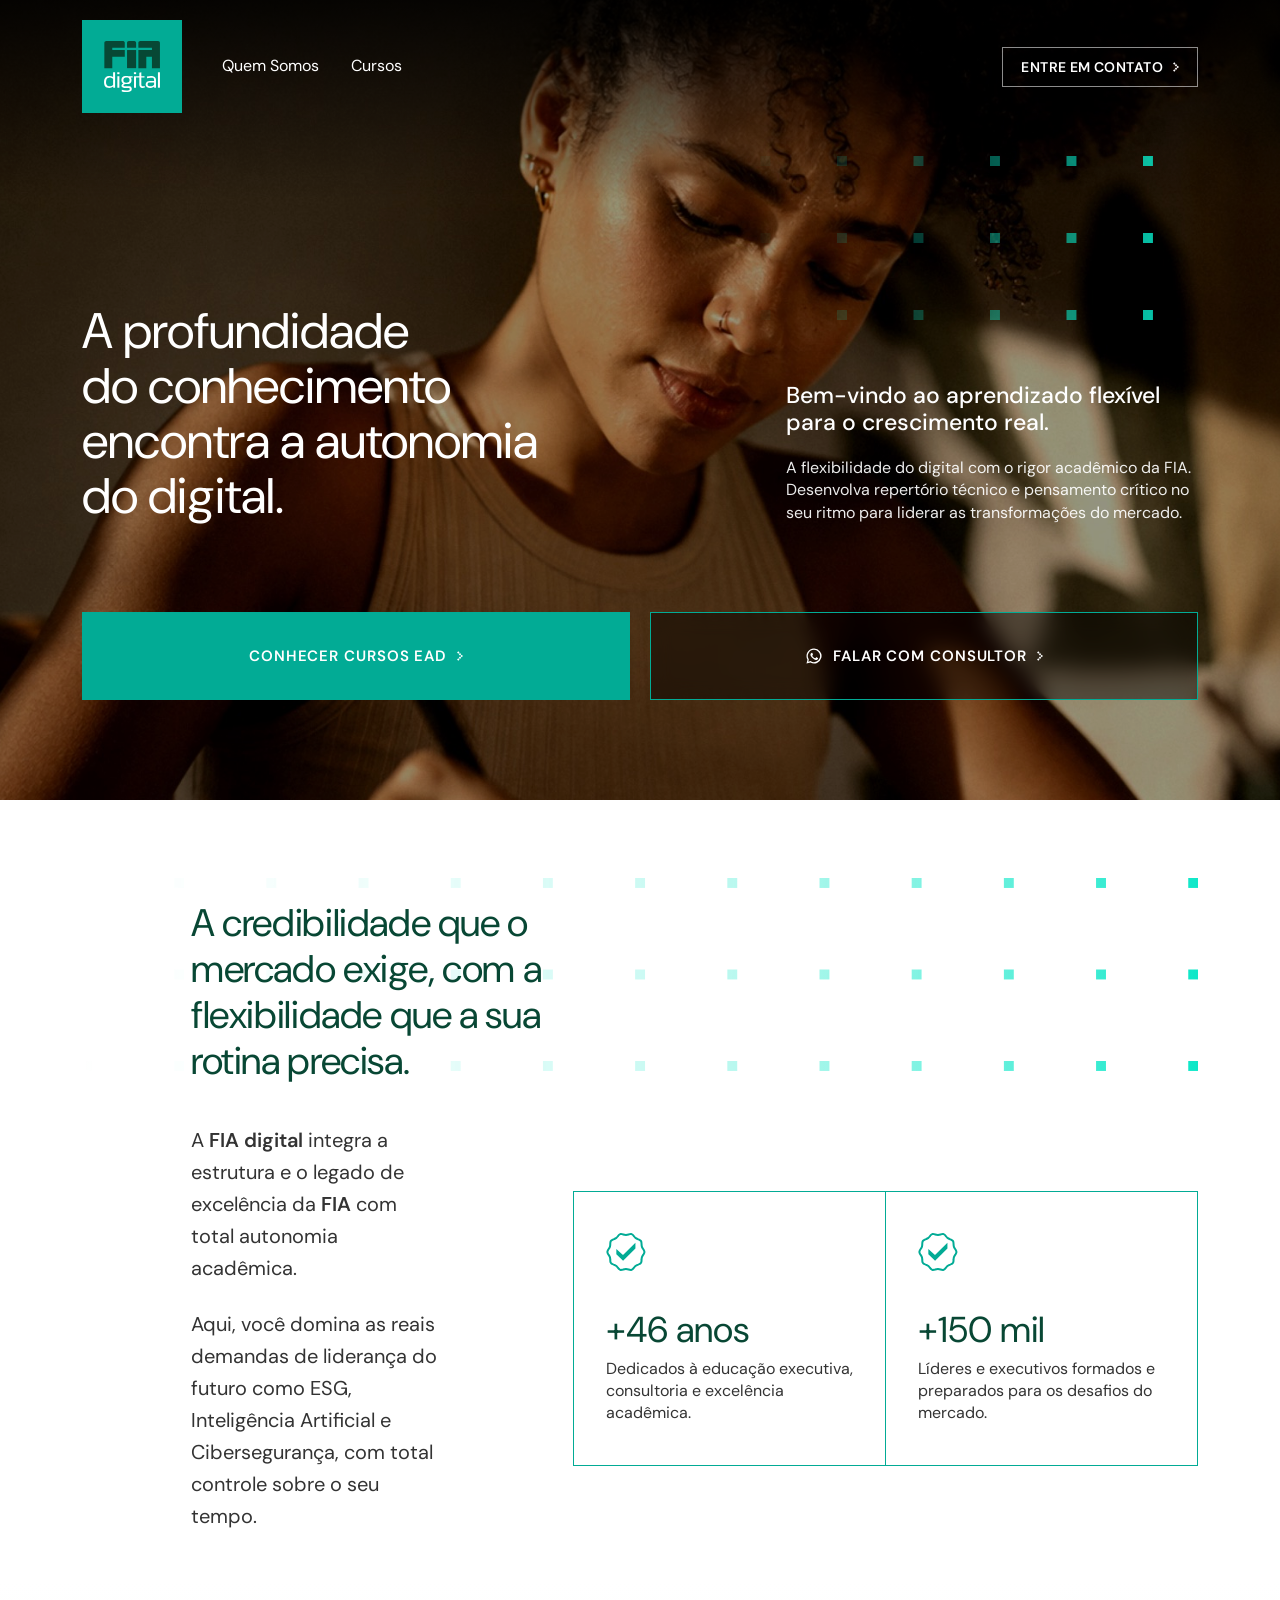
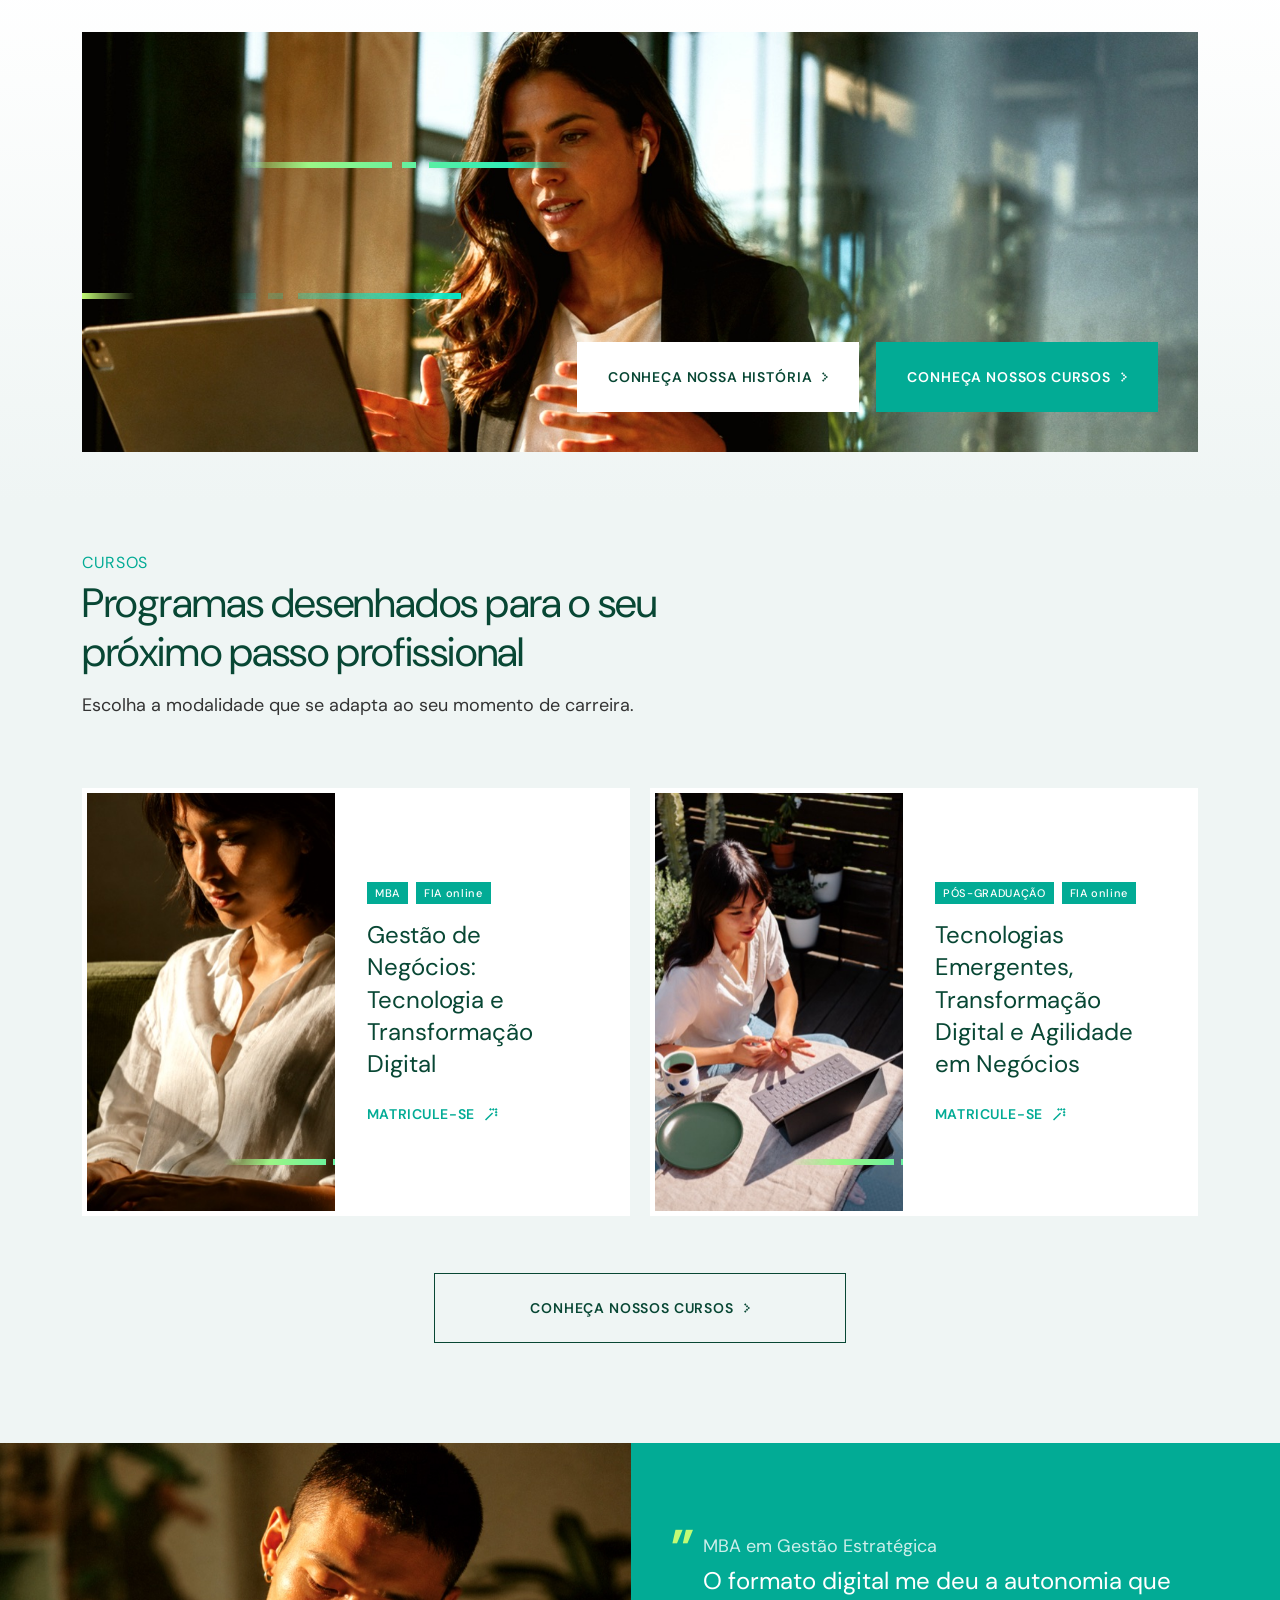
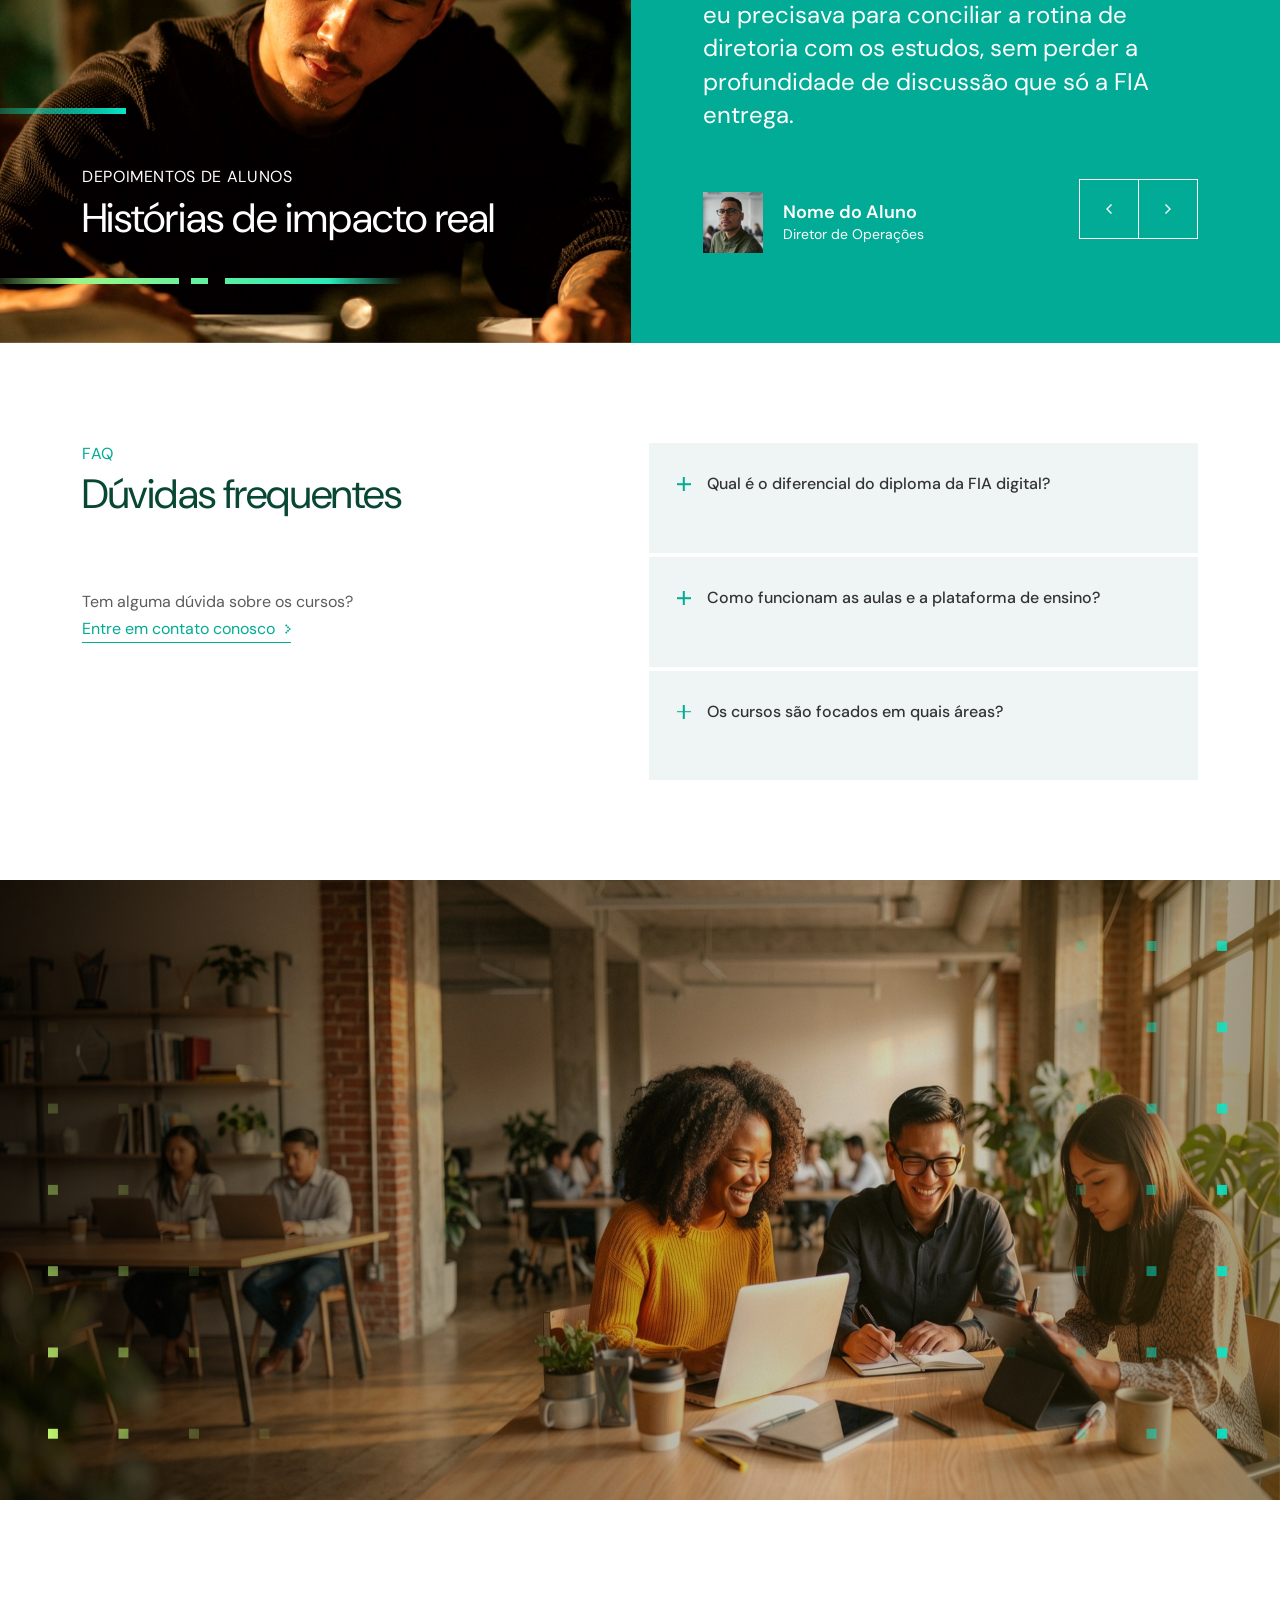
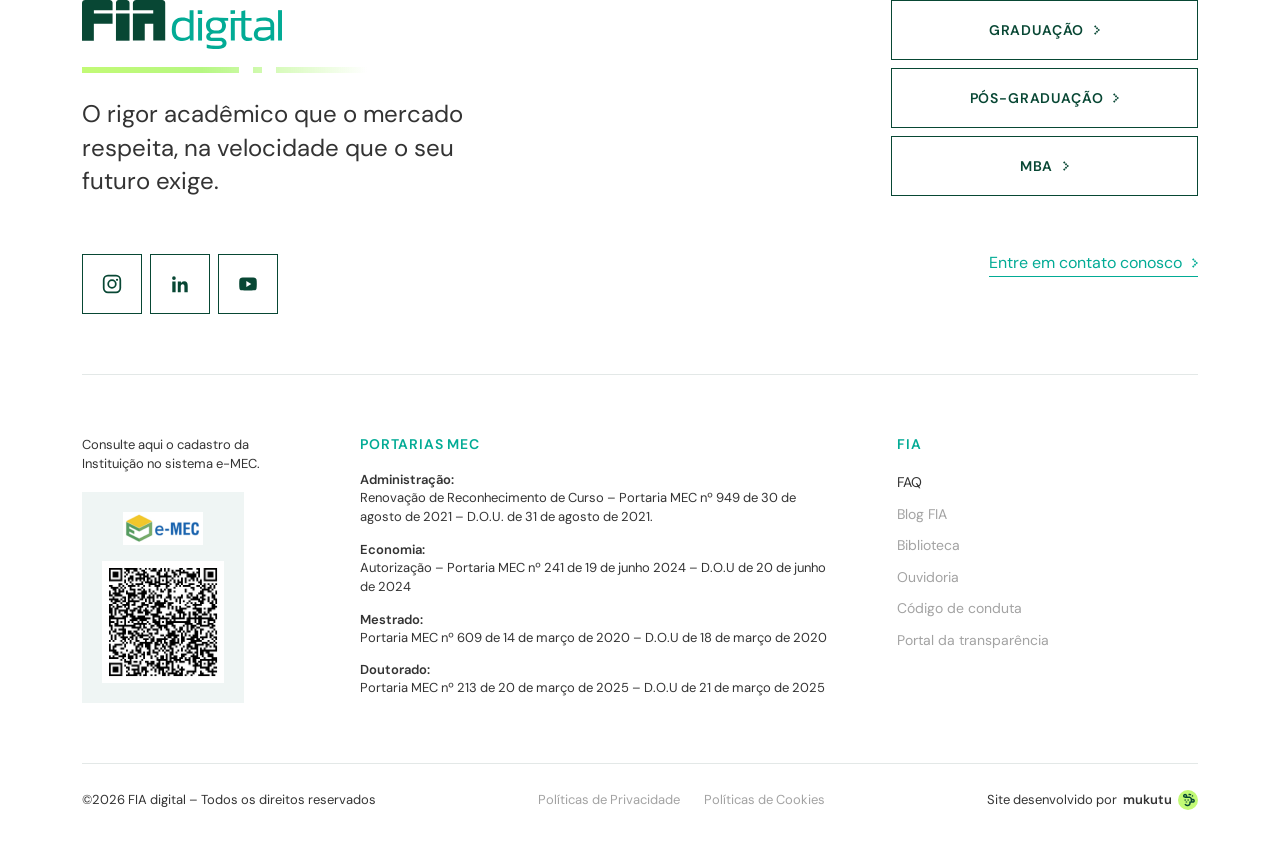
==== index.html @ 92f5c731 "fix: links relativos para GitHub Pages (project site)" ====
<!DOCTYPE html>
<html lang="pt-BR">
<head>
  <meta charset="UTF-8">
  <meta name="viewport" content="width=device-width, initial-scale=1.0">
  <title>FIA digital — Pós-graduação, MBA e Graduação EAD online</title>
  <meta name="description" content="Pós-graduação, MBA e graduação EAD da FIA com nota máxima no MEC. Flexibilidade do digital com o rigor acadêmico para liderar o mercado.">
  <link rel="canonical" href="https://www.fiadigital.com.br/">
  <meta name="theme-color" content="#02ab95">
  <link rel="icon" href="favicon.ico" sizes="any">
  <link rel="icon" href="images/logo-fia-digital-mark-header.svg" type="image/svg+xml">
  <link rel="apple-touch-icon" href="apple-touch-icon.png">
  <meta property="og:type" content="website">
  <meta property="og:locale" content="pt_BR">
  <meta property="og:site_name" content="FIA digital">
  <meta property="og:url" content="https://www.fiadigital.com.br/">
  <meta property="og:title" content="FIA digital — Pós-graduação, MBA e Graduação EAD online">
  <meta property="og:description" content="Pós-graduação, MBA e graduação EAD da FIA com nota máxima no MEC. Flexibilidade do digital com o rigor acadêmico para liderar o mercado.">
  <meta property="og:image" content="https://www.fiadigital.com.br/images/hero-bg.jpg">
  <meta property="og:image:alt" content="Aluna da FIA digital estudando online">
  <meta property="og:image:width" content="1200">
  <meta property="og:image:height" content="630">
  <meta name="twitter:card" content="summary_large_image">
  <meta name="twitter:title" content="FIA digital — Pós-graduação, MBA e Graduação EAD online">
  <meta name="twitter:description" content="Pós-graduação, MBA e graduação EAD da FIA com nota máxima no MEC. Flexibilidade do digital com o rigor acadêmico para liderar o mercado.">
  <meta name="twitter:image" content="https://www.fiadigital.com.br/images/hero-bg.jpg">
  <meta name="twitter:image:alt" content="Aluna da FIA digital estudando online">
  <link rel="preconnect" href="https://fonts.googleapis.com">
  <link rel="preconnect" href="https://fonts.gstatic.com" crossorigin>
  <link href="https://fonts.googleapis.com/css2?family=DM+Sans:opsz,wght@9..40,400;9..40,500;9..40,600&display=swap" rel="stylesheet">
  <script>document.documentElement.classList.add('js-hero-preload')</script>
  <link rel="stylesheet" href="styles.css">
</head>
<body>

<!-- ============ Barra de navegação ============ -->
<header class="site-header" id="site-header">
  <div class="site-header__inner">
    <a class="brand" href="index.html" aria-label="FIA digital — página inicial">
      <img decoding="async" src="images/logo-fia-digital-mark-header.svg" alt="FIA digital" width="93" height="85">
    </a>

    <nav class="site-nav" aria-label="Navegação principal">
      <a href="quem-somos.html">Quem Somos</a>
      <a href="cursos.html">Cursos</a>
    </nav>

    <a class="btn btn--sm btn--stroke-white site-header__cta" href="contato.html">
      Entre em contato
      <svg class="ico-chevron" viewBox="-0.5 -0.5 7 11" aria-hidden="true"><path fill="currentColor" d="M2.414 1L1 2.414L-0.414 1L1 -0.414Z M4.414 3L3 4.414L1.586 3L3 1.586Z M6.414 5L5 6.414L3.586 5L5 3.586Z M4.414 7L3 8.414L1.586 7L3 5.586Z M2.414 9L1 10.414L-0.414 9L1 7.586Z"/></svg>
    </a>

    <button class="nav-toggle" type="button" aria-expanded="false" aria-controls="site-header" aria-label="Abrir menu">
      <span></span><span></span><span></span>
    </button>
  </div>
</header>

<main>

  <!-- ============ Hero ============ -->
  <section class="hero" data-reveal-group>
    <div class="hero__media" aria-hidden="true">
      <div class="hero__slide"><img fetchpriority="high" decoding="async" width="1920" height="1024" src="images/hero-bg.jpg" alt=""></div>
      <div class="hero__slide"><img decoding="async" loading="lazy" width="1200" height="800" src="images/hero-bg-2.png" alt=""></div>
      <div class="hero__slide"><img decoding="async" loading="lazy" width="1200" height="670" src="images/hero-bg-3.png" alt=""></div>
      <div class="hero__scrim"></div>
      <div class="hero__topfade"></div>
    </div>

    <div class="dots dots--hero" data-reveal aria-hidden="true"></div>

    <div class="hero__content">
      <div class="hero__lead">
        <h1><span>A profundidade </span><span>do conhecimento </span><span>encontra a autonomia </span><span>do digital.</span></h1>
        <div class="hero__aside">
          <p class="hero__kicker">Bem-vindo ao aprendizado flexível para o crescimento real.</p>
          <p class="hero__text">A flexibilidade do digital com o rigor acadêmico da FIA. Desenvolva repertório técnico e pensamento crítico no seu ritmo para liderar as transformações do mercado.</p>
        </div>
      </div>

      <div class="hero__actions">
        <a class="btn btn--lg btn--aqua" href="cursos.html">
          Conhecer cursos EAD
          <svg class="ico-chevron" viewBox="-0.5 -0.5 7 11" aria-hidden="true"><path fill="currentColor" d="M2.414 1L1 2.414L-0.414 1L1 -0.414Z M4.414 3L3 4.414L1.586 3L3 1.586Z M6.414 5L5 6.414L3.586 5L5 3.586Z M4.414 7L3 8.414L1.586 7L3 5.586Z M2.414 9L1 10.414L-0.414 9L1 7.586Z"/></svg>
        </a>
        <a class="btn btn--lg btn--stroke-aqua" href="contato.html">
          <svg class="ico-wa" viewBox="0 0 24 24" aria-hidden="true"><path fill="currentColor" d="M12 2a10 10 0 0 0-8.7 14.94L2 22l5.2-1.27A10 10 0 1 0 12 2Zm0 1.8a8.2 8.2 0 0 1 0 16.4 8.2 8.2 0 0 1-4.2-1.16l-.36-.21-3.1.76.78-3-.22-.37A8.2 8.2 0 0 1 12 3.8Zm-3.1 4.1c-.2 0-.5.07-.72.3-.24.24-.9.86-.9 2.06s.9 2.4 1.03 2.56c.13.17 1.73 2.8 4.26 3.8 2.1.83 2.53.68 2.99.63.46-.05 1.5-.6 1.7-1.2.22-.6.22-1.1.16-1.2-.07-.1-.24-.17-.5-.3-.27-.13-1.5-.74-1.74-.83-.23-.09-.4-.13-.56.13-.17.26-.65.83-.8 1-.14.16-.28.19-.54.06-.27-.13-1.1-.4-2.08-1.28-.77-.68-1.29-1.52-1.44-1.78-.14-.26-.02-.4.11-.53.13-.13.28-.34.42-.5.14-.17.19-.29.28-.48.1-.2.05-.36-.02-.5-.06-.13-.55-1.36-.76-1.85-.17-.4-.35-.4-.5-.4h-.38Z"/></svg>
          Falar com consultor
          <svg class="ico-chevron" viewBox="-0.5 -0.5 7 11" aria-hidden="true"><path fill="currentColor" d="M2.414 1L1 2.414L-0.414 1L1 -0.414Z M4.414 3L3 4.414L1.586 3L3 1.586Z M6.414 5L5 6.414L3.586 5L5 3.586Z M4.414 7L3 8.414L1.586 7L3 5.586Z M2.414 9L1 10.414L-0.414 9L1 7.586Z"/></svg>
        </a>
      </div>
    </div>
  </section>

  <!-- ============ Sobre ============ -->
  <section class="about" id="sobre" data-reveal-group>
    <div class="dots dots--about" data-reveal aria-hidden="true"></div>

    <div class="about__content">
      <h2 class="about__title">A credibilidade que o mercado exige, com a flexibilidade que a sua rotina precisa.</h2>

      <div class="about__row">
        <div class="about__copy">
          <p>A <strong>FIA digital</strong> integra a estrutura e o legado de excelência da <strong>FIA</strong> com total autonomia acadêmica.</p>
          <p>Aqui, você domina as reais demandas de liderança do futuro como ESG, Inteligência Artificial e Cibersegurança, com total controle sobre o seu tempo.</p>
        </div>

        <div class="big-numbers">
          <article class="bn-card">
            <img decoding="async" loading="lazy" class="ico-seal" src="images/ico-selo.svg" alt="" width="40" height="40">
            <div class="bn-card__body">
              <p class="bn-card__figure">+<span data-count-to="46">0</span> anos</p>
              <p class="bn-card__label">Dedicados à educação executiva, consultoria e excelência acadêmica.</p>
            </div>
          </article>

          <article class="bn-card">
            <img decoding="async" loading="lazy" class="ico-seal" src="images/ico-selo.svg" alt="" width="40" height="40">
            <div class="bn-card__body">
              <p class="bn-card__figure">+<span data-count-to="150">0</span> mil</p>
              <p class="bn-card__label">Líderes e executivos formados e preparados para os desafios do mercado.</p>
            </div>
          </article>
        </div>
      </div>
    </div>
  </section>

  <!-- ============ Faixa com chamadas ============ -->
  <section class="cta-band">
    <div class="cta-card">
      <img decoding="async" loading="lazy" width="1600" height="1200" class="cta-card__img" src="images/cta-bg.jpg" alt="Aluna da FIA digital estudando durante uma videoaula">
      <span class="dash-line dash-line--cta-1" aria-hidden="true"></span>
      <span class="dash-line dash-line--cta-2" aria-hidden="true"></span>

      <div class="cta-card__actions">
        <a class="btn btn--md btn--white" href="quem-somos.html">
          Conheça nossa história
          <svg class="ico-chevron" viewBox="-0.5 -0.5 7 11" aria-hidden="true"><path fill="currentColor" d="M2.414 1L1 2.414L-0.414 1L1 -0.414Z M4.414 3L3 4.414L1.586 3L3 1.586Z M6.414 5L5 6.414L3.586 5L5 3.586Z M4.414 7L3 8.414L1.586 7L3 5.586Z M2.414 9L1 10.414L-0.414 9L1 7.586Z"/></svg>
        </a>
        <a class="btn btn--md btn--aqua" href="cursos.html">
          Conheça nossos cursos
          <svg class="ico-chevron" viewBox="-0.5 -0.5 7 11" aria-hidden="true"><path fill="currentColor" d="M2.414 1L1 2.414L-0.414 1L1 -0.414Z M4.414 3L3 4.414L1.586 3L3 1.586Z M6.414 5L5 6.414L3.586 5L5 3.586Z M4.414 7L3 8.414L1.586 7L3 5.586Z M2.414 9L1 10.414L-0.414 9L1 7.586Z"/></svg>
        </a>
      </div>
    </div>
  </section>

  <!-- ============ Cursos ============ -->
  <section class="courses" id="cursos">
    <div class="courses__inner">
      <div class="courses__head">
        <div class="section-title">
          <span class="eyebrow">Cursos</span>
          <h2>Programas desenhados para o seu próximo passo profissional</h2>
        </div>
        <p class="courses__sub">Escolha a modalidade que se adapta ao seu momento de carreira.</p>
      </div>

      <div class="courses__grid" data-reveal-group>
        <article class="course-card" data-reveal>
          <div class="course-card__media">
            <img decoding="async" loading="lazy" width="700" height="559" src="images/curso-1.jpg" alt="Aluna assistindo a uma aula do MBA da FIA digital">
            <span class="dash-line dash-line--card" aria-hidden="true"></span>
          </div>
          <div class="course-card__body">
            <div class="course-card__group">
              <div class="tags">
                <span class="tag">MBA</span>
                <span class="tag">FIA online</span>
              </div>
              <h3>Gestão de Negócios: Tecnologia e Transformação Digital</h3>
            </div>
            <a class="link-arrow" href="contato.html">
              Matricule-se
              <svg class="ico-seta" viewBox="0 0 17 16" fill="none" aria-hidden="true">
                <path fill="currentColor" d="M14.551 9.07106L13.1368 10.4853L11.7225 9.07106L13.1368 7.65685L14.551 9.07106Z"/>
                <path fill="currentColor" d="M14.551 6.24263L13.1368 7.65685L11.7225 6.24263L13.1368 4.82842L14.551 6.24263Z"/>
                <path fill="currentColor" d="M14.551 3.41421L13.1368 4.82842L11.7225 3.41421L13.1368 1.99999L14.551 3.41421Z"/>
                <path fill="currentColor" d="M11.7225 3.41421L10.3083 4.82842L8.89412 3.41421L10.3083 1.99999L11.7225 3.41421Z"/>
                <path fill="currentColor" d="M8.89412 3.41421L7.4799 4.82842L6.06569 3.41421L7.4799 1.99999L8.89412 3.41421Z"/>
                <path fill="currentColor" d="M1.99983 13.4905L9.0709 6.41941L10.1316 7.48007L3.06049 14.5511L1.99983 13.4905Z"/>
              </svg>
            </a>
          </div>
        </article>

        <article class="course-card" data-reveal>
          <div class="course-card__media">
            <img decoding="async" loading="lazy" width="700" height="559" src="images/curso-2.jpg" alt="Aluna estudando ao ar livre com o notebook">
            <span class="dash-line dash-line--card" aria-hidden="true"></span>
          </div>
          <div class="course-card__body">
            <div class="course-card__group">
              <div class="tags">
                <span class="tag">PÓS-GRADUAÇÃO</span>
                <span class="tag">FIA online</span>
              </div>
              <h3>Tecnologias Emergentes, Transformação Digital e Agilidade em Negócios</h3>
            </div>
            <a class="link-arrow" href="contato.html">
              Matricule-se
              <svg class="ico-seta" viewBox="0 0 17 16" fill="none" aria-hidden="true">
                <path fill="currentColor" d="M14.551 9.07106L13.1368 10.4853L11.7225 9.07106L13.1368 7.65685L14.551 9.07106Z"/>
                <path fill="currentColor" d="M14.551 6.24263L13.1368 7.65685L11.7225 6.24263L13.1368 4.82842L14.551 6.24263Z"/>
                <path fill="currentColor" d="M14.551 3.41421L13.1368 4.82842L11.7225 3.41421L13.1368 1.99999L14.551 3.41421Z"/>
                <path fill="currentColor" d="M11.7225 3.41421L10.3083 4.82842L8.89412 3.41421L10.3083 1.99999L11.7225 3.41421Z"/>
                <path fill="currentColor" d="M8.89412 3.41421L7.4799 4.82842L6.06569 3.41421L7.4799 1.99999L8.89412 3.41421Z"/>
                <path fill="currentColor" d="M1.99983 13.4905L9.0709 6.41941L10.1316 7.48007L3.06049 14.5511L1.99983 13.4905Z"/>
              </svg>
            </a>
          </div>
        </article>
      </div>

      <a class="btn btn--md btn--stroke-dark courses__more" href="contato.html">
        Conheça nossos cursos
        <svg class="ico-chevron" viewBox="-0.5 -0.5 7 11" aria-hidden="true"><path fill="currentColor" d="M2.414 1L1 2.414L-0.414 1L1 -0.414Z M4.414 3L3 4.414L1.586 3L3 1.586Z M6.414 5L5 6.414L3.586 5L5 3.586Z M4.414 7L3 8.414L1.586 7L3 5.586Z M2.414 9L1 10.414L-0.414 9L1 7.586Z"/></svg>
      </a>
    </div>
  </section>

  <!-- ============ Depoimentos ============ -->
  <section class="testimonials" id="depoimentos">
    <div class="testimonials__media">
      <img decoding="async" loading="lazy" width="1000" height="775" src="images/depoimento.jpg" alt="Aluno da FIA digital estudando em casa">
      <span class="dash-line dash-line--quote-1" aria-hidden="true"></span>
      <span class="dash-line dash-line--quote-2" aria-hidden="true"></span>
      <div class="testimonials__caption">
        <span class="eyebrow eyebrow--light">Depoimentos de alunos</span>
        <p class="testimonials__title">Histórias de impacto real</p>
      </div>
    </div>

    <div class="testimonials__panel">
      <div class="quote" data-quote-viewport>
        <figure class="quote__item" data-active>
          <span class="quote__mark" aria-hidden="true">&rdquo;</span>
          <figcaption class="quote__course">MBA em Gestão Estratégica</figcaption>
          <blockquote>O formato digital me deu a autonomia que eu precisava para conciliar a rotina de diretoria com os estudos, sem perder a profundidade de discussão que só a FIA entrega.</blockquote>
          <div class="quote__author">
            <img decoding="async" loading="lazy" src="images/depoimento-autor.png" alt="" width="60" height="61">
            <div>
              <p class="quote__name">Nome do Aluno</p>
              <p class="quote__role">Diretor de Operações</p>
            </div>
          </div>
        </figure>

        <figure class="quote__item">
          <span class="quote__mark" aria-hidden="true">&rdquo;</span>
          <figcaption class="quote__course">Pós-graduação em Tecnologias Emergentes</figcaption>
          <blockquote>Estudei nos intervalos entre projetos e ainda assim entreguei o TCC sobre um problema real da minha área. Duas semanas depois, ele virou um piloto dentro da empresa.</blockquote>
          <div class="quote__author">
            <img decoding="async" loading="lazy" src="images/depoimento-autor.png" alt="" width="60" height="61">
            <div>
              <p class="quote__name">Nome do Aluno</p>
              <p class="quote__role">Gerente de Produto</p>
            </div>
          </div>
        </figure>

        <figure class="quote__item">
          <span class="quote__mark" aria-hidden="true">&rdquo;</span>
          <figcaption class="quote__course">MBA em Gestão de Negócios</figcaption>
          <blockquote>As discussões de caso com colegas de outros setores mudaram a forma como eu leio um balanço. Saí do curso com uma tese de investimento pronta para defender no comitê.</blockquote>
          <div class="quote__author">
            <img decoding="async" loading="lazy" src="images/depoimento-autor.png" alt="" width="60" height="61">
            <div>
              <p class="quote__name">Nome do Aluno</p>
              <p class="quote__role">Head de Estratégia</p>
            </div>
          </div>
        </figure>
      </div>

      <div class="quote__nav">
        <button type="button" data-quote-prev aria-label="Depoimento anterior">
          <svg viewBox="0 0 6 10" aria-hidden="true"><path d="M5 1L1 5l4 4" fill="none" stroke="currentColor" stroke-width="1.4" stroke-linecap="square"/></svg>
        </button>
        <button type="button" data-quote-next aria-label="Próximo depoimento">
          <svg viewBox="0 0 6 10" aria-hidden="true"><path d="M1 1l4 4-4 4" fill="none" stroke="currentColor" stroke-width="1.4" stroke-linecap="square"/></svg>
        </button>
      </div>
    </div>
  </section>

  <!-- ============ FAQ ============ -->
  <section class="faq" id="faq">
    <div class="faq__inner">
      <div class="faq__aside">
        <div class="section-title">
          <span class="eyebrow">FAQ</span>
          <h2>Dúvidas frequentes</h2>
        </div>
        <div class="faq__help">
          <p>Tem alguma dúvida sobre os cursos?</p>
          <a class="link-underline" href="contato.html">
            Entre em contato conosco
            <svg class="ico-chevron" viewBox="-0.5 -0.5 7 11" aria-hidden="true"><path fill="currentColor" d="M2.414 1L1 2.414L-0.414 1L1 -0.414Z M4.414 3L3 4.414L1.586 3L3 1.586Z M6.414 5L5 6.414L3.586 5L5 3.586Z M4.414 7L3 8.414L1.586 7L3 5.586Z M2.414 9L1 10.414L-0.414 9L1 7.586Z"/></svg>
          </a>
        </div>
      </div>

      <div class="faq__list">
        <div class="faq-item">
          <button class="faq-item__q" type="button" aria-expanded="false">
            <span class="faq-item__sign" aria-hidden="true"></span>
            <span>Qual é o diferencial do diploma da FIA digital?</span>
          </button>
          <div class="faq-item__a" hidden>
            <p>O seu diploma tem o mesmo peso, validade e rigor acadêmico dos cursos presenciais da FIA, instituição com nota máxima no MEC e reconhecimento internacional.</p>
          </div>
        </div>

        <div class="faq-item">
          <button class="faq-item__q" type="button" aria-expanded="false">
            <span class="faq-item__sign" aria-hidden="true"></span>
            <span>Como funcionam as aulas e a plataforma de ensino?</span>
          </button>
          <div class="faq-item__a" hidden>
            <p>Você estuda com total autonomia através da plataforma Canvas LMS, o padrão global das grandes escolas de negócios. As aulas combinam teoria sólida com a resolução de problemas práticos do mercado.</p>
          </div>
        </div>

        <div class="faq-item">
          <button class="faq-item__q" type="button" aria-expanded="false">
            <span class="faq-item__sign" aria-hidden="true"></span>
            <span>Os cursos são focados em quais áreas?</span>
          </button>
          <div class="faq-item__a" hidden>
            <p>Oferecemos Cursos Superiores de Tecnologia (Graduação Tecnológica), Pós-graduações e MBAs focados nas maiores frentes de transformação do mercado atual, como liderança digital, tecnologia, finanças e sustentabilidade.</p>
          </div>
        </div>
      </div>
    </div>
  </section>

  <!-- ============ Faixa de transição ============ -->
  <section class="transition" aria-hidden="true" data-reveal-group>
    <img decoding="async" loading="lazy" width="1920" height="1071" src="images/transition.jpg" alt="">
    <span class="transition__fade transition__fade--left"></span>
    <span class="transition__fade transition__fade--right"></span>
    <span class="dots dots--transition-left" data-reveal></span>
    <span class="dots dots--transition-right" data-reveal></span>
  </section>

</main>

<!-- ============ Rodapé ============ -->
<footer class="site-footer" id="contato">
  <div class="site-footer__inner">

    <div class="footer-top">
      <div class="footer-top__brand">
        <img decoding="async" class="footer-logo" src="images/logo-fia-digital-horizontal.svg" alt="FIA digital" width="200" height="49">
        <span class="dash-line dash-line--footer" aria-hidden="true"></span>
        <p class="footer-claim">O rigor acadêmico que o mercado respeita, na velocidade que o seu futuro exige.</p>
        <div class="socials">
          <a href="https://www.instagram.com/" aria-label="Instagram da FIA digital" target="_blank" rel="noopener noreferrer">
            <svg viewBox="0 0 24 24" aria-hidden="true"><path fill="currentColor" d="M7.6 2h8.8A5.6 5.6 0 0 1 22 7.6v8.8A5.6 5.6 0 0 1 16.4 22H7.6A5.6 5.6 0 0 1 2 16.4V7.6A5.6 5.6 0 0 1 7.6 2Zm0 1.9A3.7 3.7 0 0 0 3.9 7.6v8.8a3.7 3.7 0 0 0 3.7 3.7h8.8a3.7 3.7 0 0 0 3.7-3.7V7.6a3.7 3.7 0 0 0-3.7-3.7H7.6ZM12 6.9a5.1 5.1 0 1 1 0 10.2 5.1 5.1 0 0 1 0-10.2Zm0 1.9a3.2 3.2 0 1 0 0 6.4 3.2 3.2 0 0 0 0-6.4Zm5.5-2.6a1.2 1.2 0 1 1 0 2.4 1.2 1.2 0 0 1 0-2.4Z"/></svg>
          </a>
          <a href="https://www.linkedin.com/" aria-label="LinkedIn da FIA digital" target="_blank" rel="noopener noreferrer">
            <svg viewBox="0 0 24 24" aria-hidden="true"><path fill="currentColor" d="M5.4 3.6a2 2 0 1 1 0 4 2 2 0 0 1 0-4ZM3.6 9.2h3.6V21H3.6V9.2Zm6 0h3.45v1.62h.05a3.8 3.8 0 0 1 3.4-1.87c3.03 0 3.9 1.9 3.9 4.85V21h-3.6v-6.2c0-1.48-.55-2.42-1.85-2.42-1.1 0-1.75.74-2.03 1.46-.1.25-.12.6-.12.96V21H9.6V9.2Z"/></svg>
          </a>
          <a href="https://www.youtube.com/" aria-label="YouTube da FIA digital" target="_blank" rel="noopener noreferrer">
            <svg viewBox="0 0 24 24" aria-hidden="true"><path fill="currentColor" d="M21.3 7.2c-.22-1.15-1.02-2-2.06-2.14C17.4 4.85 14.7 4.8 12 4.8s-5.4.05-7.24.26C3.72 5.2 2.92 6.05 2.7 7.2 2.5 8.3 2.4 9.9 2.4 12s.1 3.7.3 4.8c.22 1.15 1.02 2 2.06 2.14 1.84.21 4.54.26 7.24.26s5.4-.05 7.24-.26c1.04-.14 1.84-.99 2.06-2.14.2-1.1.3-2.7.3-4.8s-.1-3.7-.3-4.8ZM10.2 15.3V8.7l5.4 3.3-5.4 3.3Z"/></svg>
          </a>
        </div>
      </div>

      <div class="footer-top__links">
        <a class="btn btn--md btn--stroke-dark" href="cursos.html">Graduação
          <svg class="ico-chevron" viewBox="-0.5 -0.5 7 11" aria-hidden="true"><path fill="currentColor" d="M2.414 1L1 2.414L-0.414 1L1 -0.414Z M4.414 3L3 4.414L1.586 3L3 1.586Z M6.414 5L5 6.414L3.586 5L5 3.586Z M4.414 7L3 8.414L1.586 7L3 5.586Z M2.414 9L1 10.414L-0.414 9L1 7.586Z"/></svg>
        </a>
        <a class="btn btn--md btn--stroke-dark" href="cursos.html">Pós-graduação
          <svg class="ico-chevron" viewBox="-0.5 -0.5 7 11" aria-hidden="true"><path fill="currentColor" d="M2.414 1L1 2.414L-0.414 1L1 -0.414Z M4.414 3L3 4.414L1.586 3L3 1.586Z M6.414 5L5 6.414L3.586 5L5 3.586Z M4.414 7L3 8.414L1.586 7L3 5.586Z M2.414 9L1 10.414L-0.414 9L1 7.586Z"/></svg>
        </a>
        <a class="btn btn--md btn--stroke-dark" href="cursos.html">MBA
          <svg class="ico-chevron" viewBox="-0.5 -0.5 7 11" aria-hidden="true"><path fill="currentColor" d="M2.414 1L1 2.414L-0.414 1L1 -0.414Z M4.414 3L3 4.414L1.586 3L3 1.586Z M6.414 5L5 6.414L3.586 5L5 3.586Z M4.414 7L3 8.414L1.586 7L3 5.586Z M2.414 9L1 10.414L-0.414 9L1 7.586Z"/></svg>
        </a>
        <a class="link-underline footer-contact" href="contato.html">
          Entre em contato conosco
          <svg class="ico-chevron" viewBox="-0.5 -0.5 7 11" aria-hidden="true"><path fill="currentColor" d="M2.414 1L1 2.414L-0.414 1L1 -0.414Z M4.414 3L3 4.414L1.586 3L3 1.586Z M6.414 5L5 6.414L3.586 5L5 3.586Z M4.414 7L3 8.414L1.586 7L3 5.586Z M2.414 9L1 10.414L-0.414 9L1 7.586Z"/></svg>
        </a>
      </div>
    </div>

    <div class="footer-mid">
      <div class="footer-mec">
        <p>Consulte aqui o cadastro da Instituição no sistema e-MEC.</p>
        <div class="footer-mec__box">
          <img decoding="async" loading="lazy" class="footer-mec__logo" src="images/e-mec.png" alt="e-MEC" width="80" height="33">
          <img decoding="async" loading="lazy" class="footer-mec__qr" src="images/e-mec-qr.png" alt="QR Code para o cadastro no e-MEC" width="122" height="122">
        </div>
      </div>

      <div class="footer-col footer-col--wide">
        <h3>Portarias MEC</h3>
        <dl class="portarias">
          <dt>Administração:</dt>
          <dd>Renovação de Reconhecimento de Curso – Portaria MEC nº 949 de 30 de agosto de 2021 – D.O.U. de 31 de agosto de 2021.</dd>
          <dt>Economia:</dt>
          <dd>Autorização – Portaria MEC nº 241 de 19 de junho 2024 – D.O.U de 20 de junho de 2024</dd>
          <dt>Mestrado:</dt>
          <dd>Portaria MEC nº 609 de 14 de março de 2020 – D.O.U de 18 de março de 2020</dd>
          <dt>Doutorado:</dt>
          <dd>Portaria MEC nº 213 de 20 de março de 2025 – D.O.U de 21 de março de 2025</dd>
        </dl>
      </div>

      <div class="footer-col">
        <h3>FIA</h3>
        <ul class="footer-links">
          <li><a href="#faq">FAQ</a></li>
          <li><span class="footer-links__disabled" aria-disabled="true">Blog FIA</span></li>
          <li><span class="footer-links__disabled" aria-disabled="true">Biblioteca</span></li>
          <li><span class="footer-links__disabled" aria-disabled="true">Ouvidoria</span></li>
          <li><span class="footer-links__disabled" aria-disabled="true">Código de conduta</span></li>
          <li><span class="footer-links__disabled" aria-disabled="true">Portal da transparência</span></li>
        </ul>
      </div>
    </div>

    <div class="footer-bottom">
      <p>©2026 FIA digital – Todos os direitos reservados</p>
      <p class="footer-bottom__policies">
        <span class="footer-policies__disabled" aria-disabled="true">Políticas de Privacidade</span>
        <span class="footer-policies__disabled" aria-disabled="true">Políticas de Cookies</span>
      </p>
      <p class="footer-bottom__credit">Site desenvolvido por <strong>mukutu</strong>
        <img decoding="async" loading="lazy" src="images/mukutu.svg" alt="" width="20" height="20">
      </p>
    </div>

  </div>
</footer>

  <script src="vendor/gsap.min.js"></script>
  <script src="vendor/SplitText.min.js"></script>
  <script src="script.js"></script>
</body>
</html>
---- styles.css ----
/* ==========================================================================
   FIA digital — folha de estilo única do site
   Organizada em blocos: base → utilitários → cada seção da página → rodapé
   ========================================================================== */

/* ---------- Reset ---------- */
*,
*::before,
*::after { margin: 0; padding: 0; box-sizing: border-box; }

img, svg { display: block; max-width: 100%; }

/* ---------- Variáveis de marca ---------- */
:root {
  /* Cores */
  --ink:        #10110b;   /* preto esverdeado do hero */
  --aqua:       #02ab95;   /* verde-água principal */
  --deep:       #084734;   /* verde escuro dos títulos */
  --text:       #333333;   /* texto corrido */
  --mint:       #eff5f4;   /* fundo claro das seções */
  --lime:       #c2fa75;   /* verde-limão de destaque */
  --white:      #ffffff;

  /* Tipografia */
  --font: 'DM Sans', -apple-system, BlinkMacSystemFont, 'Segoe UI', sans-serif;

  /* Grade */
  --gutter: 82px;          /* respiro lateral da página */
  --container: 1276px;     /* largura máxima do conteúdo */

  /* Respiro lateral efetivo: nunca menor que a margem, e em telas largas
     cresce para manter tudo alinhado ao container central de 1276px. */
  --edge:    max(var(--gutter), calc((100%   - var(--container)) / 2));
  --edge-vw: max(var(--gutter), calc((100vw  - var(--container)) / 2));

  /* Gradientes decorativos vindos do design */
  --grad-dash-a: linear-gradient(90deg, rgba(194, 250, 117, 0) 0%, #9bf686 21%, #2cebb8 82%, rgba(9, 231, 199, 0) 100%);
  --grad-dash-b: linear-gradient(90deg, #c2fa75 0%, rgba(105, 241, 156, 0) 14%, rgba(54, 236, 179, 0) 39%, #08e7c7 100%);
  --grad-dash-c: linear-gradient(90deg, #c2fa75 0%, #b6f782 42%, rgba(9, 231, 199, 0) 100%);
  --grad-dots:   linear-gradient(94deg, rgba(194, 250, 117, 0) 0%, #08e7c7 101.92%);
  --grad-dots-transition: linear-gradient(29deg, #c2fa75 0%, rgba(8, 231, 199, 0) 65.38%);

  /* Curva padrão para entradas (strong ease-out) */
  --ease-out: cubic-bezier(0.23, 1, 0.32, 1);
}

@media (max-width: 1100px) { :root { --gutter: 48px; } }
@media (max-width: 700px)  { :root { --gutter: 24px; } }

/* ---------- Base ---------- */
html { scroll-behavior: smooth; }

body {
  font-family: var(--font);
  color: var(--text);
  background: var(--white);
  -webkit-font-smoothing: antialiased;
  overflow-x: hidden;
}

a { color: inherit; text-decoration: none; }
strong { font-weight: 600; }

/* ==========================================================================
   Utilitários compartilhados
   ========================================================================== */

/* Faixa de conteúdo centralizada */
.container {
  width: 100%;
  max-width: var(--container);
  margin-inline: auto;
}

/* Olho / etiqueta acima dos títulos de seção */
.eyebrow {
  display: block;
  font-size: 16px;
  line-height: 1.4;
  color: var(--aqua);
  text-transform: uppercase;
  letter-spacing: 0.04em;
}
.eyebrow--light { color: var(--white); }
.eyebrow--sentence { text-transform: none; letter-spacing: 0.03em; }

/* Bloco "Section Title": etiqueta + título */
.section-title { display: flex; flex-direction: column; gap: 4px; }
.section-title h2 {
  font-size: clamp(30px, 3.2vw, 42px);
  line-height: 1.2;
  font-weight: 400;
  color: var(--deep);
  letter-spacing: -0.01em;
}

/* Variante centralizada do bloco de título */
.section-title--center { align-items: center; text-align: center; }

/* ---------- Botões ---------- */
.btn {
  display: inline-flex;
  align-items: center;
  justify-content: center;
  gap: 10px;
  border: 1px solid transparent;
  font-family: inherit;
  font-size: 14px;
  font-weight: 600;
  line-height: 1;
  letter-spacing: 0.06em;
  text-transform: uppercase;
  cursor: pointer;
  transition: background-color .2s ease, color .2s ease, border-color .2s ease;
}

.btn--sm { min-height: 40px; padding: 0 18px; font-size: 14px; font-weight: 600; letter-spacing: 0.03em; }
.btn--md { min-height: 70px; padding: 0 30px; }
.btn--lg { min-height: 88px; padding: 0 40px; font-size: 15px; }

.btn--aqua        { background: var(--aqua); border-color: var(--aqua); color: var(--white); }
.btn--aqua:hover  { background: var(--lime); border-color: var(--lime); color: var(--deep); }

.btn--white       { background: var(--white); border-color: var(--white); color: var(--deep); }
.btn--white:hover { background: var(--lime); border-color: var(--lime); }

.btn--stroke-aqua       { background: rgba(0, 0, 0, .44); border-color: var(--aqua); color: var(--white); backdrop-filter: blur(10px); -webkit-backdrop-filter: blur(10px); }
.btn--stroke-aqua:hover { background: var(--lime); border-color: var(--lime); color: var(--deep); backdrop-filter: none; -webkit-backdrop-filter: none; }

.btn--stroke-dark       { border-color: var(--deep); color: var(--deep); background: transparent; }
.btn--stroke-dark:hover { background: var(--lime); border-color: var(--lime); color: var(--deep); }

.btn--stroke-dark-soft       { border-color: rgba(8, 71, 52, .4); color: var(--deep); background: transparent; }
.btn--stroke-dark-soft:hover { border-color: var(--lime); background: var(--lime); }

.btn--stroke-white       { border-color: rgba(255, 255, 255, .55); color: var(--white); background: transparent; }
.btn--stroke-white:hover { background: var(--lime); border-color: var(--lime); color: var(--deep); }

/* ---------- Ícones ---------- */
.ico-chevron { width: 6px; height: 10px; flex: none; }
.ico-wa      { width: 18px; height: 18px; flex: none; }
.ico-arrow-ur { width: 10px; height: 10px; flex: none; }
.ico-seal    { width: 40px; height: 40px; }

/* ---------- Links ---------- */
.link-arrow {
  display: inline-flex;
  align-items: center;
  gap: 8px;
  font-size: 14px;
  letter-spacing: 0.04em;
  text-transform: uppercase;
  color: var(--aqua);
  font-weight: 600 !important;
  transition: color 0.2s ease;
}
.link-arrow:hover { color: var(--deep); }
.ico-seta { width: 17px; height: 16px; flex: none; }

.link-underline {
  display: inline-flex;
  align-items: center;
  gap: 10px;
  padding-bottom: 3px;
  font-size: 16px;
  color: var(--aqua);
  border-bottom: 1px solid var(--aqua);
  width: fit-content;
}
.link-underline:hover { color: var(--deep); border-bottom-color: var(--deep); }

/* ---------- Malha de quadradinhos (padrão de pontos) ----------
   Duas camadas de máscara se cruzam: listras verticais e horizontais
   recortando o preenchimento em grade de quadrados. O preenchimento é
   sempre o gradiente --grad-dots (limão → verde-água, direto do Figma),
   e uma terceira máscara (--fade) esmaece a malha de um lado para o outro. */
.dots {
  --sq: 10px;
  --pitch-x: 77px;
  --pitch-y: 77px;
  --dot-grad: var(--grad-dots);
  --fade: linear-gradient(90deg, rgba(0, 0, 0, .06) 0%, rgba(0, 0, 0, 1) 100%);
  --mask-base: linear-gradient(90deg, #000 var(--sq), transparent var(--sq)),
    linear-gradient(180deg, #000 var(--sq), transparent var(--sq)),
    var(--fade);
  position: absolute;
  pointer-events: none;
  background-image: var(--dot-grad);
  background-size: 100% 100%;
  background-repeat: no-repeat;
  -webkit-mask-image: var(--mask-base);
  mask-image: var(--mask-base);
  -webkit-mask-size: var(--pitch-x) var(--pitch-y), var(--pitch-x) var(--pitch-y), 100% 100%;
  mask-size: var(--pitch-x) var(--pitch-y), var(--pitch-x) var(--pitch-y), 100% 100%;
  -webkit-mask-repeat: repeat, repeat, no-repeat;
  mask-repeat: repeat, repeat, no-repeat;
  mask-composite: intersect;
}

/* Variante "revelar ao rolar": some com fade (opacity) e, ao mesmo tempo,
   uma 4ª camada de máscara (--sweep) varre da esquerda pra direita,
   acendendo a grade de quadradinhos aos poucos — um "stagger" simulado
   sem precisar de um elemento por pontinho. --reveal vai de 0% a 100%
   (registrado como <percentage> para poder ser animado suavemente).
   Ativada junto com o [data-reveal]/.is-revealed já usado no site (script.js). */
@property --reveal {
  syntax: '<percentage>';
  inherits: false;
  initial-value: 100%;
}

.dots[data-reveal] {
  transform: none;
  --reveal: 0%;
  --sweep: linear-gradient(90deg, #000 0%, #000 var(--reveal), transparent calc(var(--reveal) + 10%), transparent 100%);
  -webkit-mask-image: var(--mask-base), var(--sweep);
  mask-image: var(--mask-base), var(--sweep);
  -webkit-mask-size: var(--pitch-x) var(--pitch-y), var(--pitch-x) var(--pitch-y), 100% 100%, 100% 100%;
  mask-size: var(--pitch-x) var(--pitch-y), var(--pitch-x) var(--pitch-y), 100% 100%, 100% 100%;
  -webkit-mask-repeat: repeat, repeat, no-repeat, no-repeat;
  mask-repeat: repeat, repeat, no-repeat, no-repeat;
}

.dots[data-reveal].is-revealed {
  transform: none;
  animation: dots-sweep .9s cubic-bezier(.4, 0, .2, 1) forwards;
}

@keyframes dots-sweep {
  to { --reveal: 100%; }
}

@media (prefers-reduced-motion: reduce) {
  .dots[data-reveal].is-revealed {
    animation: none;
    --reveal: 100%;
  }
}

/* ---------- Linhas tracejadas com gradiente ---------- */
.dash-line {
  display: block;
  height: 6px;
  background-image: var(--grad-dash-a);
  -webkit-mask-image: linear-gradient(90deg, #000 0 46%, transparent 46% 49%, #000 49% 53%, transparent 53% 57%, #000 57% 100%);
  mask-image: linear-gradient(90deg, #000 0 46%, transparent 46% 49%, #000 49% 53%, transparent 53% 57%, #000 57% 100%);
}

/* ---------- Revelar ao rolar (cards em cascata) ----------
   Usado junto com o script.js: o grupo (ex.: uma grade de cards) ganha
   [data-reveal-group], e cada card dentro dele ganha [data-reveal]. Ao
   entrar na tela pela primeira vez, o script.js aplica um pequeno atraso
   crescente a cada card antes de somar a classe .is-revealed. */
[data-reveal] {
  opacity: 0;
  transform: translateY(16px);
  transition: opacity .5s cubic-bezier(.4, 0, .2, 1), transform .5s cubic-bezier(.4, 0, .2, 1);
}
[data-reveal].is-revealed { opacity: 1; transform: none; }

/* Metade da viewport: mesma base, mas curva var(--ease-out) para casar com hero */
[data-reveal-half] [data-reveal] {
  transition: opacity .5s var(--ease-out), transform .5s var(--ease-out);
}

@media (prefers-reduced-motion: reduce) {
  [data-reveal] { opacity: 1; transform: none; transition: none; }
}

/* ---------- Hero — estados de entrada (GSAP timeline) ----------
   Antes da timeline rodar o <html> tem .js-hero-preload (injetado no <head>).
   Tudo que a timeline vai animar já nasce escondido só com transform/opacity.
   Sem JS a classe nunca entra, então nada fica escondido. */
.js-hero-preload .hero__media { opacity: 0; }
.js-hero-preload .site-header { opacity: 0; transform: translateY(-22px); }
.js-hero-preload .hero__aside { opacity: 0; transform: translateY(14px); }
.js-hero-preload .hero__actions { opacity: 0; transform: translateY(12px); }
/* SplitText cria estes wrappers — overflow esconde a palavra antes de subir */
.hero h1 .word-wrap { overflow: hidden; display: inline-block; vertical-align: bottom; padding-bottom: 0.06em; margin-bottom: -0.06em; }
.hero h1 .word { display: inline-block; will-change: transform; }
/* Dots do hero fica por último: congela o sweep até a timeline liberar */
.js-hero-preload .dots--hero[data-reveal] { --reveal: 0%; animation: none; }

/* ——— Quem Somos / Cursos / Contato — mesmas regras, mesmos valores ——— */
/* Eyebrows / textos / form escondidos via transform+opacity (H1 fica por conta do SplitText) */
.js-hero-preload .qs-hero .eyebrow { opacity: 0; transform: translateY(10px); }
.js-hero-preload .cursos-hero .eyebrow { opacity: 0; transform: translateY(10px); }
.js-hero-preload .cursos-hero__aside { opacity: 0; transform: translateY(12px); }
.js-hero-preload .contato-hero .eyebrow { opacity: 0; transform: translateY(10px); }
.js-hero-preload .contato-hero__text { opacity: 0; transform: translateY(12px); }
.js-hero-preload .form-embed { opacity: 0; transform: translateY(14px); }
.qs-hero h1 .word-wrap,
.cursos-hero h1 .word-wrap,
.contato-hero h1 .word-wrap { overflow: hidden; display: inline-block; vertical-align: bottom; padding-bottom: 0.06em; margin-bottom: -0.06em; }
.qs-hero h1 .word,
.cursos-hero h1 .word,
.contato-hero h1 .word { display: inline-block; will-change: transform; }
/* Dots dessas páginas também congelam até a timeline */
.js-hero-preload .dots--qs-hero[data-reveal],
.js-hero-preload .dots--contato[data-reveal] { --reveal: 0%; animation: none; }
.js-hero-preload .dots--course-banner { --reveal: 0%; animation: none; }
.js-hero-preload .course-banner__content { opacity: 0; transform: translateY(16px); }
/* Dash-lines de Cursos: revelação por largura fakeada com scaleX (GPU, sem layout) */
.js-hero-preload .dash-line--hero-a,
.js-hero-preload .dash-line--hero-b { transform: scaleX(0); transform-origin: left; }

@media (prefers-reduced-motion: reduce) {
  .js-hero-preload .hero__media,
  .js-hero-preload .site-header,
  .js-hero-preload .hero__aside,
  .js-hero-preload .hero__actions,
  .js-hero-preload .qs-hero .eyebrow,
  .js-hero-preload .cursos-hero .eyebrow,
  .js-hero-preload .cursos-hero__aside,
  .js-hero-preload .contato-hero .eyebrow,
  .js-hero-preload .contato-hero__text,
  .js-hero-preload .form-embed,
  .js-hero-preload .course-banner__content { opacity: 1; transform: none; }
  .js-hero-preload .dots--hero[data-reveal],
  .js-hero-preload .dots--qs-hero[data-reveal],
  .js-hero-preload .dots--contato[data-reveal],
  .js-hero-preload .dots--course-banner { --reveal: 100%; }
  .js-hero-preload .dash-line--hero-a,
  .js-hero-preload .dash-line--hero-b { transform: none; }
  .hero h1 .word-wrap,
  .qs-hero h1 .word-wrap,
  .cursos-hero h1 .word-wrap,
  .contato-hero h1 .word-wrap { overflow: visible; }
}

/* ==========================================================================
   Cabeçalho
   ========================================================================== */
.site-header {
  position: absolute;
  inset: 0 0 auto 0;
  z-index: 20;
}

.site-header__inner {
  display: flex;
  align-items: center;
  gap: 40px;
  max-width: 1440px;
  margin-inline: auto;
  padding: 20px var(--gutter);
}

.brand {
  display: flex;
  flex: none;
  align-items: center;
  justify-content: center;
  width: 100px;
  height: 93px;
  background: var(--aqua);
  transition: background-color .2s cubic-bezier(.4, 0, .2, 1);
}
.brand:hover { background: #019a86; }
.brand img { width: 56px; height: auto; }

.site-nav { display: flex; gap: 32px; }
.site-nav a {
  position: relative;
  font-size: 16px;
  color: var(--white);
  padding-bottom: 2px;
}
.site-nav a::after {
  content: '';
  position: absolute;
  left: 0;
  bottom: 0;
  width: 100%;
  height: 1px;
  background: var(--lime);
  transform: scaleX(0);
  transform-origin: left;
  transition: transform .3s cubic-bezier(.4, 0, .2, 1);
}
.site-nav a:hover::after { transform: scaleX(1); }

.site-header__cta { margin-left: auto; }

/* Botão sanduíche (só aparece no celular) */
.nav-toggle {
  display: none;
  margin-left: auto;
  width: 44px;
  height: 44px;
  background: none;
  border: 1px solid rgba(255, 255, 255, .5);
  cursor: pointer;
  padding: 12px 10px;
}
.nav-toggle span {
  display: block;
  height: 2px;
  background: var(--white);
  margin-bottom: 5px;
}
.nav-toggle span:last-child { margin-bottom: 0; }

/* ==========================================================================
   Hero
   ========================================================================== */
.hero {
  position: relative;
  min-height: 800px;
  display: flex;
  flex-direction: column;
  justify-content: flex-end;
  padding: 200px var(--edge) 100px;
  background: var(--ink);
  overflow: hidden;
}

.hero__media { position: absolute; inset: 0; }
.hero__media img {
  width: 100%; height: 100%;
  object-fit: cover;
  object-position: 50% 50%;
}

.hero__slide {
  position: absolute;
  inset: 0;
  z-index: 0;
  clip-path: inset(0 0 0 0);
}
.hero__slide--next { z-index: 1; }
.hero__slide--current { z-index: 2; clip-path: inset(0 0 0 0); }
.hero__slide--current.hero__slide--wipe {
  /* Duração precisa bater com WIPE_MS no script.js */
  transition: clip-path 1.2s cubic-bezier(.65, 0, .35, 1), filter 1.2s cubic-bezier(.65, 0, .35, 1);
  clip-path: inset(0 0 0 100%);
  filter: brightness(.82);
}

.hero__slide img { transform: scale(1); }
.hero__slide--zoom img {
  /* Duração precisa bater com ZOOM_MS no script.js: o zoom começa um pouco
     antes da foto ficar 100% visível (para não parecer que "parou" na troca)
     e termina exatamente quando ela começa a sair de cena (efeito wipe). */
  transition: transform 9.04s linear;
  transform: scale(1.1);
}

.hero__scrim   {
  position: absolute;
  inset: 0;
  z-index: 3;
  background: hsla(0, 0%, 0%, 0.14);
  pointer-events: none;
}
.hero__topfade {
  position: absolute;
  inset: 0 0 auto 0;
  z-index: 3;
  height: 200px;
  background: linear-gradient(180deg, #000 0%, rgba(0, 0, 0, 0) 100%);
  opacity: .85;
}

.dots--hero {
  top: 156px;
  right: var(--edge);
  width: min(1081px, 76%);
  height: 169px;
  z-index: 4;
  --pitch-x: 76.5px;
  --pitch-y: 77px;
  --fade: linear-gradient(90deg, rgba(0, 0, 0, 0) 52%, rgba(0, 0, 0, .5) 78%, #000 100%);
}

.hero__content {
  position: relative;
  z-index: 2;
  width: 100%;
  max-width: var(--container);
  margin-inline: auto;
  display: flex;
  flex-direction: column;
  gap: 88px;
}

.hero__lead {
  display: flex;
  justify-content: space-between;
  align-items: flex-end;
  gap: 60px;
}

.hero h1 {
  font-size: clamp(34px, 3.9vw, 54px);
  line-height: 1.1;
  font-weight: 400;
  color: var(--white);
  max-width: 14em;
}

.hero h1 span { display: block; }

.hero__aside { max-width: 412px; display: flex; flex-direction: column; gap: 20px; }
.hero__kicker { font-size: clamp(20px, 1.8vw, 24px); line-height: 1.2; font-weight: 500; color: var(--white); }
.hero__text   { font-size: 16px; line-height: 1.4; color: rgba(255, 255, 255, .92); }

.hero__actions { display: grid; grid-template-columns: 1fr 1fr; gap: 20px; }
.hero__actions .btn { width: 100%; }

/* ==========================================================================
   Sobre
   ========================================================================== */
.about {
  position: relative;
  padding: 100px var(--edge) 50px;
  display: flex;
  justify-content: center;
  overflow: hidden;
}

.dots--about {
  top: 78px;
  left: var(--edge);
  right: var(--edge);
  height: 203px;
  --pitch-x: 92.2px;
  --pitch-y: 91.5px;
  --fade: linear-gradient(90deg, rgba(0, 0, 0, .12) 0%, rgba(0, 0, 0, .45) 55%, #000 100%);
  @media (max-width: 768px) {
    display: none;
  }
}

.about__content {
  position: relative;
  z-index: 1;
  width: 100%;
  max-width: var(--container);
  margin-inline: auto;
  padding-left: 109px;
  display: flex;
  flex-direction: column;
  gap: 40px;
}

.about__title {
  max-width: 412px;
  font-size: clamp(28px, 3vw, 40px);
  line-height: 1.2;
  font-weight: 400;
  color: var(--deep);
  letter-spacing: -0.01em;
}

.about__row {
  display: flex;
  align-items: center;
  justify-content: space-between;
  gap: 130px;
}

.about__copy {
  flex: 0 1 410px;
  display: flex;
  flex-direction: column;
  gap: 24px;
}
.about__copy p { font-size: 20px; line-height: 1.6; }

/* Cartões de números */
.big-numbers { display: flex; flex: 0 0 auto; }
.bn-card {
  width: 313px;
  min-height: 275px;
  padding: 40px 32px;
  border: 1px solid var(--aqua);
  display: flex;
  flex-direction: column;
  justify-content: space-between;
  gap: 12px;
}
.bn-card + .bn-card { margin-left: -1px; }
.bn-card__body { display: flex; flex-direction: column; gap: 10px; }
.bn-card__figure { font-size: 36px; line-height: 1; font-weight: 400; color: var(--deep); }
.bn-card__label  { font-size: 16px; line-height: 1.4; }

/* ==========================================================================
   Faixa com chamadas (imagem grande + botões)
   ========================================================================== */
.cta-band {
  padding: 50px var(--edge);
  background: linear-gradient(180deg, var(--white) 0%, var(--mint) 100%);
}

.cta-card {
  position: relative;
  max-width: var(--container);
  margin-inline: auto;
  aspect-ratio: 1276 / 480;
  min-height: 320px;
  overflow: hidden;
  display: flex;
  align-items: flex-end;
  justify-content: flex-end;
  padding: 40px;
}

.cta-card__img {
  position: absolute;
  inset: 0;
  width: 100%;
  height: 100%;
  object-fit: cover;
  object-position: 50% 40%;
}

.dash-line--cta-1 { position: absolute; top: 31%; left: 14%; width: 30%; }
.dash-line--cta-2 { position: absolute; top: 62%; left: 0;   width: 34%; background-image: var(--grad-dash-b); }

.cta-card__actions {
  position: relative;
  display: flex;
  gap: 17px;
  flex-wrap: wrap;
  justify-content: flex-end;
}

/* ==========================================================================
   Cursos
   ========================================================================== */
.courses {
  background: var(--mint);
  padding: 50px var(--edge) 100px;
}

.courses__inner {
  max-width: var(--container);
  margin-inline: auto;
  display: flex;
  flex-direction: column;
  align-items: center;
  gap: 57px;
}

.courses__head {
  width: 100%;
  max-width: 700px;
  align-self: flex-start;
  display: flex;
  flex-direction: column;
  gap: 18px;
  margin-bottom: 15px;
}
.courses__sub { font-size: 18px; line-height: 1.2; }

.courses__grid {
  width: 100%;
  display: grid;
  grid-template-columns: repeat(2, minmax(0, 1fr));
  gap: 20px;
}

.course-card {
  display: flex;
  align-items: stretch;
  gap: 32px;
  padding: 4px 36px 4px 4px;
  background: var(--white);
  border: 1px solid var(--white);
  min-height: 428px;
  transition: border-color .2s cubic-bezier(.4, 0, .2, 1), opacity .5s cubic-bezier(.4, 0, .2, 1), transform .5s cubic-bezier(.4, 0, .2, 1);
}
.course-card:hover { border-color: var(--aqua); }

.course-card__media {
  position: relative;
  flex: 0 0 49%;
  overflow: hidden;
}
.course-card__media img {
  width: 100%;
  height: 100%;
  object-fit: cover;
  transition: transform .4s cubic-bezier(.4, 0, .2, 1);
}
.course-card:hover .course-card__media img { transform: scale(1.1); }

@media (prefers-reduced-motion: reduce) {
  .course-card__media img { transition: none; }
}
.dash-line--card {
  position: absolute;
  bottom: 46px;
  left: 55%;
  width: 90%;
  background-image: var(--grad-dash-a);
}

.course-card__body {
  flex: 1 1 auto;
  display: flex;
  flex-direction: column;
  gap: 24px;
  padding: 40px 0;
  justify-content: center;
}

.course-card__group { display: flex; flex-direction: column; gap: 15px; }

.tags { display: flex; flex-wrap: wrap; gap: 8px; }
.tag {
  background: var(--aqua);
  color: var(--white);
  font-size: 11px;
  font-weight: 500;
  letter-spacing: 0.06em;
  padding: 4px 8px;
}

.course-card h3 {
  font-size: clamp(20px, 1.9vw, 24px);
  line-height: 1.35;
  font-weight: 400;
  color: var(--deep);
}

.courses__more { min-width: 412px; }

/* ==========================================================================
   Depoimentos
   ========================================================================== */
.testimonials {
  display: flex;
  background: var(--aqua);
  min-height: 500px;
}

.testimonials__media {
  position: relative;
  flex: 0 0 49.3%;
  overflow: hidden;
}
.testimonials__media img {
  position: absolute;
  inset: 0;
  width: 100%;
  height: 100%;
  object-fit: cover;
  object-position: 45% 40%;
}

.dash-line--quote-1 { position: absolute; top: 53%; left: -27%; width: 47%; background-image: var(--grad-dash-b); }
.dash-line--quote-2 { position: absolute; top: 87%; left: -2%; width: 66%; background-image: var(--grad-dash-a); }

.testimonials__caption {
  position: absolute;
  left: var(--edge-vw);
  bottom: 100px;
  display: flex;
  flex-direction: column;
  gap: 6px;
}
.testimonials__title {
  font-size: clamp(28px, 3.2vw, 42px);
  line-height: 1.2;
  color: var(--white);
}

.testimonials__panel {
  position: relative;
  flex: 1 1 auto;
  display: flex;
  align-items: center;
  justify-content: flex-start;
  padding: 60px var(--edge-vw) 60px 72px;
}

.quote { position: relative; width: 100%; max-width: 548px; }

.quote__item { display: none; position: relative; padding-left: 0; }
.quote__item[data-active] { display: block; }

.quote__item.is-leaving { animation: quote-out .22s ease both; }

.quote__item.is-entering .quote__mark,
.quote__item.is-entering .quote__course,
.quote__item.is-entering blockquote,
.quote__item.is-entering .quote__author {
  opacity: 0;
  transform: translateY(10px);
  animation: quote-in .5s cubic-bezier(.22, .61, .36, 1) both;
}
.quote__item.is-entering .quote__mark    { animation-delay: 0ms; }
.quote__item.is-entering .quote__course  { animation-delay: 80ms; }
.quote__item.is-entering blockquote      { animation-delay: 160ms; }
.quote__item.is-entering .quote__author  { animation-delay: 240ms; }

@keyframes quote-in { from { opacity: 0; transform: translateY(10px); } to { opacity: 1; transform: none; } }
@keyframes quote-out { from { opacity: 1; transform: none; } to { opacity: 0; transform: translateY(-8px); } }

@media (prefers-reduced-motion: reduce) {
  .quote__item.is-leaving,
  .quote__item.is-entering .quote__mark,
  .quote__item.is-entering .quote__course,
  .quote__item.is-entering blockquote,
  .quote__item.is-entering .quote__author {
    animation: none;
    opacity: 1;
    transform: none;
  }
}

.quote__mark {
  position: absolute;
  top: -12px;
  left: -32px;
  font-size: 56px;
  line-height: 1;
  font-weight: 600;
  color: var(--lime);
}

.quote__course { font-size: 18px; line-height: 1.4; color: rgba(255, 255, 255, .8); margin-bottom: 5px; }
.quote blockquote { font-size: clamp(20px, 1.9vw, 24px); line-height: 1.4; color: var(--white); }

.quote__author {
  display: flex;
  align-items: center;
  gap: 20px;
  margin-top: 60px;
}
.quote__author img { width: 60px; height: 61px; object-fit: cover; }
.quote__name { font-size: 18px; font-weight: 600; line-height: 1.4; color: var(--white); }
.quote__role { font-size: 14px; line-height: 1.4; color: var(--white); }

.quote__nav { position: absolute; right: var(--edge-vw); bottom: 104px; display: flex; }
.quote__nav button {
  width: 60px; height: 60px;
  display: grid; place-items: center;
  background: none;
  border: 1px solid var(--white);
  color: var(--white);
  cursor: pointer;
  transition: background-color .2s ease;
}
.quote__nav button + button { margin-left: -1px; }
.quote__nav button:hover { background: rgba(255, 255, 255, .16); }
.quote__nav svg { width: 6px; height: 10px; }

/* ==========================================================================
   FAQ
   ========================================================================== */
.faq { background: var(--white); padding: 100px var(--edge); }

.faq__inner {
  max-width: var(--container);
  margin-inline: auto;
  display: grid;
  grid-template-columns: 631fr 629fr;
  gap: 17px;
}

.faq__aside { display: flex; flex-direction: column; gap: 72px; }
.faq__help  { display: flex; flex-direction: column; gap: 5px; }
.faq__help p { font-size: 16px; line-height: 1.4; color: rgba(51, 51, 51, .8); }

.faq__list { display: flex; flex-direction: column; gap: 4px; }

/* Versão do FAQ com as cores trocadas (fundo claro, caixas brancas) */
.faq--inverted { background: var(--mint); }
.faq--inverted .faq-item { background: var(--white); }

.faq-item { background: var(--mint); }
.faq-item__q {
  width: 100%;
  display: flex;
  align-items: flex-start;
  gap: 16px;
  padding: 28px;
  background: none;
  border: 0;
  font-family: inherit;
  font-size: 16px;
  line-height: 1.6;
  color: var(--text);
  text-align: left;
  cursor: pointer;
  transition: color .2s cubic-bezier(.4, 0, .2, 1);
  font-weight: 500;
}
.faq-item__q:hover { color: var(--aqua); }

/* Sinal "+" que vira "−" quando aberto */
.faq-item__sign {
  position: relative;
  flex: none;
  width: 14px;
  height: 14px;
  margin-top: 6px;
}
.faq-item__sign::before,
.faq-item__sign::after {
  content: '';
  position: absolute;
  inset: 50% 0 auto 0;
  height: 1.6px;
  background: var(--aqua);
  transform: translateY(-50%);
  transition: transform .2s ease, opacity .2s ease;
}
.faq-item__sign::after { transform: translateY(-50%) rotate(90deg); }
.faq-item__q[aria-expanded="true"] .faq-item__sign::after { transform: translateY(-50%) rotate(0deg); opacity: 0; }

.faq-item__a {
  display: grid;
  grid-template-rows: 0fr;
  opacity: 0;
  transition: grid-template-rows .28s cubic-bezier(.4, 0, .2, 1), opacity .2s ease;
}
.faq-item__a.is-open { grid-template-rows: 1fr; opacity: 1; }
.faq-item__a p { font-size: 16px; line-height: 1.6; color: var(--text); overflow: hidden; padding: 0 28px 28px 58px; }

@media (prefers-reduced-motion: reduce) {
  .faq-item__a { transition: none; }
}

/* ==========================================================================
   Faixa de transição
   ========================================================================== */
/* Fica grudada (sticky) no topo da tela. O `main` ganha um respiro reservado
   do mesmo tamanho da faixa (só quando a página tem essa faixa, via :has) e o
   rodapé sobe por cima dele com uma margem negativa do mesmo valor — o respiro
   e a margem se cancelam, então nada disso aparece como espaço em branco;
   eles só criam a "pista" de rolagem que faz o rodapé deslizar cobrindo a
   faixa enquanto ela está parada no topo. */
.transition {
  position: sticky;
  top: 0;
  z-index: 1;
  height: 620px;
  overflow: hidden;
  background: var(--ink);
}
main:has(> .transition)::after { content: ""; display: block; height: 620px; }
body:has(.transition) .site-footer { margin-top: -620px; }
.transition img {
  position: absolute;
  inset: 0;
  width: 100%;
  height: 100%;
  object-fit: cover;
  object-position: 50% 45%;
}

.transition__fade { position: absolute; top: 0; bottom: 0; width: 384px; max-width: 30%; }
.transition__fade--left  {
  left: 0;
  background: linear-gradient(90deg, rgba(0, 0, 0, .62) 0%, rgba(0, 0, 0, .28) 55%, rgba(0, 0, 0, 0) 100%);
}
.transition__fade--right { right: 0; background: linear-gradient(270deg, rgba(75, 55, 10, .55) 0%, rgba(40, 30, 6, .24) 55%, rgba(0, 0, 0, 0) 100%); }

.dots--transition-left,
.dots--transition-right {
  top: 61px;
  width: 297px;
  height: 502.8px;
  --pitch-x: 70.5px;
  --pitch-y: 81.3px;
}
.dots--transition-left {
  left: 48px;
  --dot-grad: var(--grad-dots-transition);
  --fade: linear-gradient(90deg, #000 0%, rgba(0, 0, 0, .3) 50%, rgba(0, 0, 0, .04) 100%);
}
.dots--transition-right {
  right: 48px;
  --fade: linear-gradient(90deg, rgba(0, 0, 0, .08) 0%, rgba(0, 0, 0, .4) 45%, #000 100%);
}

/* ==========================================================================
   Rodapé
   ========================================================================== */
.site-footer {
  position: relative;
  z-index: 2;
  background: var(--white);
  padding: 100px var(--edge) 0;
}
.site-footer__inner { max-width: var(--container); margin-inline: auto; }

/* -- Parte de cima -- */
.footer-top {
  display: flex;
  justify-content: space-between;
  gap: 60px;
  flex-wrap: wrap;
}

.footer-top__brand { flex: 1 1 420px; max-width: 520px; }
.footer-logo { width: 200px; height: auto; }
.dash-line--footer {
  width: 285px;
  margin: 18px 0 24px;
  background-image: var(--grad-dash-c);
  -webkit-mask-image: linear-gradient(90deg, #000 0 55%, transparent 55% 60%, #000 60% 63%, transparent 63% 68%, #000 68% 100%);
  mask-image: linear-gradient(90deg, #000 0 55%, transparent 55% 60%, #000 60% 63%, transparent 63% 68%, #000 68% 100%);
}
.footer-claim {
  font-size: clamp(20px, 2vw, 24px);
  line-height: 1.4;
  color: var(--text);
  max-width: 420px;
}

.socials { display: flex; gap: 8px; margin-top: 56px; }
.socials a {
  width: 60px; height: 60px;
  display: grid; place-items: center;
  border: 1px solid var(--deep);
  color: var(--deep);
  transition: background-color .2s ease, color .2s ease, border-color .2s ease;
}
.socials a:hover { background: var(--lime); border-color: var(--lime); color: var(--deep); }
.socials svg { width: 22px; height: 22px; }

.footer-top__links {
  flex: 0 1 307px;
  display: flex;
  flex-direction: column;
  gap: 8px;
}
.footer-top__links .btn { min-height: 60px; width: 100%; }
.footer-contact { align-self: flex-end; margin-top: 48px; }

/* -- Parte do meio -- */
.footer-mid {
  display: grid;
  grid-template-columns: 216px minmax(0, 1fr) 301px;
  gap: 62px;
  padding: 60px 0;
  margin-top: 60px;
  border-top: 1px solid #e3e8e7;
}

.footer-mec > p { font-size: 13px; line-height: 1.5; color: var(--text); }
.footer-mec__box {
  margin-top: 18px;
  background: var(--mint);
  padding: 20px;
  width: 162px;
  display: flex;
  flex-direction: column;
  gap: 16px;
  align-items: center;
}
.footer-mec__logo { width: 80px; height: auto; }
.footer-mec__qr {
  width: 122px; height: 122px;
  background: var(--white);
  padding: 6px;
}

.footer-col h3 {
  font-size: 14px;
  font-weight: 600;
  letter-spacing: 0.06em;
  text-transform: uppercase;
  color: var(--aqua);
  margin-bottom: 18px;
}

.portarias dt { font-size: 13px; font-weight: 600; color: var(--text); margin-top: 14px; }
.portarias dt:first-child { margin-top: 0; }
.portarias dd { font-size: 13px; line-height: 1.5; color: var(--text); max-width: 620px; }

.footer-links { list-style: none; display: flex; flex-direction: column; gap: 10px; }
.footer-links a { font-size: 14px; line-height: 1.4; color: var(--text); }
.footer-links a:hover { color: var(--aqua); }
.footer-links__disabled,
.footer-policies__disabled {
  font-size: 14px;
  line-height: 1.4;
  color: var(--text);
  opacity: .45;
  cursor: default;
  user-select: none;
}

/* -- Faixa final -- */
.footer-bottom {
  display: flex;
  align-items: center;
  justify-content: space-between;
  gap: 24px;
  flex-wrap: wrap;
  padding: 26px 0 34px;
  border-top: 1px solid #e3e8e7;
  font-size: 13px;
  color: var(--text);
}
.footer-bottom__policies { display: flex; gap: 24px; }
.footer-bottom__policies a:hover { color: var(--aqua); }
.footer-bottom__policies .footer-policies__disabled { font-size: inherit; }
.footer-bottom__credit { display: flex; align-items: center; gap: 6px; }
.footer-bottom__credit img { width: 20px; height: 20px; }

/* ==========================================================================
   Responsivo
   ========================================================================== */
@media (max-width: 1200px) {
  .about__content { padding-left: 0; }
  .about__row { gap: 60px; flex-wrap: wrap; }
  .big-numbers { flex: 1 1 100%; }
  .bn-card { width: 50%; }
  .faq__aside { gap: 40px; }
}

@media (max-width: 1000px) {
  /* Mesmo respiro do computador (200px) — abaixo daqui o texto empilha e
     fica mais alto, então reduzir esse espaço encostava o conteúdo no menu. */
  .hero { min-height: 640px; padding-top: 200px; }
  .hero h1 span { display: inline; }
  .hero__lead { flex-direction: column; align-items: flex-start; gap: 32px; }
  .hero__content { gap: 48px; }
  /* Menos preenchimento nos botões pra "Falar com consultor" caber numa
     linha só lado a lado com o outro botão, nessa faixa mais estreita. */
  .hero__actions { gap: 12px; }
  .hero__actions .btn { padding: 0 22px; }

  .courses__grid { grid-template-columns: 1fr; }
  .course-card { min-height: 0; }

  .testimonials { flex-direction: column; }
  .testimonials__media { flex: none; height: 380px; }
  .testimonials__caption { bottom: 40px; }
  .testimonials__panel { padding: 56px var(--gutter) 120px 72px; }
  .quote__nav { right: var(--gutter); bottom: 40px; }

  .faq__inner { grid-template-columns: 1fr; gap: 48px; }

  .footer-mid { grid-template-columns: 1fr; gap: 40px; }
}

@media (max-width: 760px) {
  .site-nav,
  .site-header__cta { display: none; }
  .nav-toggle { display: block; }

  .site-header.is-open {
    background: var(--white);
    border-bottom: 1px solid #e3e8e7;
  }
  .site-header.is-open .site-header__inner { flex-wrap: wrap; }
  .site-header.is-open .site-nav a { color: var(--deep); }
  .site-header.is-open .site-nav a::after { background: var(--aqua); }
  .site-header.is-open .nav-toggle { border-color: rgba(8, 71, 52, .4); }
  .site-header.is-open .nav-toggle span { background: var(--deep); }
  .site-header.is-open .site-header__cta {
    border-color: rgba(8, 71, 52, .4);
    color: var(--deep);
  }
  .site-header.is-open .site-header__cta:hover {
    background: var(--lime);
    border-color: var(--lime);
    color: var(--deep);
  }
  .site-header.is-open .site-nav {
  display: flex;
  flex-direction: column;
  align-items: flex-start;
  gap: 18px;
  width: 100%;
  margin-left: 0;
  order: 3;
  padding: 8px 0 1px;
  overflow: hidden;
  animation: nav-reveal .38s cubic-bezier(.4, 0, .2, 1) both;
}
  .site-header.is-open .site-nav a {
    animation: nav-item-reveal .38s cubic-bezier(.4, 0, .2, 1) both;
  }
  .site-header.is-open .site-nav a:nth-child(1) { animation-delay: .06s; }
  .site-header.is-open .site-nav a:nth-child(2) { animation-delay: .13s; }
  .site-header.is-open .site-header__cta {
    display: inline-flex;
    width: 100%;
    order: 4;
    margin: 0 0 24px;
    animation: nav-item-reveal .38s cubic-bezier(.4, 0, .2, 1) both;
    animation-delay: .2s;
  }

  @keyframes nav-reveal {
    from { max-height: 0; opacity: 0; }
    to   { max-height: 220px; opacity: 1; }
  }
  @keyframes nav-item-reveal {
    from { opacity: 0; transform: translateY(-10px); }
    to   { opacity: 1; transform: translateY(0); }
  }

  .hero {
  padding-top: 250px;
  padding-bottom: 56px;
  min-height: 800px;
}
  .hero__aside { max-width: none; }
  /* Do notebook até o tablet os dois botões ficam lado a lado; só empilha
     aqui, no celular, onde a coluna já não tem largura para os dois. */
  .hero__actions { grid-template-columns: 1fr; }

  .about { padding-top: 72px; }
  .about__copy p { font-size: 18px; }
  .bn-card { width: 100%; }
  .big-numbers { flex-direction: column; }
  .bn-card + .bn-card { margin-left: 0; margin-top: -1px; }

  .cta-card { aspect-ratio: auto; min-height: 420px; padding: 24px; }
  .cta-card__actions { width: 100%; }
  .cta-card__actions .btn { flex: 1 1 100%; }

  .courses { padding-bottom: 72px; }
  .course-card { flex-direction: column; padding-right: 0; gap: 0; }
  .course-card__media { flex: none; height: 240px; overflow: hidden; }
  .dash-line--card { left: 18%; width: 66%; }
  .course-card__body { padding: 28px 24px 32px; }
  .courses__more { min-width: 0; width: 100%; }

  .testimonials__panel { padding: 48px var(--gutter) 110px 56px; }
  .quote__mark { left: -24px; font-size: 44px; }
  .quote__author { margin-top: 36px; }

  .faq { padding-block: 72px; }
  .faq-item__q { padding: 22px; font-size: 15px; }
  .faq-item__a { padding: 0 22px 22px 52px; }

  .transition { height: 380px; }
  main:has(> .transition)::after { height: 380px; }
  body:has(.transition) .site-footer { margin-top: -380px; }
  .dots--transition-left, .dots--transition-right { top: 30px; height: 320px; width: 160px; }

  .site-footer { padding-top: 72px; }
  .footer-top__links { flex: 1 1 100%; }
  .footer-contact { align-self: flex-start; margin-top: 28px; }
  .socials { margin-top: 32px; }
  .footer-bottom { flex-direction: column; align-items: flex-start; }
}

/* ==========================================================================
   Variante do cabeçalho para páginas sem hero (fundo sólido)
   ========================================================================== */
.site-header--solid { position: relative; background: var(--ink); }

.page-intro {
  background: var(--white);
  padding: 100px var(--edge);
}
.page-intro__inner { max-width: var(--container); margin-inline: auto; display: flex; flex-direction: column; gap: 32px; }
.page-intro h1 {
  font-size: clamp(32px, 4vw, 54px);
  line-height: 1.1;
  font-weight: 400;
  color: var(--deep);
  max-width: 20ch;
}
.page-intro p { font-size: 20px; line-height: 1.6; max-width: 640px; }
.page-intro .btn { align-self: flex-start; }

/* ==========================================================================
   PÁGINA QUEM SOMOS
   ========================================================================== */

/* ---------- Cabeçalho sobre fundo claro ---------- */
.site-header--light { position: relative; inset: auto; }
.site-header--light .site-nav a { color: var(--deep); }
.site-header--light .site-nav a::after { background: var(--aqua); }
.site-header--light .nav-toggle { border-color: rgba(8, 71, 52, .4); }
.site-header--light .nav-toggle span { background: var(--deep); }
.site-header--light.is-open { background: var(--white); border-bottom-color: #e3e8e7; }

/* ---------- Blocos de texto corrido ---------- */
.prose-block {
  flex: 0 1 520px;
  display: flex;
  flex-direction: column;
  gap: 30px;
  font-size: 18px;
  line-height: 1.6;
  color: var(--text);
}

/* ---------- Abertura ---------- */
.qs-hero {
  background: var(--white);
  min-height: 650px;
  display: flex;
  flex-direction: column;
  justify-content: space-between;
  padding-bottom: 100px;
}

.qs-hero__band {
  position: relative;
  padding: 36px var(--edge) 0;
}

.dots--qs-hero {
  top: 0;
  left: var(--edge);
  right: var(--edge);
  height: 290.1px;
  --pitch-x: 91.7px;
  --pitch-y: 91.7px;
  /* Zona baixa (0–70%) cobre a largura do título (max-width: 75%) para não
     brigar com a leitura do texto; só depois disso a malha ganha opacidade. */
  --fade: linear-gradient(90deg, rgba(0, 0, 0, .05) 0%, rgba(0, 0, 0, .08) 70%, rgba(0, 0, 0, .9) 92%, #000 100%);
}

.qs-hero__content {
  position: relative;
  max-width: 75%;
  display: flex;
  flex-direction: column;
  gap: 17px;
}

.qs-hero h1 {
  font-size: clamp(38px, 5vw, 72px);
  line-height: 1.02;
  font-weight: 400;
  color: var(--deep);
}
.qs-hero h1 span { display: block; }

/* ---------- Quem somos ---------- */
.qs-intro {
  padding: 0 var(--edge) 100px;
  display: flex;
  justify-content: center;
}

.qs-intro__inner {
  width: 100%;
  max-width: var(--container);
  margin-inline: auto;
  display: flex;
  flex-direction: column;
  gap: 117px;
  margin-top: 100px;
}

.qs-intro__row { display: flex; align-items: center; justify-content: space-between; gap: 128px; }

/* Foto com o selo da marca no meio */
.qs-slider {
  position: relative;
  flex: 0 0 520px;
  height: 374px;
  overflow: hidden;
  background: var(--mint);
}
.qs-slider__photo {
  position: absolute;
  inset: 0;
  width: 100%;
  height: 100%;
  object-fit: cover;
  object-position: 50% 42%;
}
.qs-slider__logo {
  position: absolute;
  top: 50%;
  left: 50%;
  transform: translate(-50%, -50%);
  width: 170px;
  height: auto;
}

/* Cartões de números na versão larga */
.big-numbers--wide .bn-card { flex: 1 1 50%; width: 50%; min-height: 283px; }
.big-numbers--wide .bn-card__label { font-size: 20px; }

/* ---------- Faixa "Nossa trajetória" ---------- */
.qs-quote {
  position: relative;
  min-height: 588px;
  display: flex;
  flex-direction: column;
  justify-content: center;
  padding: 130px var(--edge) 105px;
  background: var(--ink);
  overflow: hidden;
}
/* A foto é posicionada como no design: maior que a faixa e deslocada,
   para a executiva cair no mesmo ponto do layout. */
.qs-quote__img {
  position: absolute;
  top: -18%;
  left: -3.7%;
  width: 143.5%;
  max-width: none;
  height: auto;
}
.qs-quote__scrim {
  position: absolute;
  inset: 0;
  background: linear-gradient(200.66deg, rgba(0, 0, 0, 0) 20%, rgba(0, 0, 0, .98) 90%);
}
.dash-line--quote-a {
  position: absolute;
  top: 25%;
  left: 42%;
  width: 23.2%;
  background-image: var(--grad-dash-b);
}
.dash-line--quote-b { position: absolute; top: 77.4%; left: 1%;   width: 41%; }

.qs-quote__inner { position: relative; max-width: 50%; }
.qs-quote__inner p {
  font-size: clamp(26px, 2.9vw, 40px);
  line-height: 1.2;
  color: var(--white);
}

/* ---------- A FIA ---------- */
.qs-fia { background: var(--white); padding: 100px var(--edge); }
.qs-fia__inner {
  max-width: var(--container);
  margin-inline: auto;
  display: flex;
  flex-direction: column;
  gap: 40px;
}
.qs-fia .section-title { max-width: 480px; }
.qs-fia__row {
  display: flex;
  align-items: center;
  justify-content: flex-end;
  gap: 128px;
}

/* Moldura do vídeo */
.video-frame {
  position: relative;
  flex: 0 0 520px;
  height: 300px;
  padding: 0;
  border: 0;
  background: var(--ink);
  overflow: hidden;
  cursor: pointer;
}
.video-frame__poster {
  position: absolute;
  inset: 0;
  width: 100%;
  height: 100%;
  object-fit: cover;
}
.video-frame__play {
  position: absolute;
  top: 50%;
  left: 50%;
  transform: translate(-50%, -50%);
  width: 70px;
  height: 70px;
  transition: transform .2s ease;
}
.video-frame:hover .video-frame__play { transform: translate(-50%, -50%) scale(1.06); }

/* ---------- Faixa deslizante ---------- */
.marquee {
  background: linear-gradient(180deg, var(--white) 0%, var(--mint) 100%);
  padding: 86px 0;
  overflow: hidden;
}
.marquee__track {
  display: flex;
  width: max-content;
  animation: marquee-scroll 44s linear infinite;
}
.marquee__group {
  display: flex;
  align-items: center;
  gap: 40px;
  padding-right: 40px;
}
.marquee__word {
  font-size: clamp(30px, 3.4vw, 48px);
  line-height: 1;
  color: var(--deep);
  white-space: nowrap;
}
.marquee__word--aqua { color: var(--aqua); }
.marquee__tile {
  flex: none;
  width: 108px;
  height: 108px;
  background: var(--aqua);
  overflow: hidden;
}
.marquee__tile img { width: 100%; height: 100%; object-fit: cover; }

@keyframes marquee-scroll {
  from { transform: translateX(0); }
  to   { transform: translateX(-50%); }
}
@media (prefers-reduced-motion: reduce) {
  .marquee__track { animation: none; }
}

/* ---------- Missão, visão e valores ---------- */
.mvv { background: var(--mint); padding: 100px 0; }
.mvv__head { padding: 0 var(--edge); margin-bottom: 72px; }
.mvv__head .section-title { max-width: 627px; }

.mvv__rail {
  display: flex;
  align-items: stretch;
  gap: 20px;
  padding: 0 var(--edge);
  overflow-x: auto;
  overscroll-behavior-x: contain;
  scrollbar-width: none;
  cursor: grab;
  -webkit-user-select: none;
  user-select: none;
}
.mvv__rail::-webkit-scrollbar { display: none; }
.mvv__rail.is-dragging { cursor: grabbing; scroll-snap-type: none; }
.mvv__rail.is-dragging * { pointer-events: none; }

.mvv-card {
  flex: none;
  width: 627px;
  max-width: 100%;
  display: flex;
  align-items: flex-start;
  justify-content: space-between;
  gap: 40px;
  padding: 40px 60px;
  background: var(--white);
}
.mvv-card__label {
  flex: none;
  width: 143px;
  display: flex;
  flex-direction: column;
  gap: 20px;
}
.mvv-card__label img { width: 63px; height: auto; }
.mvv-card__label p { font-size: 36px; line-height: 1.2; color: var(--aqua); }

.mvv-card__text { width: 299px; font-size: 20px; line-height: 1.4; color: var(--text); }
.mvv-card__lead { font-weight: 700; margin-bottom: 12px; }

.pillars { list-style: none; display: flex; flex-direction: column; gap: 12px; }
.pillars li {
  display: flex;
  align-items: flex-start;
  gap: 8px;
  font-size: 18px;
  line-height: 1.2;
  color: var(--text);
}
.pillars img { flex: none; width: 6px; height: 10px; margin-top: 5px; }

/* ---------- Diferenciais ---------- */
.benefits {
  position: relative;
  background: var(--white);
  padding: 100px var(--edge);
  overflow: hidden;
}
.benefits__inner {
  position: relative;
  max-width: var(--container);
  margin-inline: auto;
  display: flex;
  flex-direction: column;
  align-items: center;
  gap: 72px;
}
.benefits .section-title { max-width: 736px; }

.dots--edge-left,
.dots--edge-right {
  top: 113px;
  width: 290.1px;
  height: 106.7px;
  --pitch-x: 91.7px;
  --pitch-y: 91.7px;
}
.dots--edge-left {
  left: var(--edge);
  --fade: linear-gradient(90deg, #000 0%, rgba(0, 0, 0, .3) 55%, rgba(0, 0, 0, .1) 100%);
}
.dots--edge-right {
  right: var(--edge);
  --fade: linear-gradient(90deg, rgba(0, 0, 0, .1) 0%, rgba(0, 0, 0, .35) 45%, #000 100%);
}

.benefits__grid { display: grid; grid-template-columns: 1fr 412px; align-items: stretch; gap: 20px; width: 100%; }
.benefits__col { display: flex; flex-direction: column; gap: 20px; min-width: 0; }
.benefits__row { display: flex; align-items: stretch; gap: 20px; }

.tile { min-height: 182px; }
.tile--logo {
  flex: none;
  width: 196px;
  display: flex;
  align-items: center;
  justify-content: center;
  background: var(--deep);
}
.tile--logo img { width: 93px; height: auto; }
.tile--text {
  flex: 1 1 auto;
  display: flex;
  align-items: center;
  padding: 50px;
  background: var(--mint);
  font-size: 18px;
  line-height: 1.4;
  color: var(--deep);
}
.tile--cta {
  flex: none;
  width: 196px;
  display: flex;
  flex-direction: column;
  justify-content: space-between;
  padding: 31px 30px 24px;
  background: var(--aqua);
  color: var(--white);
  font-size: 20px;
  font-weight: 600;
  line-height: 1.4;
  letter-spacing: 0.03em;
  text-transform: uppercase;
  transition: background-color .2s ease;
}
.tile--cta:hover { background: #019a86; }
.tile--cta img { width: 17px; height: 16px; }

.benefits__photo {
  position: relative;
  overflow: hidden;
}
.benefits__photo img {
  position: absolute;
  inset: 0;
  width: 100%;
  height: 100%;
  object-fit: cover;
}
.dash-line--ben-a { position: absolute; height: 6px; top: 53%; left: -18%; width: 55%; }
.dash-line--ben-b { position: absolute; height: 6px; top: 82%; left: 80%;  width: 55%; }

/* ---------- Chamada "Saiba mais" ---------- */
.cta-banner {
  position: relative;
  min-height: 768px;
  display: flex;
  flex-direction: column;
  justify-content: flex-end;
  padding: 0 var(--edge) 100px;
  background: var(--aqua);
  overflow: hidden;
}
/* Nas páginas onde essa faixa é a última antes do rodapé (Cursos e Contato —
   na Quem Somos ela vem antes de outras seções, então não entra aqui), fica
   grudada no topo e o rodapé desliza cobrindo-a, igual à faixa de transição
   da Home: ver o comentário perto de `.transition` para a explicação da
   técnica (respiro reservado + rodapé subindo a mesma medida). */
main > .cta-banner:last-child {
  position: sticky;
  top: 0;
  z-index: 1;
  height: 768px;
}
main:has(> .cta-banner:last-child)::after { content: ""; display: block; height: 768px; }
body:has(main > .cta-banner:last-child) .site-footer { margin-top: -768px; }
.cta-banner__img {
  position: absolute;
  inset: 0;
  width: 100%;
  height: 100%;
  object-fit: cover;
  object-position: 50% 40%;
}
.cta-banner__scrim {
  position: absolute;
  inset: 0;
  background: linear-gradient(180deg, rgba(0, 0, 0, 0) 42.9%, rgba(0, 0, 0, .92) 100%);
}
.dash-line--cta-c {
  position: absolute;
  top: 51%;
  left: 0.3%;
  width: 23%;
  background-image: var(--grad-dash-b);
  @media (max-width: 480px) {
    display: none;
  }
}

.cta-banner__inner {
  position: relative;
  width: 100%;
  max-width: var(--container);
  margin-inline: auto;
  display: flex;
  align-items: flex-end;
  justify-content: space-between;
  gap: 40px;
}
.cta-banner__title {
  max-width: 50%;
  font-size: clamp(26px, 2.9vw, 42px);
  line-height: 1.2;
  color: var(--white);
}
/* ---------- Diretoria executiva ---------- */
.people { background: var(--mint); padding: 100px 0 50px; }
.people__head {
  display: flex;
  align-items: flex-end;
  justify-content: space-between;
  gap: 40px;
  padding: 0 var(--edge);
}
.people__head .section-title { max-width: 736px; }

.rail-nav { display: flex; flex: none; }
.rail-nav button {
  width: 60px;
  height: 60px;
  display: grid;
  place-items: center;
  background: none;
  border: 1px solid var(--aqua);
  color: var(--aqua);
  cursor: pointer;
  transition: background-color .2s ease, color .2s ease;
}
.rail-nav button + button { margin-left: -1px; }
.rail-nav button:hover { background: var(--aqua); color: var(--white); }
.rail-nav svg { width: 6px; height: 10px; }

/* Dica "Arraste" que acompanha o cursor sobre os carrosséis que arrastam
   (Missão/visão/valores, Diretoria executiva, Corpo docente). Um elemento só,
   criado pelo script.js e reaproveitado nos três — só existe em telas de
   computador, com mouse de verdade (ver media query no fim do bloco). */
.drag-hint {
  position: fixed;
  top: 0;
  left: 0;
  z-index: 70;
  display: flex;
  align-items: center;
  gap: 14px;
  padding: 15px 24px;
  background: var(--white);
  border: 1px solid var(--aqua);
  color: var(--text);
  font-size: 12px;
  font-weight: 500;
  letter-spacing: .14em;
  text-transform: uppercase;
  white-space: nowrap;
  opacity: 0;
  pointer-events: none;
  will-change: transform, opacity;
}
.drag-hint__arrow { display: flex; color: var(--aqua); }
.drag-hint__arrow svg { width: 8px; height: 12px; }

@media (max-width: 1000px), (hover: none), (pointer: coarse) {
  .drag-hint { display: none; }
}

.people__rail {
  display: flex;
  gap: 20px;
  margin-top: 72px;
  padding: 0 var(--edge);
  overflow-x: auto;
  overscroll-behavior-x: contain;
  scroll-behavior: smooth;
  scrollbar-width: none;
  cursor: grab;
  -webkit-user-select: none;
  user-select: none;
}
.people__rail::-webkit-scrollbar { display: none; }
.people__rail.is-dragging { cursor: grabbing; scroll-snap-type: none; }
.people__rail.is-dragging * { pointer-events: none; }

.person-card {
  position: relative;
  flex: none;
  width: 412px;
  max-width: 88vw;
  min-height: 565px;
  background: var(--white);
  overflow: hidden;
}
.person-card__photo {
  position: absolute;
  top: 0;
  left: 0;
  right: 0;
  height: 460px;
  overflow: hidden;
  background: linear-gradient(180deg, var(--white) 0%, #cdd6d5 100%);
}
.person-card__photo img {
  position: absolute;
  inset: 0;
  width: 100%;
  height: 100%;
  object-fit: cover;
  object-position: 50% 20%;
}
.person-card__photo::after {
  content: '';
  position: absolute;
  inset: 0;
  background: linear-gradient(0deg, #092d28 0%, rgba(0, 0, 0, 0) 42.6%);
  opacity: .85;
}
.person-card__body {
  position: absolute;
  inset: auto 0 0 0;
  min-height: 201px;
  background: var(--white);
  padding: 40px;
  display: flex;
  flex-direction: column;
  gap: 15px;
}
.person-card__body h3 {
  max-width: 267px;
  font-size: 28px;
  line-height: 1.2;
  font-weight: 400;
  color: var(--deep);
}
.person-card__body p { font-size: 16px; line-height: 1.4; color: var(--text); }
.person-card__in {
  position: absolute;
  top: 40px;
  right: 40px;
  width: 21px;
  height: 21px;
  color: var(--aqua);
}

/* ---------- Vídeo institucional ---------- */
.qs-video {
  position: relative;
  background: var(--mint);
  padding: 50px var(--edge) 100px;
  overflow: hidden;
}
.qs-video__inner {
  position: relative;
  max-width: var(--container);
  margin-inline: auto;
  display: flex;
  flex-direction: column;
  gap: 40px;
}
.qs-video__logo { width: 304px; height: auto; }
.qs-video__row {
  display: flex;
  align-items: flex-start;
  justify-content: flex-end;
  gap: 238px;
}
.qs-video__copy {
  flex: 0 1 408px;
  display: flex;
  flex-direction: column;
  gap: 26px;
  font-size: 16px;
  line-height: 1.6;
  color: var(--deep);
}
.dash-line--vid-a { position: absolute; top: 82%; left: 0;   width: 39%; }
.dash-line--vid-b { position: absolute; top: 8.4%; right: 43%; width: 23%; background-image: var(--grad-dash-b); }

/* ==========================================================================
   Responsivo da página Quem Somos
   ========================================================================== */
@media (max-width: 1280px) {
  .qs-intro__row { gap: 64px; }
  .qs-fia__row   { gap: 64px; }
  .qs-video__row { gap: 64px; }
  .big-numbers--wide .bn-card { width: 50%; }
  .benefits__grid { grid-template-columns: 1fr; }
  .benefits__photo { height: 384px; }
}

@media (max-width: 1024px) {
  /* Nesta largura o vídeo ainda fica ao lado do texto (só empilha em
     telas menores), então alinhamos os dois pela base em vez do centro. */
  .qs-fia__row { align-items: flex-end; }
  /* Os tracinhos decorativos são posicionados em % da altura da seção;
     no laptop o conteúdo já reflui o bastante para eles caírem em cima
     do texto, então saem de cena a partir daqui. */
  .dash-line--vid-a, .dash-line--vid-b { display: none; }
}

@media (max-width: 1000px) {
  .qs-hero {
  min-height: 0;
  padding-bottom: 0px;
}
  .qs-hero h1 span { display: inline; }
  .qs-hero__band { padding-top: 72px; }
  .dots--qs-hero { display: none; }

  .qs-intro { padding-bottom: 72px; }
  .qs-intro__row,
  .qs-fia__row,
  .qs-video__row { flex-direction: column; align-items: stretch; gap: 40px; }
  .qs-video__copy { flex: none; }
  .qs-intro__inner { gap: 72px; margin-top: 48px; }
  .qs-slider  { flex: none; width: 100%; }
  .video-frame { flex: none; width: 100%; }
  .prose-block { flex: none; }

  .qs-quote { padding: 90px var(--gutter); min-height: 480px; }
  .qs-quote__img { inset: 0; width: 100%; max-width: 100%; height: 100%; object-fit: cover; object-position: 62% 45%; }
  .qs-quote__inner p { font-size: clamp(30px, 3.2vw, 42px); }

  .mvv-card { width: 88vw; padding: 32px; flex-direction: column; gap: 28px; }
  .mvv-card__text { width: 100%; }

  .benefits__row { flex-wrap: wrap; }
  .tile--text { flex: 1 1 100%; padding: 32px; }
  .benefits__row .tile--logo { width: 100%; min-height: 140px; }
  .benefits__row .tile--cta { width: 100%; min-height: 140px; flex-direction: row; align-items: flex-end; justify-content: space-between; padding: 24px; }
  .benefits__photo { display: none; }
  .dash-line--ben-a, .dash-line--ben-b { display: none; }

  .cta-banner { min-height: 620px; }
  main > .cta-banner:last-child { height: 620px; }
  main:has(> .cta-banner:last-child)::after { height: 620px; }
  body:has(main > .cta-banner:last-child) .site-footer { margin-top: -620px; }
  .cta-banner__title { font-size: clamp(30px, 3.2vw, 42px); }

  .people__head { flex-direction: column; align-items: flex-start; gap: 32px; }
  .people__rail { margin-top: 48px; }

  .qs-video__logo { width: 220px; }
}

@media (max-width: 760px) {
  .site-header--light.is-open .site-nav a { color: var(--deep); }

  .big-numbers--wide .bn-card { width: 100%; }
  .qs-slider { height: 300px; }

  .qs-quote__inner { max-width: 100%; }

  .marquee__tile { width: 72px; height: 72px; }
  .marquee__group { gap: 24px; padding-right: 24px; }

  .mvv { padding: 72px 0; }
  .mvv__head { margin-bottom: 40px; }
  .mvv-card__label p { font-size: 30px; }
  /* No celular os cartões ficam empilhados, sem rolagem/arraste horizontal. */
  .mvv__rail { flex-direction: column; overflow-x: visible; cursor: auto; }
  .mvv-card { width: 100%; }

  .benefits { padding-block: 72px; }
  /* no celular os quadradinhos ficariam por cima do título centralizado */
  .dots--edge-left, .dots--edge-right { display: none; }
  .cta-banner__inner { flex-direction: column; align-items: flex-start; gap: 32px; }
  .cta-banner__title { max-width: 100%; }

  .people { padding-top: 72px; }
  .person-card { min-height: 500px; }
  .person-card__photo { height: 380px; }
  .person-card__body { padding: 28px; }
  .person-card__in { top: 28px; right: 28px; }

  .people__rail { scroll-snap-type: x mandatory; scroll-padding-inline: var(--edge); }
  .people__rail .person-card { width: 100%; max-width: none; scroll-snap-align: start; }

  .qs-video { padding-block: 40px 72px; }
}

@media (max-width: 375px) {
  .qs-hero__content { max-width: 100%; }
}

/* ==========================================================================
   PÁGINA CURSOS
   ========================================================================== */

/* ---------- Abertura ---------- */
.cursos-hero {
  position: relative;
  background: var(--white);
  min-height: 650px;
  display: flex;
  flex-direction: column;
  justify-content: space-between;
  padding-bottom: 100px;
  overflow: hidden;
}
.cursos-hero__content {
  display: flex;
  align-items: flex-end;
  justify-content: space-between;
  gap: 237px;
  padding: 0 var(--edge);
}
.cursos-hero__lead {
  flex: 0 1 580px;
  display: flex;
  flex-direction: column;
  gap: 14px;
}
.cursos-hero h1 {
  font-size: clamp(38px, 4.6vw, 66px);
  line-height: 1.02;
  font-weight: 400;
  color: var(--deep);
}
.cursos-hero__aside {
  flex: 0 1 411px;
  font-size: clamp(18px, 1.6vw, 22px);
  line-height: 1.4;
  color: var(--text);
}
.dash-line--hero-a { position: absolute; top: 61.8%; left: 55.2%; width: 23.2%; background-image: var(--grad-dash-b); }
.dash-line--hero-b { position: absolute; top: 92.2%; left: 75%;   width: 25%; }

/* ---------- Faixa de destaque com foto ---------- */
.course-banner {
  position: relative;
  min-height: 520px;
  display: flex;
  flex-direction: column;
  justify-content: space-between;
  gap: 40px;
  padding: 100px var(--edge);
  background: var(--ink);
  overflow: hidden;
}
.course-banner__img {
  position: absolute;
  top: -17.4%;
  left: -7.5%;
  width: 122.8%;
  max-width: none;
  height: auto;
}
.course-banner__scrim {
  position: absolute;
  inset: 0;
  background: linear-gradient(198.45deg, rgba(0, 0, 0, 0) 24.3%, rgba(0, 0, 0, .95) 93.4%);
}
.dots--course-banner {
  position: relative;
  width: min(650.6px, 100%);
  height: 108.8px;
  --pitch-x: 90.8px;
  --pitch-y: 93.8px;
  --fade: linear-gradient(90deg, #000 0%, rgba(0, 0, 0, .8) 100%);
}
.course-banner__content {
  position: relative;
  max-width: 545px;
  display: flex;
  flex-direction: column;
  gap: 12px;
  color: var(--white);
}
.course-banner__title { font-size: clamp(28px, 2.9vw, 40px); line-height: 1.2; }
.course-banner__text  { font-size: clamp(17px, 1.5vw, 20px); line-height: 1.4; }

/* ---------- Catálogo de cursos ---------- */
.catalog { background: var(--mint); padding: 100px var(--edge); }
.catalog__inner {
  max-width: var(--container);
  margin-inline: auto;
  display: flex;
  flex-direction: column;
  gap: 72px;
}
.catalog__head {
  display: flex;
  align-items: center;
  justify-content: space-between;
  gap: 60px;
}
.catalog__lead {
  flex: 0 1 520px;
  font-size: clamp(20px, 1.9vw, 24px);
  line-height: 1.2;
  font-weight: 500;
  color: var(--text);
}

.filters { display: flex; flex: none; flex-wrap: wrap; gap: 10px; }
.filters .btn { min-width: 130px; min-height: 70px; padding: 0 32px; font-size: 16px; font-weight: 600; letter-spacing: 0.03em; }

.filters .btn[aria-pressed="true"] { background: var(--deep); color: var(--white); }

.catalog__empty {
  font-size: 18px;
  line-height: 1.6;
  color: var(--text);
}

.catalog__grid {
  display: grid;
  grid-template-columns: repeat(3, minmax(0, 1fr));
  gap: 20px;
}

/* Versão em pé do cartão de curso (a deitada está na página inicial) */
.course-card--vertical {
  flex-direction: column;
  align-items: stretch;
  gap: 0;
  padding: 4px;
  min-height: 458px;
}
.course-card--vertical .course-card__media {
  flex: none;
  height: 210px;
  overflow: hidden;
  background: var(--aqua);
}
.course-card--vertical .course-card__body {
  padding: 30px;
  gap: 30px;
  justify-content: flex-start;
}
.course-card--vertical h3 { font-size: 24px; line-height: 1.3; }

/* ---------- Faixa de imagem entre seções ---------- */
.image-band {
  position: relative;
  height: 520px;
  background: var(--ink);
  overflow: hidden;
}
.image-band img {
  position: absolute;
  inset: 0;
  width: 100%;
  height: 100%;
  object-fit: cover;
}
.image-band__fade {
  position: absolute;
  top: 0;
  bottom: 0;
  left: 0;
  width: 384px;
  max-width: 40%;
  background: linear-gradient(241.54deg, rgba(0, 0, 0, 0) 40.1%, rgba(0, 0, 0, .95) 100%);
}
.dots--band {
  top: 11px;
  left: var(--edge);
  width: 297px;
  height: 502.8px;
  --pitch-x: 70.5px;
  --pitch-y: 81.3px;
  --dot-grad: var(--grad-dots-transition);
  --fade: linear-gradient(90deg, #000 0%, rgba(0, 0, 0, .3) 50%, rgba(0, 0, 0, .04) 100%);
}

/* ---------- Corpo docente ---------- */
.faculty { background: var(--mint); padding: 110px 0 95px; }
.faculty__row {
  display: flex;
  align-items: stretch;
  gap: 20px;
  margin-top: 72px;
  padding-left: var(--edge);
}
.faculty__intro {
  flex: none;
  width: 412px;
  min-height: 565px;
  position: relative;
  display: flex;
  flex-direction: column;
  justify-content: flex-end;
  gap: 20px;
  padding: 205px 24px 40px 40px;
  background: var(--aqua);
  color: var(--white);
  overflow: hidden;
}
.faculty__intro strong { display: block; font-size: 20px; line-height: 1.3; font-weight: 700; }
.faculty__intro p { font-size: 18px; line-height: 1.4; }
.dash-line--faculty { position: absolute; top: 45%; left: -18%; width: 81%; }

.faculty__rail {
  display: flex;
  gap: 20px;
  flex: 1 1 auto;
  min-width: 0;
  padding-right: var(--edge-vw);
  overflow-x: auto;
  overscroll-behavior-x: contain;
  scroll-behavior: smooth;
  scrollbar-width: none;
  scroll-snap-type: x mandatory;
  cursor: grab;
  -webkit-user-select: none;
  user-select: none;
}
.faculty__rail::-webkit-scrollbar { display: none; }
.faculty__rail.is-dragging { cursor: grabbing; scroll-snap-type: none; }
.faculty__rail.is-dragging * { pointer-events: none; }
.faculty__rail .person-card { scroll-snap-align: start; }

/* ---------- Empresas parceiras ---------- */
.partners {
  background: linear-gradient(180deg, var(--mint) 0%, var(--white) 34.2%);
  padding: 50px var(--edge);
}
.partners__inner {
  max-width: var(--container);
  margin-inline: auto;
  display: flex;
  align-items: flex-start;
  gap: 128px;
}
.partners__copy {
  flex: 0 1 520px;
  display: flex;
  flex-direction: column;
  gap: 18px;
}
.partners__copy p {
  max-width: 304px;
  font-size: 16px;
  line-height: 1.4;
  letter-spacing: -0.01em;
  color: var(--text);
  opacity: .8;
}
.partners__grid {
  flex: 0 1 628px;
  display: grid;
  grid-template-columns: repeat(3, minmax(0, 1fr));
  gap: 20px;
}
.partner-tile {
  display: grid;
  place-items: center;
  min-height: 170px;
  padding: 20px;
  border: 1px solid var(--aqua);
  background: var(--white);
  overflow: hidden;
}
.partner-tile img { max-width: 100%; height: auto; mix-blend-mode: darken; }

/* ---------- Mural de depoimentos ---------- */
.wall {
  position: relative;
  background: var(--white);
  padding: 100px var(--edge);
  overflow: hidden;
}
.wall__inner {
  position: relative;
  max-width: var(--container);
  margin-inline: auto;
  display: flex;
  flex-direction: column;
  align-items: center;
  gap: 80px;
}
.wall .section-title { max-width: 736px; }

.wall__stack { position: relative; width: 100%; height: 724px; }
.wall__stack .quote-card { position: absolute; }
.quote-card--a { left: 0;      top: 0;     width: 48.5%; }
.quote-card--b { left: 55.4%;  top: 6.5%;  width: 40.6%; }
.quote-card--c { left: 4.7%;   top: 48.3%; width: 40.6%; }
.quote-card--d { left: 51.5%;  top: 61.2%; width: 48.5%; }

/* Cartão de depoimento (fundo claro) */
.quote-card {
  position: relative;
  display: flex;
  flex-direction: column;
  justify-content: center;
  gap: 8px;
  padding: 40px 50px;
  background: var(--white);
  border: 1px solid #e6e6e6;
}
.quote-card__mark {
  position: absolute;
  top: 26px;
  left: -18px;
  font-size: 56px;
  line-height: 1;
  font-weight: 600;
  color: var(--lime);
}
.quote-card__course { font-size: 18px; line-height: 1.4; color: var(--aqua); opacity: .8; }
.quote-card blockquote { font-size: 18px; line-height: 1.6; color: var(--text); }
.quote-card__author { display: flex; align-items: center; gap: 20px; margin-top: 12px; }
.quote-card__author img { width: 60px; height: 61px; object-fit: cover; background: var(--text); }
.quote-card__name { font-size: 18px; font-weight: 600; line-height: 1.4; color: var(--deep); }
.quote-card__role { font-size: 14px; line-height: 1.4; color: var(--text); }

/* ==========================================================================
   Responsivo da página Cursos
   ========================================================================== */
@media (max-width: 1280px) {
  .cursos-hero__content { gap: 80px; }
  .partners__inner { gap: 64px; }
  .catalog__grid { grid-template-columns: repeat(2, minmax(0, 1fr)); }
}

@media (max-width: 1000px) {
  .cursos-hero { min-height: 0; padding-bottom: 72px; }
  .cursos-hero__content {
  flex-direction: column;
  align-items: flex-start;
  gap: 32px;
  padding-top: 72px;
}
  .cursos-hero__lead { flex: none; width: 100%; }
  .cursos-hero__aside { flex: none; }
  .dash-line--hero-a, .dash-line--hero-b { display: none; }

  .course-banner { min-height: 460px; justify-content: flex-end; }
  .course-banner__img { inset: 0; width: 100%; max-width: 100%; height: 100%; object-fit: cover; object-position: 60% 50%; }
  .dots--course-banner { display: none; }

  .catalog__head { flex-direction: column; align-items: flex-start; gap: 32px; }
  .catalog__lead { flex: none; }
  .filters { width: 100%; }
  .filters .btn { flex: 1 1 auto; }

  .faculty { display: flex; flex-direction: column; padding-top: 72px; }
  .faculty .people__head { display: contents; }
  .faculty .people__head > .section-title { order: 1; padding-inline: var(--edge); }
  .faculty .people__head > .rail-nav { order: 3; align-self: flex-start; margin-top: 32px; margin-left: var(--edge); }
  .faculty__row { order: 2; flex-direction: column; padding-right: var(--gutter); margin-top: 48px; }
  .faculty__intro { width: 100%; min-height: 0; padding: 40px; }
  .faculty__rail { padding-right: 0; }
  .dash-line--faculty { display: none; }

  .partners__inner { flex-direction: column; gap: 40px; }
  .partners__copy, .partners__grid { flex: none; width: 100%; }

  /* No lugar do mural espalhado, uma lista simples */
  .wall__stack { height: auto; display: flex; flex-direction: column; gap: 40px; }
  .wall__stack .quote-card { position: relative; left: auto; top: auto; width: 100%; }
  .wall__inner { gap: 56px; }
}

@media (max-width: 760px) {
  .catalog { padding-block: 72px; }
  .catalog__grid { grid-template-columns: 1fr; }
  .course-card--vertical { min-height: 0; }

  .image-band { height: 340px; }
  .dots--band { height: 300px; width: 160px; }

  .partners__grid { grid-template-columns: repeat(2, minmax(0, 1fr)); }
  .partner-tile { min-height: 130px; }

  .wall { padding-block: 72px; }
  .quote-card { padding: 32px 28px; }
  .quote-card__mark { left: 10px; top: 8px; font-size: 44px; }
}

/* ==========================================================================
   PÁGINA CONTATO
   ========================================================================== */
.contato-hero {
  position: relative;
  background: var(--white);
  min-height: 1057px;
  padding-bottom: 50px;
  overflow: hidden;
}
.contato-hero__body {
  position: relative;
  z-index: 1;
  display: flex;
  align-items: flex-start;
  justify-content: space-between;
  gap: 194px;
  padding: 112px var(--edge) 0;
}
.contato-hero__copy {
  flex: 0 1 520px;
  display: flex;
  flex-direction: column;
  gap: 30px;
}
.contato-hero h1 {
  font-size: clamp(38px, 4.6vw, 66px);
  line-height: 1.02;
  font-weight: 400;
  color: var(--deep);
}
.contato-hero__text {
  max-width: 520px;
  display: flex;
  flex-direction: column;
  gap: 24px;
  font-size: 18px;
  line-height: 1.4;
  color: var(--text);
}
.dots--contato {
  top: 719px;
  left: var(--edge);
  width: 560.4px;
  height: 289.2px;
  --pitch-x: 90.9px;
  --pitch-y: 91.4px;
  --fade: linear-gradient(90deg, #000 0%, #000 100%);
}

/* ---------- Formulário ----------
   As regras abaixo valem tanto para o formulário do layout quanto para o
   formulário do HubSpot (classes .hs-*), para o embed já entrar com a
   aparência certa. */
.form-embed {
  flex: 0 1 520px;
  padding-top: 50px;
}
.form-embed__field { display: flex; flex-direction: column; gap: 8px; margin-bottom: 28px; }
.form-embed .hs-form-field { margin-bottom: 28px; }

.form-embed label,
.form-embed .hs-form-field > label {
  display: block;
  font-family: var(--font);
  font-size: 16px;
  line-height: 1.4;
  color: var(--deep);
  margin-bottom: 8px;
}
.form-embed__field label { margin-bottom: 0; }

.form-embed input,
.form-embed select,
.form-embed textarea,
.form-embed .hs-input {
  width: 100%;
  height: 48px;
  padding: 0 16px;
  font-family: var(--font);
  font-size: 16px;
  color: var(--text);
  background: var(--mint);
  border: 1px solid rgba(0, 0, 0, .1);
  border-radius: 0;
  transition: border-color .2s ease;
}
.form-embed input:focus-visible,
.form-embed select:focus-visible,
.form-embed textarea:focus-visible,
.form-embed .hs-input:focus-visible {
  outline: 2px solid var(--aqua);
  outline-offset: 2px;
  border-color: var(--aqua);
}
.form-embed textarea,
.form-embed textarea.hs-input {
  height: 160px;
  min-height: 160px;
  padding: 14px 16px;
  resize: vertical;
}

.form-embed button[type="submit"],
.form-embed .hs-button {
  display: inline-flex;
  align-items: center;
  justify-content: center;
  width: 100%;
  min-height: 70px;
  padding: 0 30px;
  font-family: var(--font);
  font-size: 16px;
  font-weight: 600;
  letter-spacing: 0.03em;
  text-transform: uppercase;
  color: var(--deep);
  background: transparent;
  border: 1px solid var(--deep);
  border-radius: 0;
  cursor: pointer;
  transition: background-color .2s ease, color .2s ease;
}
.form-embed button[type="submit"]:hover,
.form-embed .hs-button:hover { background: var(--deep); color: var(--white); }

/* Recado que aparece ao enviar enquanto o formulário não está conectado */
.form-embed__note {
  margin-top: 16px;
  font-size: 16px;
  line-height: 1.4;
  color: var(--deep);
}

@media (max-width: 1280px) {
  .contato-hero__body { gap: 80px; }
  /* Nesta largura (ex.: laptop, 1024px) as colunas já espremeram o
     bastante para a malha de pontinhos, que tem largura fixa, invadir o
     formulário. Ela sai de cena a partir daqui. */
  .dots--contato { display: none; }
}

@media (max-width: 1000px) {
  .contato-hero { min-height: 0; padding-bottom: 72px; }
  .contato-hero__body {
  flex-direction: column;
  gap: 48px;
  padding-top: 72px;
}
  .contato-hero__copy { flex: none; width: 100%; }
  .form-embed { flex: none; width: 100%; padding-top: 0; }
}

/* ==========================================================================
   Lightbox de vídeo (usado pelas molduras .video-frame)
   ========================================================================== */
.lightbox {
  position: fixed;
  inset: 0;
  z-index: 100;
  align-items: center;
  justify-content: center;
  padding: 24px;
  background: rgba(16, 17, 11, .85);
}
.lightbox[hidden] { display: none; }
.lightbox:not([hidden]) { display: flex; }

.lightbox__backdrop { position: absolute; inset: 0; }

.lightbox__panel {
  position: relative;
  width: min(960px, 100%);
}

.lightbox__close {
  position: absolute;
  top: -52px;
  right: 0;
  width: 40px;
  height: 40px;
  display: grid;
  place-items: center;
  background: none;
  border: 1px solid rgba(255, 255, 255, .55);
  cursor: pointer;
  transition: background-color .2s ease;
}
.lightbox__close:hover { background: rgba(255, 255, 255, .14); }

.lightbox__close-sign { position: relative; width: 16px; height: 16px; }
.lightbox__close-sign::before,
.lightbox__close-sign::after {
  content: '';
  position: absolute;
  top: 50%;
  left: 0;
  width: 100%;
  height: 1.5px;
  background: var(--white);
}
.lightbox__close-sign::before { transform: rotate(45deg); }
.lightbox__close-sign::after  { transform: rotate(-45deg); }

.lightbox__frame {
  position: relative;
  width: 100%;
  aspect-ratio: 16 / 9;
  background: var(--ink);
}
.lightbox__frame iframe { position: absolute; inset: 0; width: 100%; height: 100%; border: 0; }
.lightbox__frame iframe[hidden] { display: none; }

.lightbox__note {
  position: absolute;
  inset: 0;
  display: flex;
  align-items: center;
  justify-content: center;
  padding: 40px;
  text-align: center;
  font-size: 16px;
  line-height: 1.5;
  color: var(--white);
}

@media (max-width: 760px) {
  .lightbox__close { top: -44px; width: 36px; height: 36px; }
}
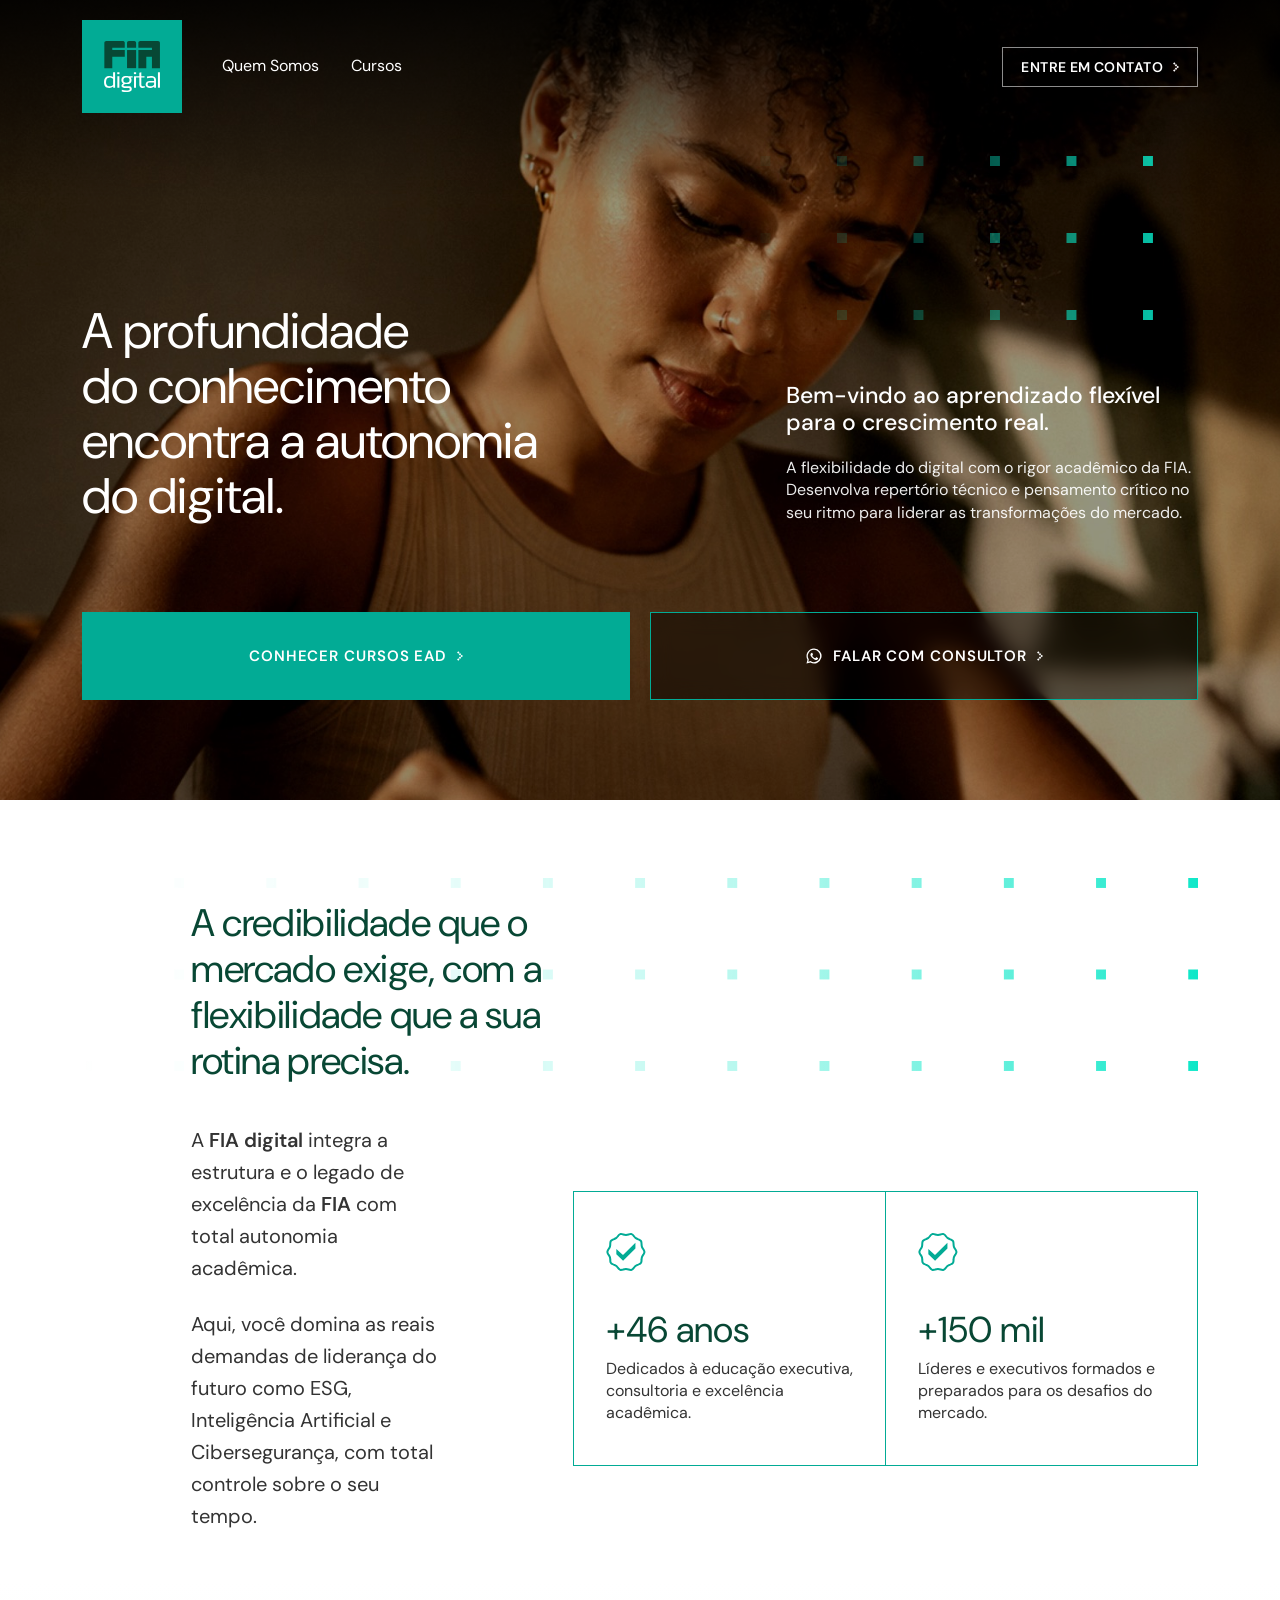
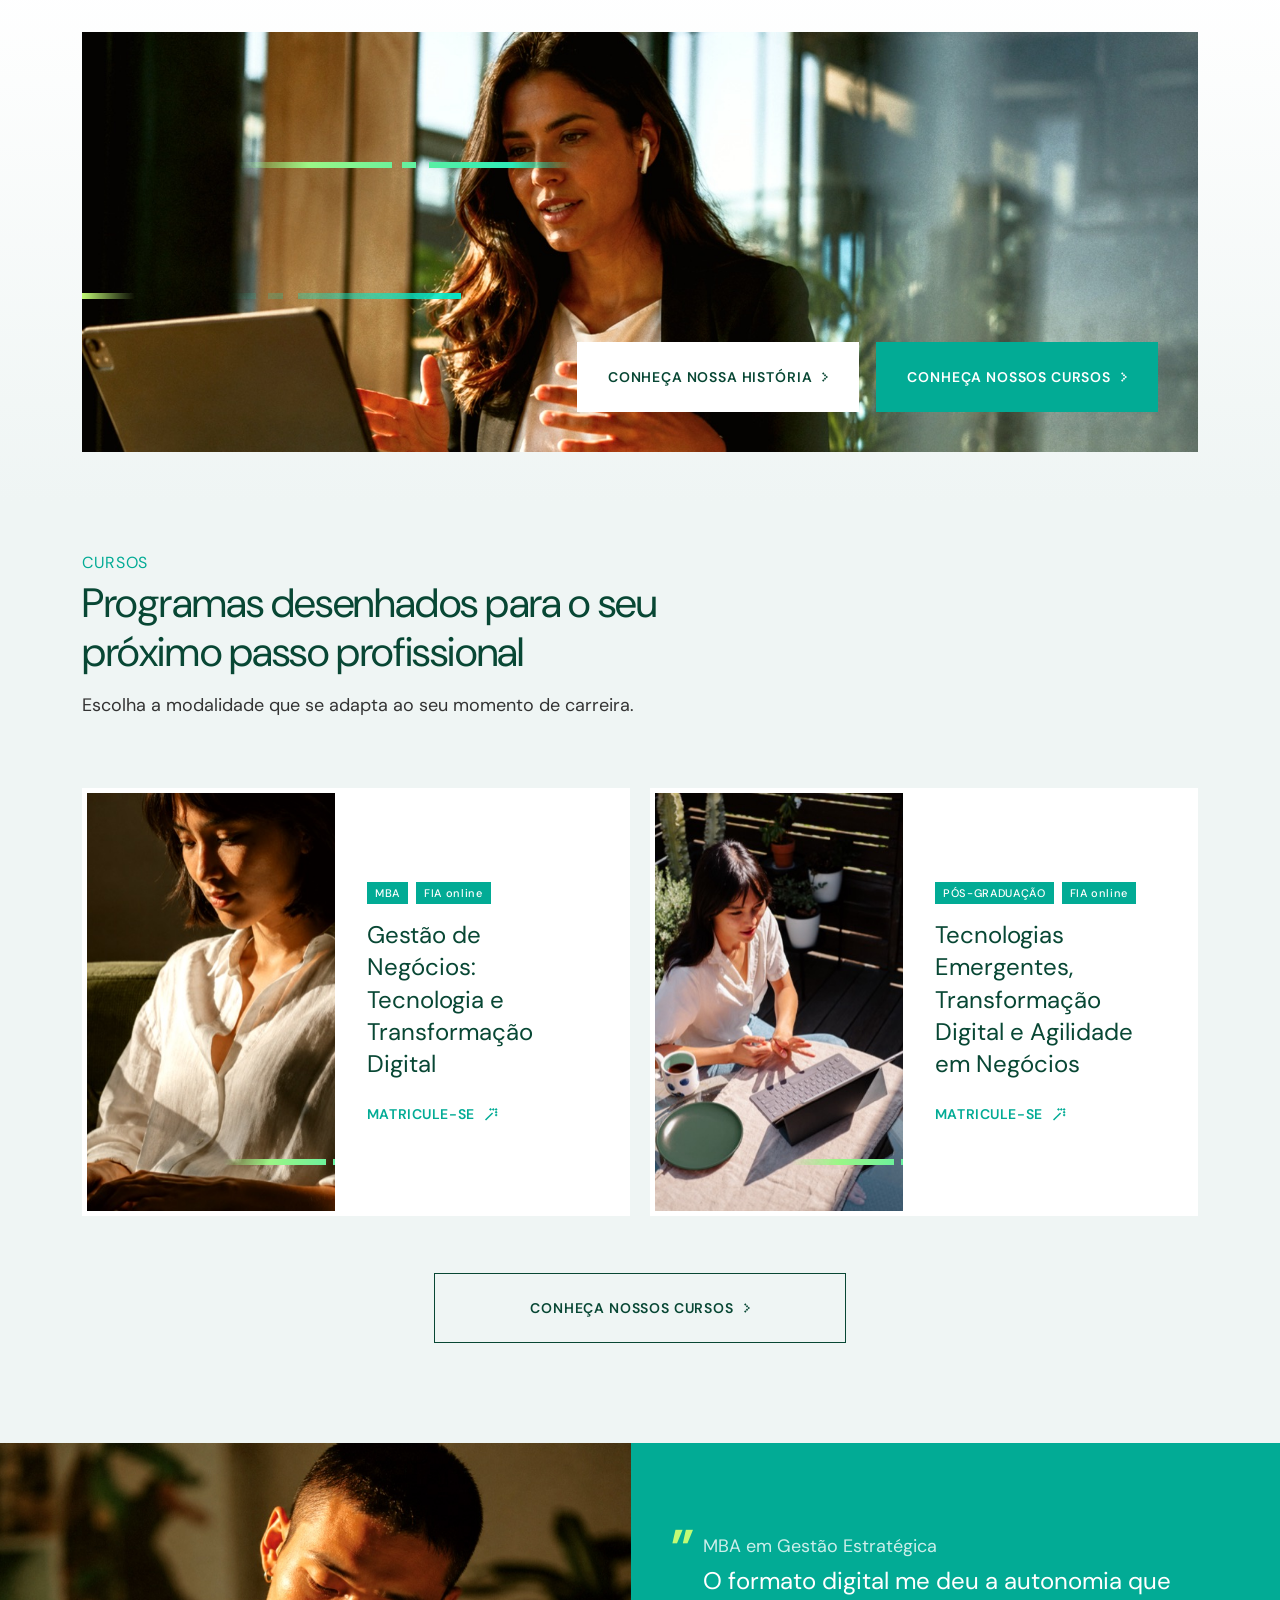
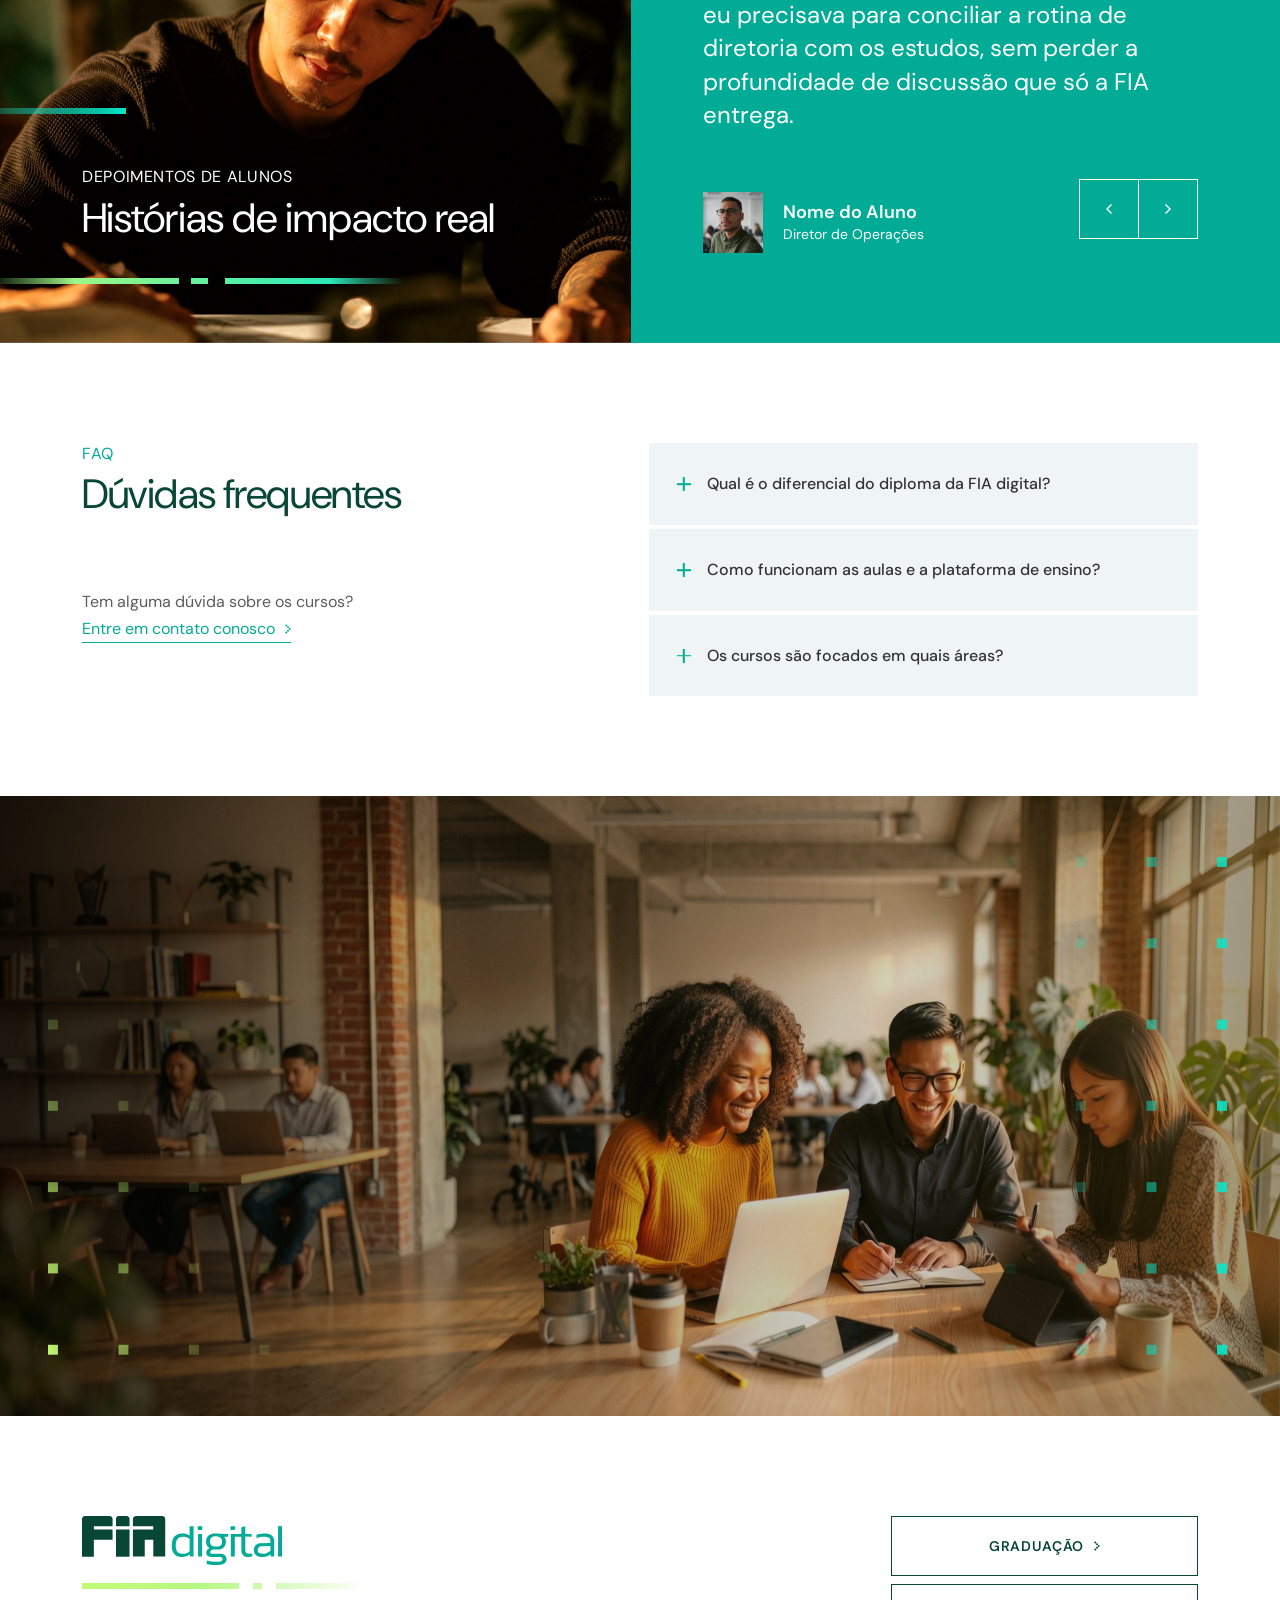
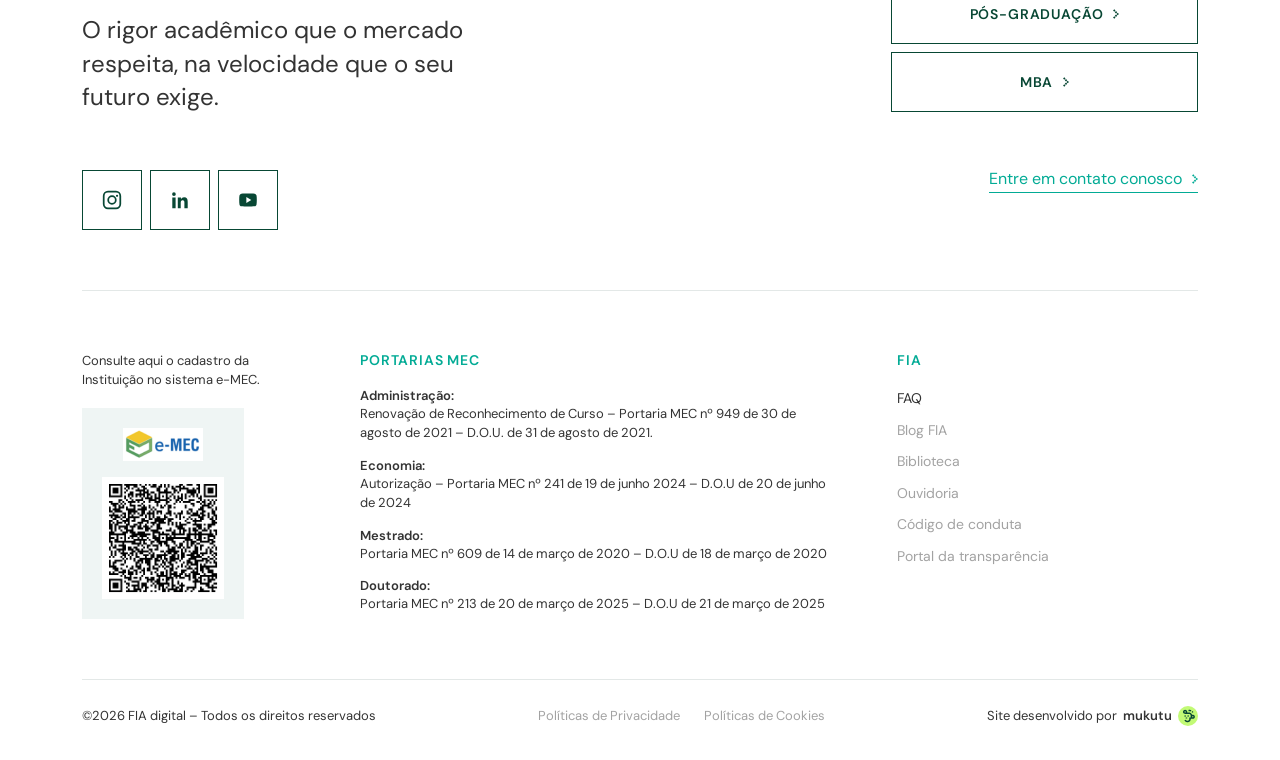
==== commit c9b3a7bb: "Update from Ship Studio Made-With: Ship Studio" ====
--- a/index.html
+++ b/index.html
@@ -310,7 +310,7 @@
             <span>Qual é o diferencial do diploma da FIA digital?</span>
           </button>
           <div class="faq-item__a" hidden>
-            <p>O seu diploma tem o mesmo peso, validade e rigor acadêmico dos cursos presenciais da FIA, instituição com nota máxima no MEC e reconhecimento internacional.</p>
+            <div class="faq-item__a__inner"><p>O seu diploma tem o mesmo peso, validade e rigor acadêmico dos cursos presenciais da FIA, instituição com nota máxima no MEC e reconhecimento internacional.</p></div>
           </div>
         </div>
 
@@ -320,7 +320,7 @@
             <span>Como funcionam as aulas e a plataforma de ensino?</span>
           </button>
           <div class="faq-item__a" hidden>
-            <p>Você estuda com total autonomia através da plataforma Canvas LMS, o padrão global das grandes escolas de negócios. As aulas combinam teoria sólida com a resolução de problemas práticos do mercado.</p>
+            <div class="faq-item__a__inner"><p>Você estuda com total autonomia através da plataforma Canvas LMS, o padrão global das grandes escolas de negócios. As aulas combinam teoria sólida com a resolução de problemas práticos do mercado.</p></div>
           </div>
         </div>
 
@@ -330,7 +330,7 @@
             <span>Os cursos são focados em quais áreas?</span>
           </button>
           <div class="faq-item__a" hidden>
-            <p>Oferecemos Cursos Superiores de Tecnologia (Graduação Tecnológica), Pós-graduações e MBAs focados nas maiores frentes de transformação do mercado atual, como liderança digital, tecnologia, finanças e sustentabilidade.</p>
+            <div class="faq-item__a__inner"><p>Oferecemos Cursos Superiores de Tecnologia (Graduação Tecnológica), Pós-graduações e MBAs focados nas maiores frentes de transformação do mercado atual, como liderança digital, tecnologia, finanças e sustentabilidade.</p></div>
           </div>
         </div>
       </div>
--- a/styles.css
+++ b/styles.css
@@ -298,6 +298,7 @@
 /* Dots dessas páginas também congelam até a timeline */
 .js-hero-preload .dots--qs-hero[data-reveal],
 .js-hero-preload .dots--contato[data-reveal] { --reveal: 0%; animation: none; }
+.js-hero-preload .course-banner { opacity: 0; transform: translateY(24px); }
 .js-hero-preload .dots--course-banner { --reveal: 0%; animation: none; }
 .js-hero-preload .course-banner__content { opacity: 0; transform: translateY(16px); }
 /* Dash-lines de Cursos: revelação por largura fakeada com scaleX (GPU, sem layout) */
@@ -315,6 +316,7 @@
   .js-hero-preload .contato-hero .eyebrow,
   .js-hero-preload .contato-hero__text,
   .js-hero-preload .form-embed,
+  .js-hero-preload .course-banner,
   .js-hero-preload .course-banner__content { opacity: 1; transform: none; }
   .js-hero-preload .dots--hero[data-reveal],
   .js-hero-preload .dots--qs-hero[data-reveal],
@@ -919,7 +921,8 @@
   transition: grid-template-rows .28s cubic-bezier(.4, 0, .2, 1), opacity .2s ease;
 }
 .faq-item__a.is-open { grid-template-rows: 1fr; opacity: 1; }
-.faq-item__a p { font-size: 16px; line-height: 1.6; color: var(--text); overflow: hidden; padding: 0 28px 28px 58px; }
+.faq-item__a__inner { overflow: hidden; }
+.faq-item__a p { font-size: 16px; line-height: 1.6; color: var(--text); padding: 0 28px 28px 58px; }
 
 @media (prefers-reduced-motion: reduce) {
   .faq-item__a { transition: none; }
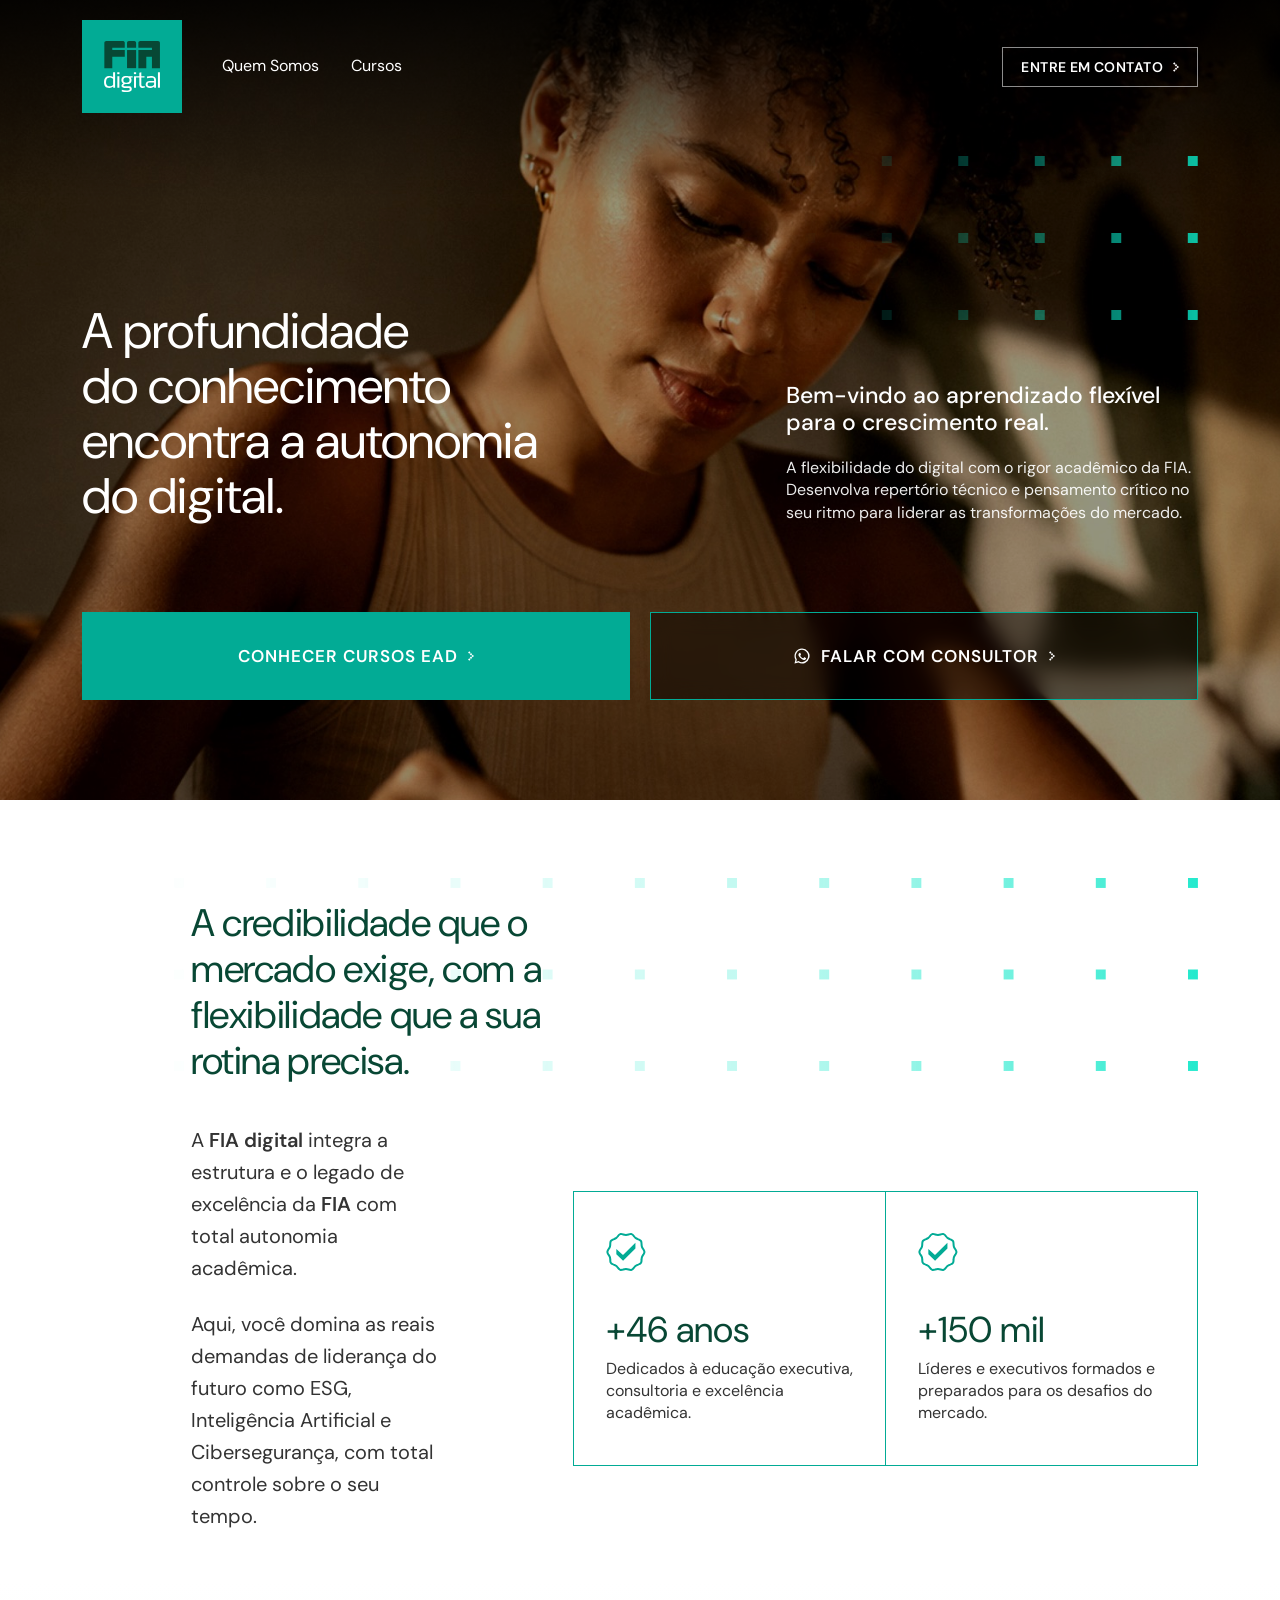
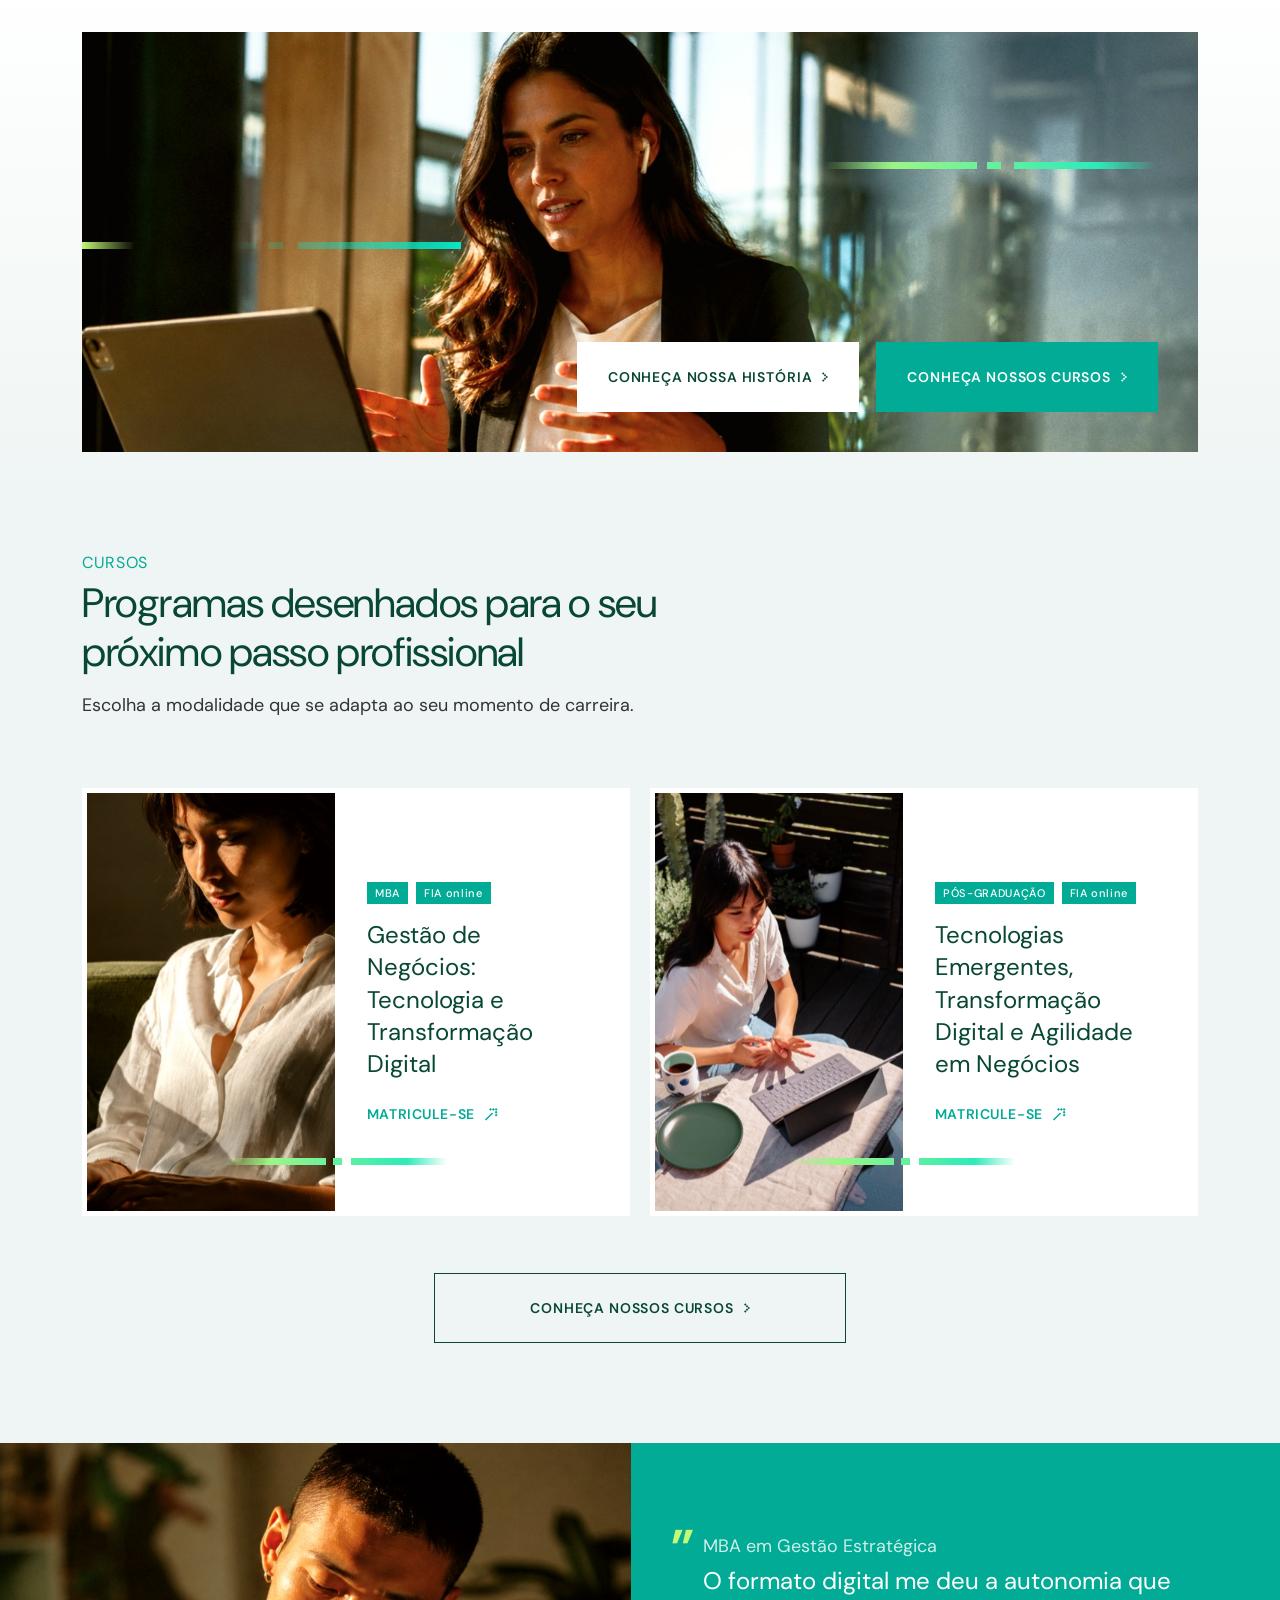
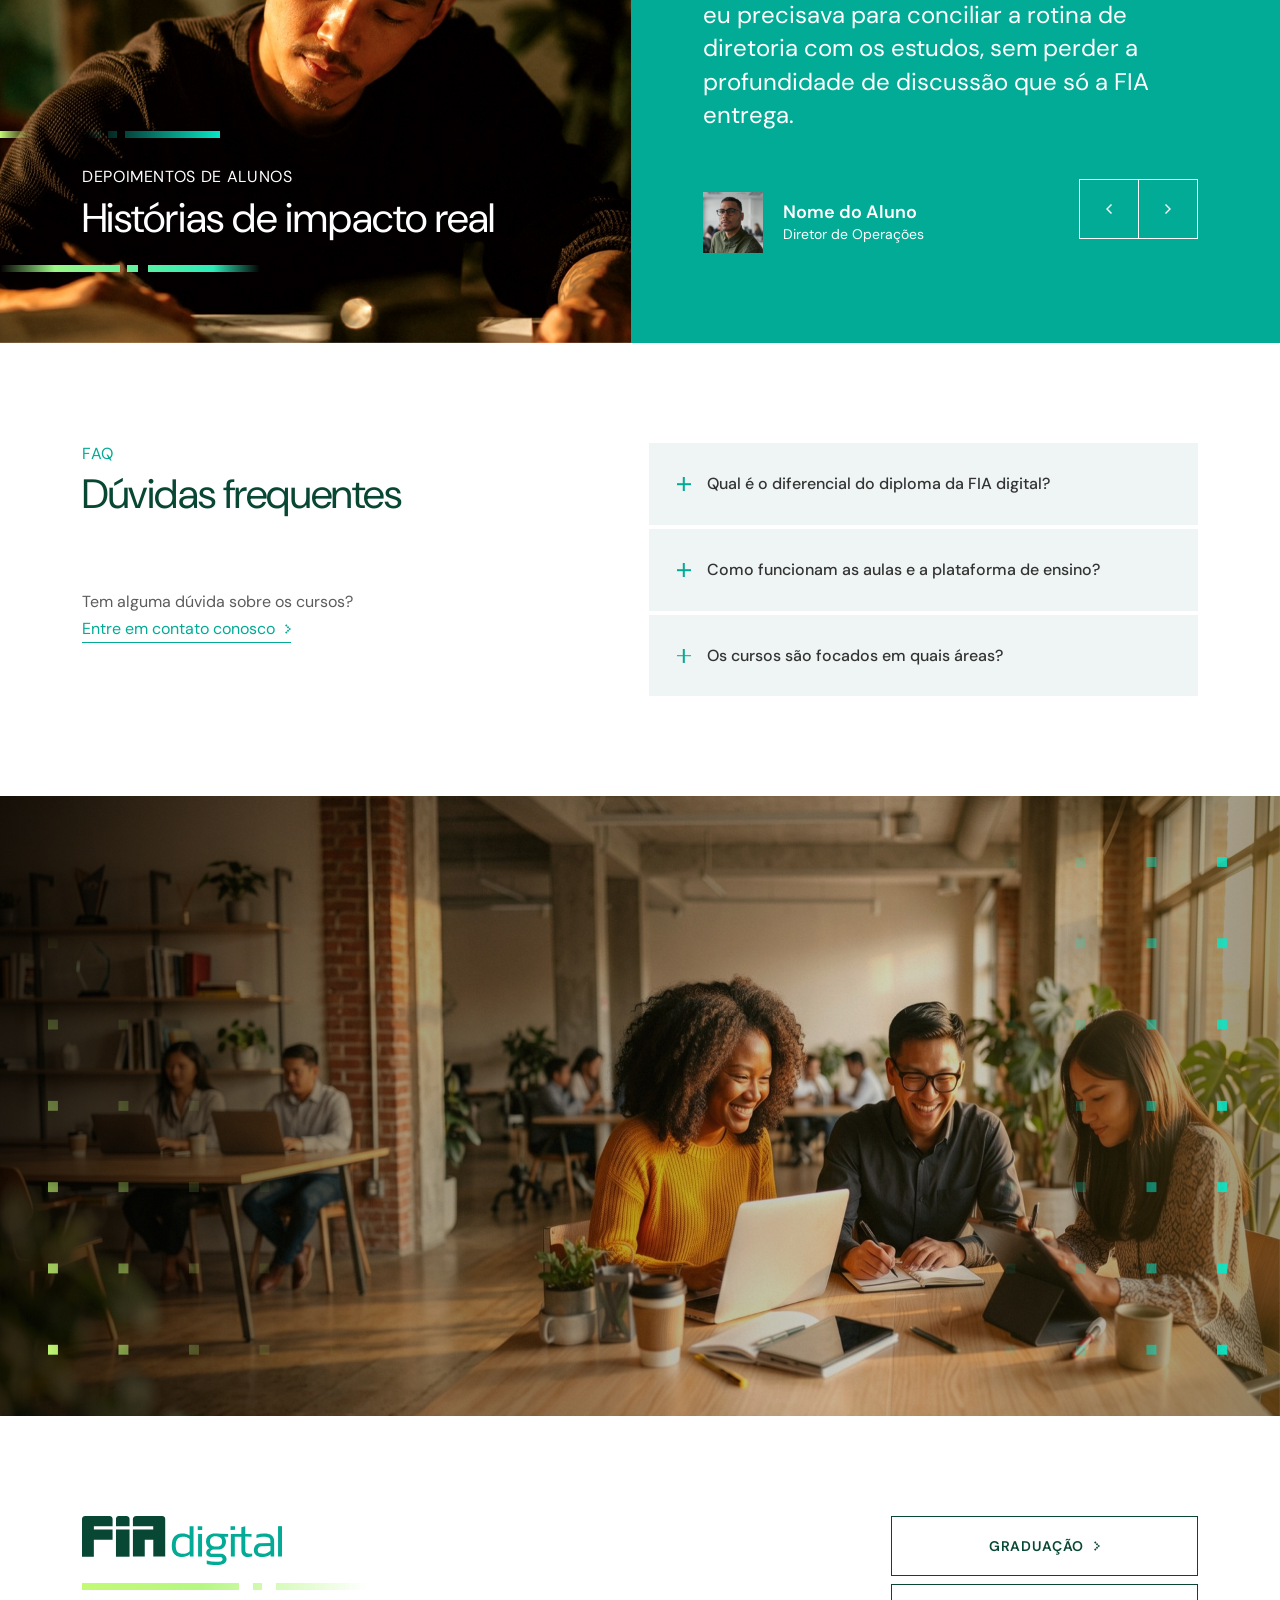
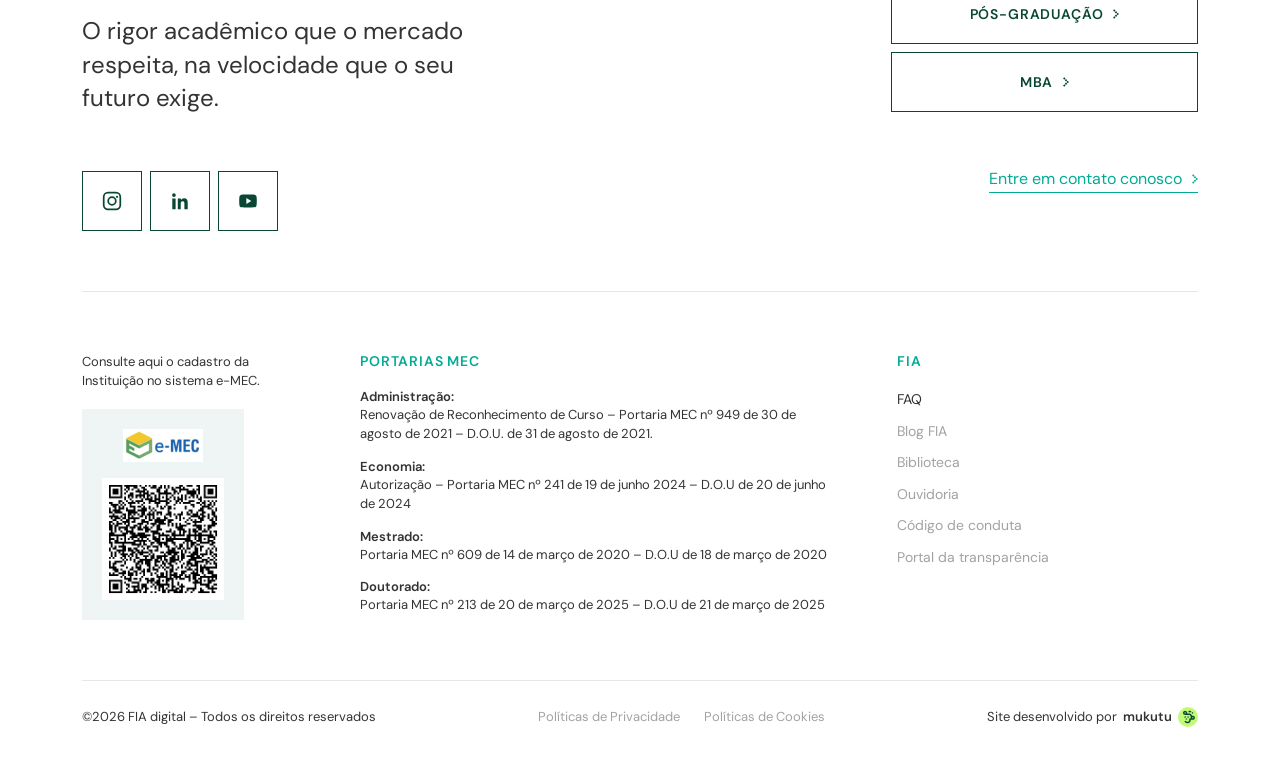
==== commit 8d5be04d: "Update from Ship Studio Made-With: Ship Studio" ====
--- a/index.html
+++ b/index.html
@@ -161,7 +161,9 @@
       <div class="courses__grid" data-reveal-group>
         <article class="course-card" data-reveal>
           <div class="course-card__media">
-            <img decoding="async" loading="lazy" width="700" height="559" src="images/curso-1.jpg" alt="Aluna assistindo a uma aula do MBA da FIA digital">
+            <div class="course-card__media-frame">
+              <img decoding="async" loading="lazy" width="700" height="559" src="images/curso-1.jpg" alt="Aluna assistindo a uma aula do MBA da FIA digital">
+            </div>
             <span class="dash-line dash-line--card" aria-hidden="true"></span>
           </div>
           <div class="course-card__body">
@@ -188,7 +190,9 @@
 
         <article class="course-card" data-reveal>
           <div class="course-card__media">
-            <img decoding="async" loading="lazy" width="700" height="559" src="images/curso-2.jpg" alt="Aluna estudando ao ar livre com o notebook">
+            <div class="course-card__media-frame">
+              <img decoding="async" loading="lazy" width="700" height="559" src="images/curso-2.jpg" alt="Aluna estudando ao ar livre com o notebook">
+            </div>
             <span class="dash-line dash-line--card" aria-hidden="true"></span>
           </div>
           <div class="course-card__body">
@@ -225,11 +229,11 @@
   <section class="testimonials" id="depoimentos">
     <div class="testimonials__media">
       <img decoding="async" loading="lazy" width="1000" height="775" src="images/depoimento.jpg" alt="Aluno da FIA digital estudando em casa">
-      <span class="dash-line dash-line--quote-1" aria-hidden="true"></span>
-      <span class="dash-line dash-line--quote-2" aria-hidden="true"></span>
       <div class="testimonials__caption">
+        <span class="dash-line dash-line--quote-1" aria-hidden="true"></span>
         <span class="eyebrow eyebrow--light">Depoimentos de alunos</span>
         <p class="testimonials__title">Histórias de impacto real</p>
+        <span class="dash-line dash-line--quote-2" aria-hidden="true"></span>
       </div>
     </div>
 
--- a/styles.css
+++ b/styles.css
@@ -116,7 +116,11 @@
 
 .btn--sm { min-height: 40px; padding: 0 18px; font-size: 14px; font-weight: 600; letter-spacing: 0.03em; }
 .btn--md { min-height: 70px; padding: 0 30px; }
-.btn--lg { min-height: 88px; padding: 0 40px; font-size: 15px; }
+.btn--lg {
+  min-height: 88px;
+  padding: 0 40px;
+  font-size: 17px;
+}
 
 .btn--aqua        { background: var(--aqua); border-color: var(--aqua); color: var(--white); }
 .btn--aqua:hover  { background: var(--lime); border-color: var(--lime); color: var(--deep); }
@@ -240,7 +244,7 @@
 /* ---------- Linhas tracejadas com gradiente ---------- */
 .dash-line {
   display: block;
-  height: 6px;
+  height: 7px;
   background-image: var(--grad-dash-a);
   -webkit-mask-image: linear-gradient(90deg, #000 0 46%, transparent 46% 49%, #000 49% 53%, transparent 53% 57%, #000 57% 100%);
   mask-image: linear-gradient(90deg, #000 0 46%, transparent 46% 49%, #000 49% 53%, transparent 53% 57%, #000 57% 100%);
@@ -265,6 +269,20 @@
 
 @media (prefers-reduced-motion: reduce) {
   [data-reveal] { opacity: 1; transform: none; transition: none; }
+}
+
+/* ---------- Títulos de banner com entrada palavra por palavra ----------
+   [data-split-reveal] no HTML: o texto nasce invisível e, ao entrar na
+   tela, o script.js divide as palavras (SplitText) e faz cada uma subir em
+   sequência — o mesmo efeito do H1 da abertura, só que disparado ao rolar
+   em vez de no carregamento da página. */
+[data-split-reveal] { opacity: 0; }
+[data-split-reveal].is-revealed { opacity: 1; }
+[data-split-reveal] .word-wrap { overflow: hidden; display: inline-block; vertical-align: bottom; padding-bottom: 0.06em; margin-bottom: -0.06em; }
+[data-split-reveal] .word { display: inline-block; will-change: transform; }
+
+@media (prefers-reduced-motion: reduce) {
+  [data-split-reveal] { opacity: 1; }
 }
 
 /* ---------- Hero — estados de entrada (GSAP timeline) ----------
@@ -473,6 +491,17 @@
   --pitch-x: 76.5px;
   --pitch-y: 77px;
   --fade: linear-gradient(90deg, rgba(0, 0, 0, 0) 52%, rgba(0, 0, 0, .5) 78%, #000 100%);
+  /* Cola o quadradinho da direita (o lado que o --fade deixa 100% visível)
+     na borda direita da caixa: cada quadrado ocupa só o canto esquerdo da
+     sua célula (--sq de --pitch-x), então ancorar pela célula inteira (ex.:
+     "right top") deixava um vão vazio de --pitch-x menos --sq antes da
+     borda. Deslocando --pitch-x menos --sq além da borda, é o próprio
+     quadrado que termina exatamente nela — e como isso não depende da
+     largura da caixa, o último quadrado nunca mais aparece cortado nem
+     afastado, em nenhuma resolução. O corte eventual passa a acontecer só
+     do lado esquerdo, onde o --fade já deixa a malha quase invisível. */
+  -webkit-mask-position: calc(100% + var(--pitch-x) - var(--sq)) top;
+  mask-position: calc(100% + var(--pitch-x) - var(--sq)) top;
 }
 
 .hero__content {
@@ -529,6 +558,10 @@
   --pitch-x: 92.2px;
   --pitch-y: 91.5px;
   --fade: linear-gradient(90deg, rgba(0, 0, 0, .12) 0%, rgba(0, 0, 0, .45) 55%, #000 100%);
+  /* Mesma âncora do .dots--hero: cola o quadrado da direita (lado visível
+     pelo --fade) na borda direita, sem vão, em qualquer largura. */
+  -webkit-mask-position: calc(100% + var(--pitch-x) - var(--sq)) top;
+  mask-position: calc(100% + var(--pitch-x) - var(--sq)) top;
   @media (max-width: 768px) {
     display: none;
   }
@@ -617,8 +650,19 @@
   object-position: 50% 40%;
 }
 
-.dash-line--cta-1 { position: absolute; top: 31%; left: 14%; width: 30%; }
-.dash-line--cta-2 { position: absolute; top: 62%; left: 0;   width: 34%; background-image: var(--grad-dash-b); }
+.dash-line--cta-1 {
+  position: absolute;
+  top: 31%;
+  margin-right: 10;
+  width: 30%;
+}
+.dash-line--cta-2 {
+  position: absolute;
+  top: 50%;
+  left: 0;
+  width: 34%;
+  background-image: var(--grad-dash-b);
+}
 
 .cta-card__actions {
   position: relative;
@@ -680,6 +724,15 @@
   flex: 0 0 49%;
   overflow: hidden;
 }
+/* Cards com dash-line (home) recortam a foto no frame interno, não mais
+   aqui — assim o traço decorativo (irmão do frame) pode ultrapassar a
+   foto e cruzar por cima da área branca do card sem ser cortado. */
+.courses .course-card__media { overflow: visible; }
+.course-card__media-frame {
+  position: absolute;
+  inset: 0;
+  overflow: hidden;
+}
 .course-card__media img {
   width: 100%;
   height: 100%;
@@ -697,6 +750,13 @@
   left: 55%;
   width: 90%;
   background-image: var(--grad-dash-a);
+  z-index: 1;
+}
+
+@media (max-width: 767px) {
+  /* Abaixo de 768px o cartão empilha (foto em cima, texto embaixo) e some
+     o espaço que o tracinho cruzava entre os dois, então ele é escondido. */
+  .dash-line--card { display: none; }
 }
 
 .course-card__body {
@@ -752,9 +812,6 @@
   object-position: 45% 40%;
 }
 
-.dash-line--quote-1 { position: absolute; top: 53%; left: -27%; width: 47%; background-image: var(--grad-dash-b); }
-.dash-line--quote-2 { position: absolute; top: 87%; left: -2%; width: 66%; background-image: var(--grad-dash-a); }
-
 .testimonials__caption {
   position: absolute;
   left: var(--edge-vw);
@@ -762,6 +819,26 @@
   display: flex;
   flex-direction: column;
   gap: 6px;
+}
+/* Ancoradas na própria legenda (não na imagem inteira) para que acompanhem
+   o texto em qualquer largura de tela. left:0 alinha pela borda esquerda do
+   texto; o transform desloca a linha para fora dele, criando o efeito do
+   Figma sem nunca cruzar por cima das palavras. */
+.dash-line--quote-1,
+.dash-line--quote-2 {
+  position: absolute;
+  left: 0;
+  transform: translateX(calc(-1 * var(--edge-vw)));
+}
+.dash-line--quote-1 {
+  bottom: calc(100% + 28px);
+  width: 220px;
+  background-image: var(--grad-dash-b);
+}
+.dash-line--quote-2 {
+  top: calc(100% + 22px);
+  width: 260px;
+  background-image: var(--grad-dash-a);
 }
 .testimonials__title {
   font-size: clamp(28px, 3.2vw, 42px);
@@ -922,7 +999,12 @@
 }
 .faq-item__a.is-open { grid-template-rows: 1fr; opacity: 1; }
 .faq-item__a__inner { overflow: hidden; }
-.faq-item__a p { font-size: 16px; line-height: 1.6; color: var(--text); padding: 0 28px 28px 58px; }
+.faq-item__a p {
+  font-size: 16px;
+  line-height: 1.6;
+  color: var(--text);
+  padding: 0 28px 28px 58px;
+}
 
 @media (prefers-reduced-motion: reduce) {
   .faq-item__a { transition: none; }
@@ -1136,7 +1218,9 @@
 
   .testimonials { flex-direction: column; }
   .testimonials__media { flex: none; height: 380px; }
-  .testimonials__caption { bottom: 40px; }
+  .testimonials__caption {
+  bottom: 80px;
+}
   .testimonials__panel { padding: 56px var(--gutter) 120px 72px; }
   .quote__nav { right: var(--gutter); bottom: 40px; }
 
@@ -1225,18 +1309,22 @@
 
   .courses { padding-bottom: 72px; }
   .course-card { flex-direction: column; padding-right: 0; gap: 0; }
-  .course-card__media { flex: none; height: 240px; overflow: hidden; }
-  .dash-line--card { left: 18%; width: 66%; }
+  .course-card__media { flex: none; height: 240px; }
   .course-card__body { padding: 28px 24px 32px; }
   .courses__more { min-width: 0; width: 100%; }
 
-  .testimonials__panel { padding: 48px var(--gutter) 110px 56px; }
+  .testimonials__panel {
+    padding: 48px var(--gutter) 48px 56px;
+    flex-direction: column;
+    align-items: flex-start;
+  }
   .quote__mark { left: -24px; font-size: 44px; }
   .quote__author { margin-top: 36px; }
+  .quote__nav { position: static; right: auto; bottom: auto; margin-top: 40px; }
 
   .faq { padding-block: 72px; }
   .faq-item__q { padding: 22px; font-size: 15px; }
-  .faq-item__a { padding: 0 22px 22px 52px; }
+  .faq-item__a p { padding: 0 22px 22px 52px; }
 
   .transition { height: 380px; }
   main:has(> .transition)::after { height: 380px; }
@@ -1318,6 +1406,10 @@
   /* Zona baixa (0–70%) cobre a largura do título (max-width: 75%) para não
      brigar com a leitura do texto; só depois disso a malha ganha opacidade. */
   --fade: linear-gradient(90deg, rgba(0, 0, 0, .05) 0%, rgba(0, 0, 0, .08) 70%, rgba(0, 0, 0, .9) 92%, #000 100%);
+  /* Mesma âncora do .dots--hero: cola o quadrado da direita (lado visível
+     pelo --fade) na borda direita, sem vão, em qualquer largura. */
+  -webkit-mask-position: calc(100% + var(--pitch-x) - var(--sq)) top;
+  mask-position: calc(100% + var(--pitch-x) - var(--sq)) top;
 }
 
 .qs-hero__content {
@@ -1355,7 +1447,8 @@
 
 .qs-intro__row { display: flex; align-items: center; justify-content: space-between; gap: 128px; }
 
-/* Foto com o selo da marca no meio */
+/* Carrossel automático (3 fotos) com o selo da marca fixo por cima, igual ao
+   fundo rotativo da abertura da Home — ver `.hero__media` / `.hero__slide` */
 .qs-slider {
   position: relative;
   flex: 0 0 520px;
@@ -1363,14 +1456,37 @@
   overflow: hidden;
   background: var(--mint);
 }
-.qs-slider__photo {
-  position: absolute;
-  inset: 0;
+.qs-slider__media { position: absolute; inset: 0; }
+.qs-slider__media img {
   width: 100%;
   height: 100%;
   object-fit: cover;
-  object-position: 50% 42%;
-}
+  object-position: 50% 50%;
+}
+/* Único recorte manual (o resto já vem enquadrado certo do Figma) */
+.qs-slider__slide:first-child img { object-position: 50% 42%; }
+
+.qs-slider__slide {
+  position: absolute;
+  inset: 0;
+  z-index: 0;
+  clip-path: inset(0 0 0 0);
+}
+.qs-slider__slide--next { z-index: 1; }
+.qs-slider__slide--current { z-index: 2; clip-path: inset(0 0 0 0); }
+.qs-slider__slide--current.qs-slider__slide--wipe {
+  /* Duração precisa bater com QS_WIPE_MS no script.js */
+  transition: clip-path 1.2s cubic-bezier(.65, 0, .35, 1), filter 1.2s cubic-bezier(.65, 0, .35, 1);
+  clip-path: inset(0 0 0 100%);
+  filter: brightness(.82);
+}
+.qs-slider__slide img { transform: scale(1); }
+.qs-slider__slide--zoom img {
+  /* Duração precisa bater com QS_ZOOM_MS no script.js */
+  transition: transform 6.04s linear;
+  transform: scale(1.1);
+}
+
 .qs-slider__logo {
   position: absolute;
   top: 50%;
@@ -1378,6 +1494,7 @@
   transform: translate(-50%, -50%);
   width: 170px;
   height: auto;
+  z-index: 3;
 }
 
 /* Cartões de números na versão larga */
@@ -1763,14 +1880,14 @@
   z-index: 70;
   display: flex;
   align-items: center;
-  gap: 14px;
-  padding: 15px 24px;
+  gap: 10px;
+  padding: 9px 12px;
   background: var(--white);
   border: 1px solid var(--aqua);
   color: var(--text);
   font-size: 12px;
   font-weight: 500;
-  letter-spacing: .14em;
+  letter-spacing: 0em;
   text-transform: uppercase;
   white-space: nowrap;
   opacity: 0;
@@ -1778,7 +1895,7 @@
   will-change: transform, opacity;
 }
 .drag-hint__arrow { display: flex; color: var(--aqua); }
-.drag-hint__arrow svg { width: 8px; height: 12px; }
+.drag-hint__arrow--left svg { transform: scaleX(-1); }
 
 @media (max-width: 1000px), (hover: none), (pointer: coarse) {
   .drag-hint { display: none; }
@@ -1893,7 +2010,13 @@
   color: var(--deep);
 }
 .dash-line--vid-a { position: absolute; top: 82%; left: 0;   width: 39%; }
-.dash-line--vid-b { position: absolute; top: 8.4%; right: 43%; width: 23%; background-image: var(--grad-dash-b); }
+.dash-line--vid-b {
+  position: absolute;
+  top: 8.4%;
+  right: 34%;
+  width: 23%;
+  background-image: var(--grad-dash-b);
+}
 
 /* ==========================================================================
    Responsivo da página Quem Somos
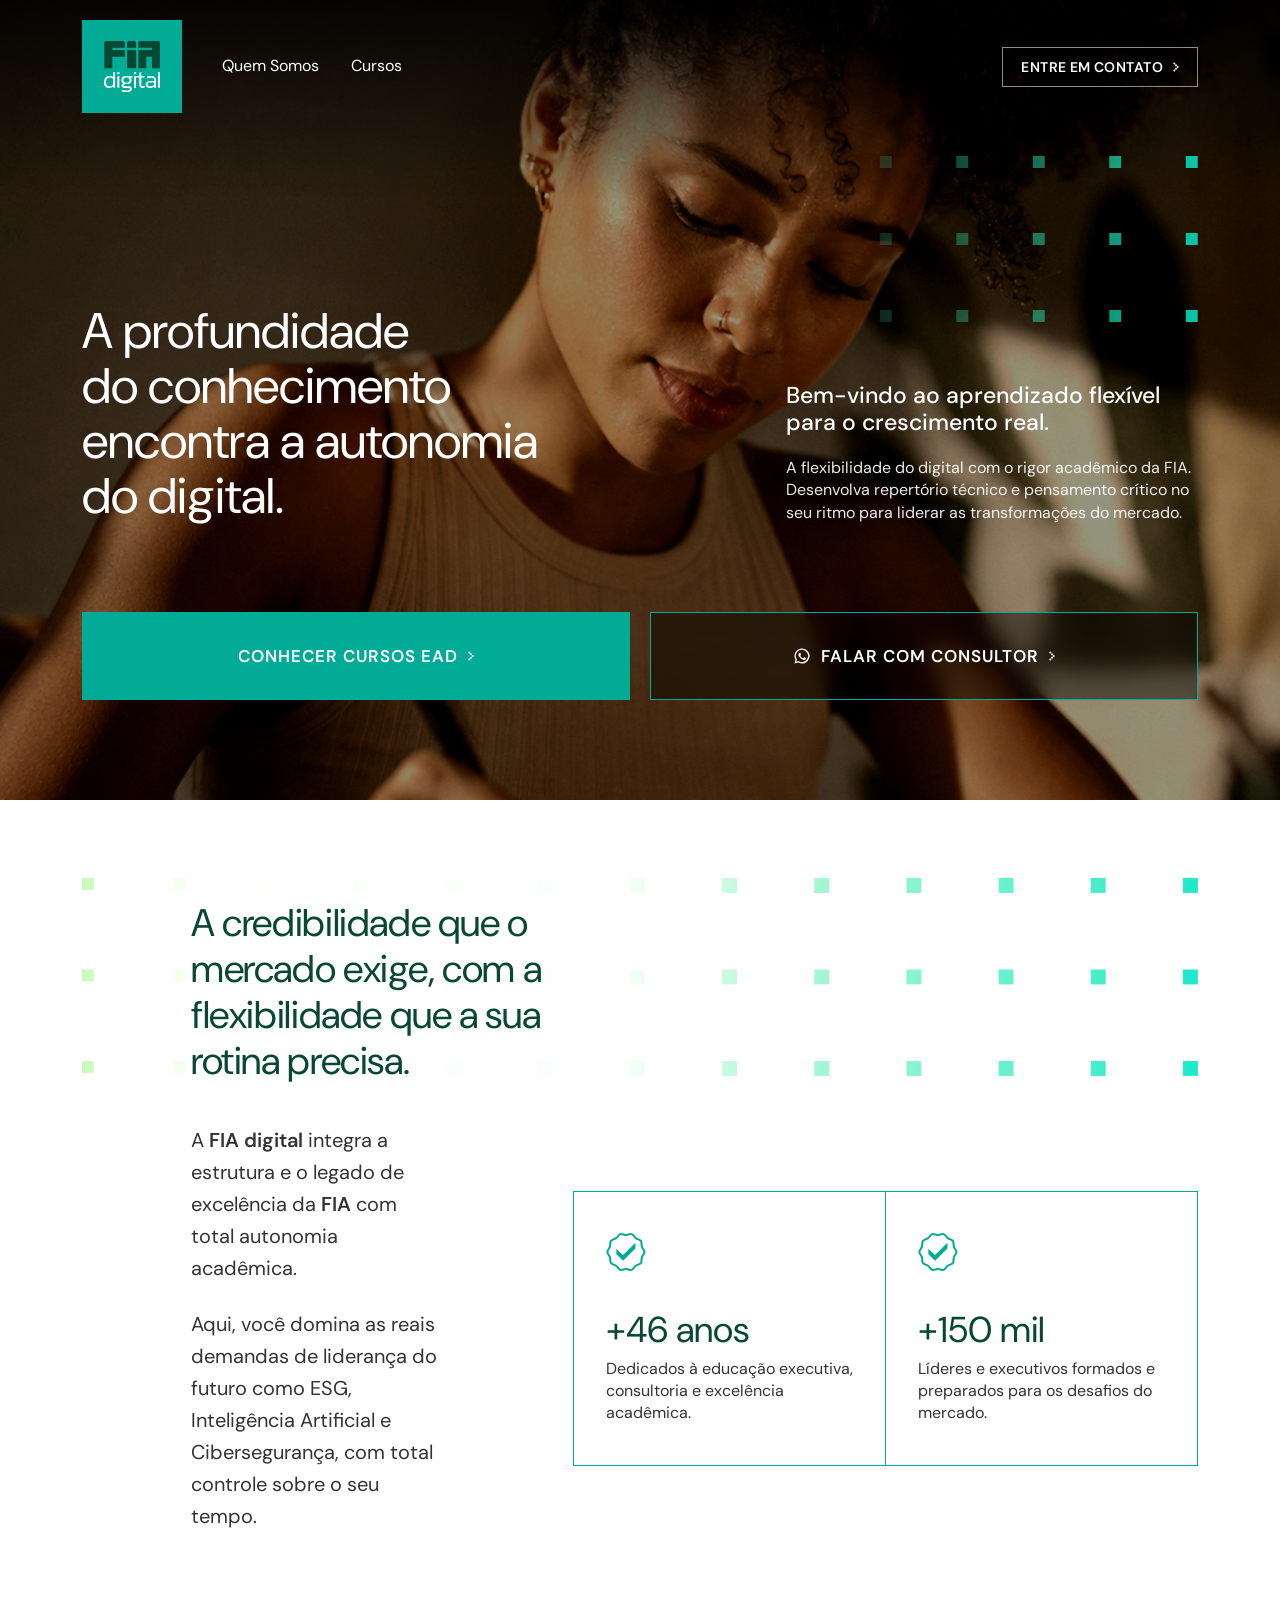
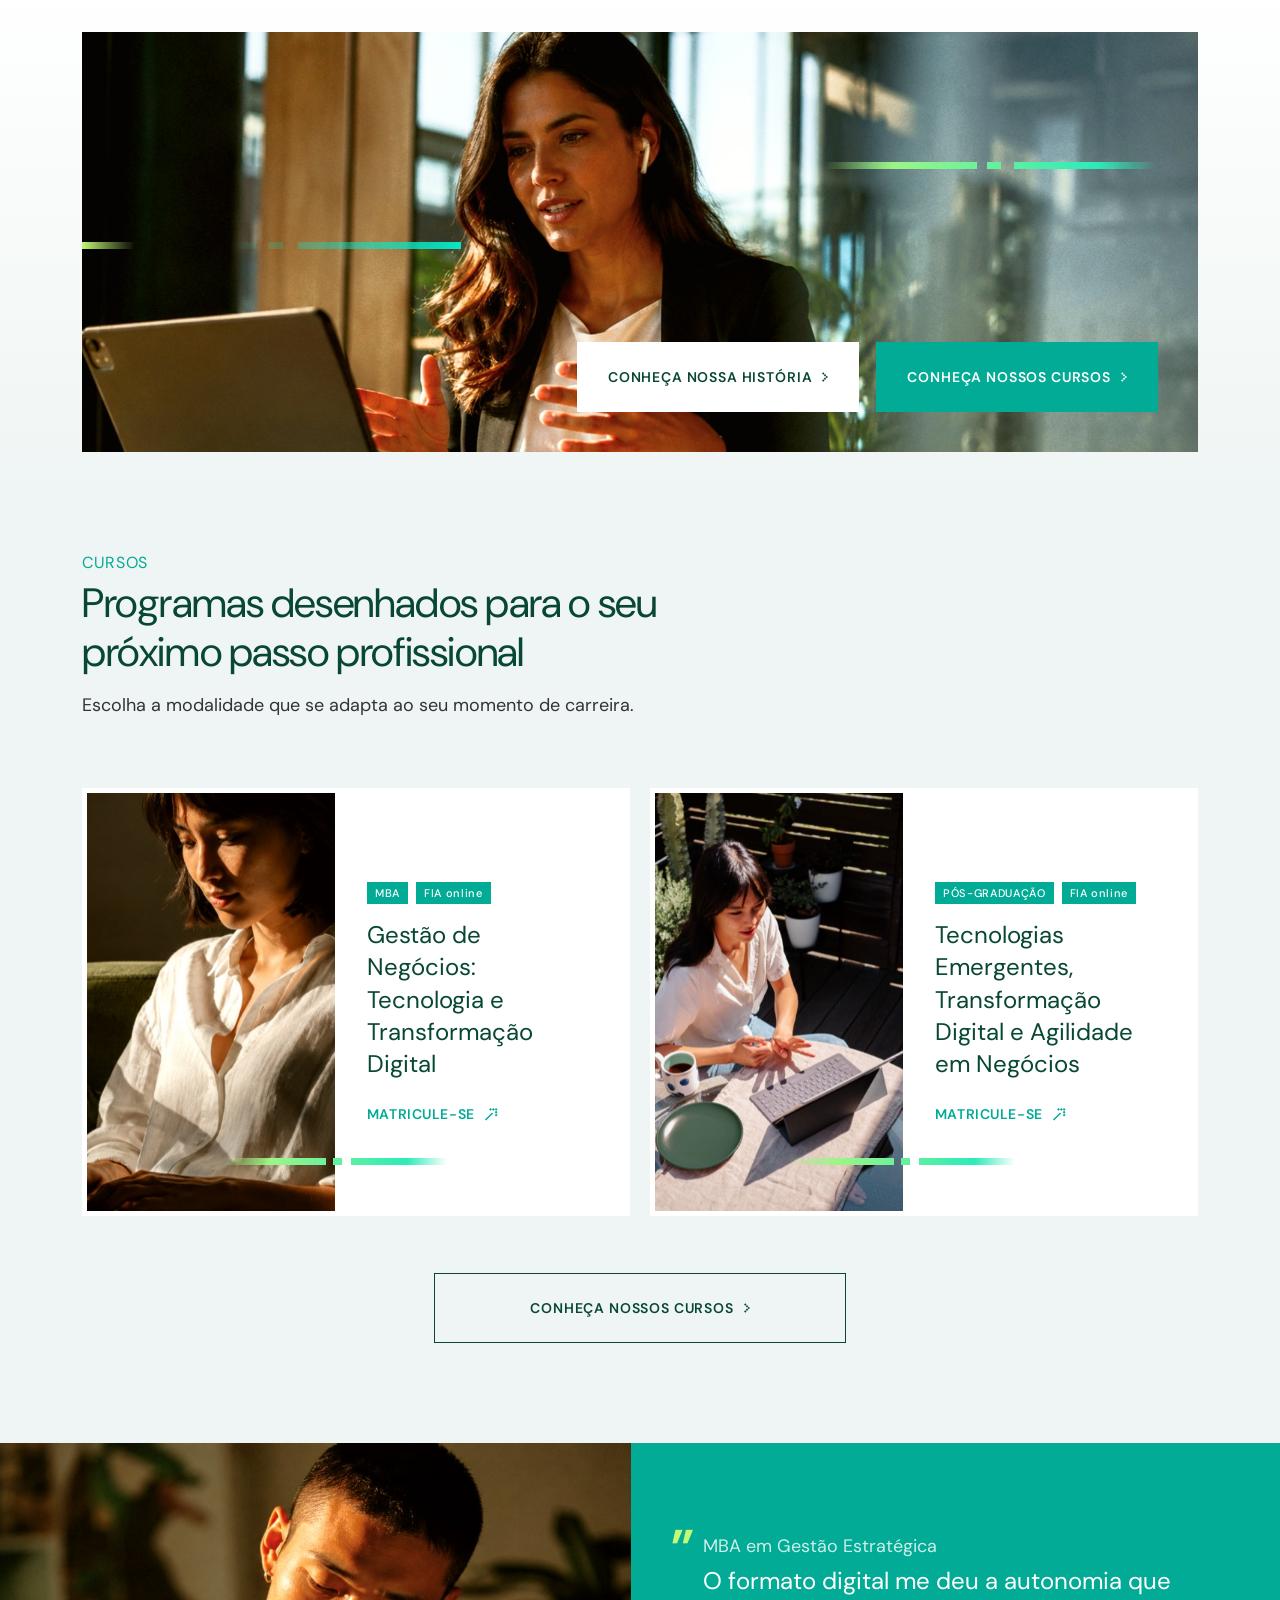
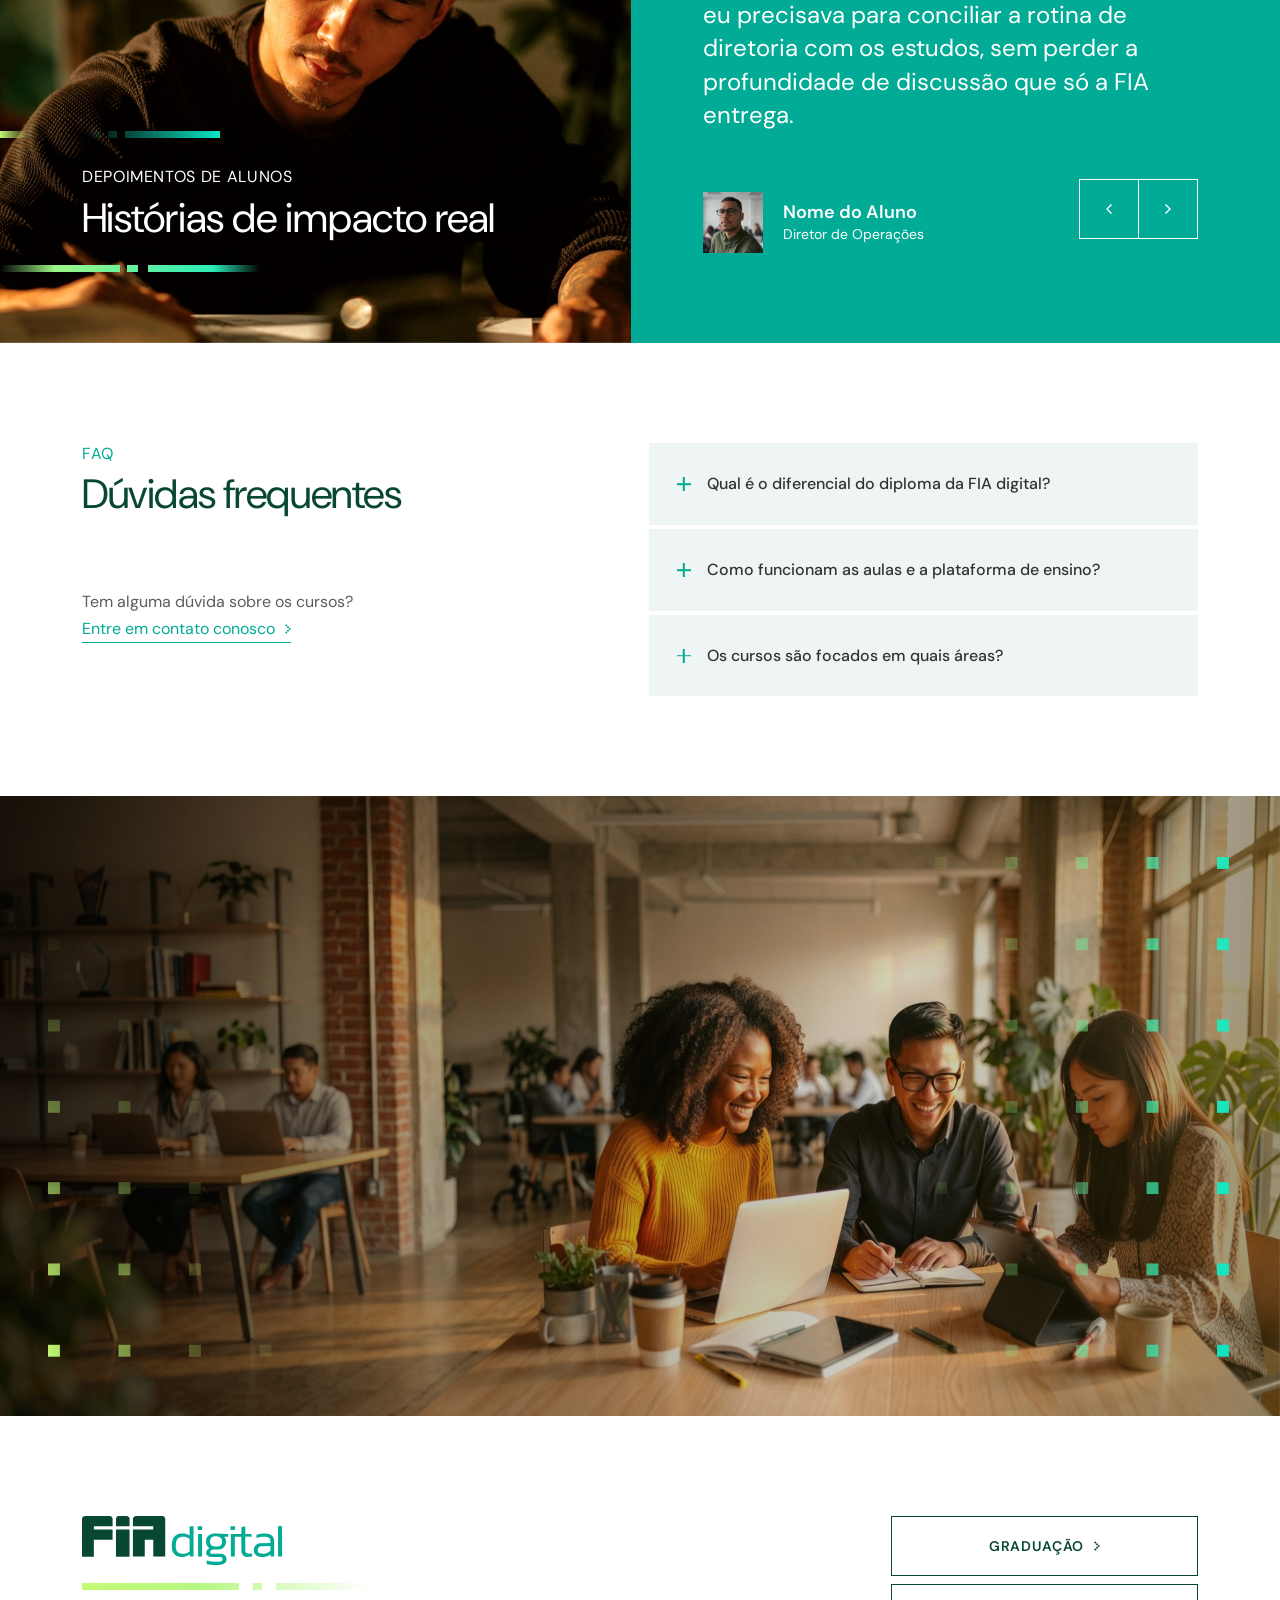
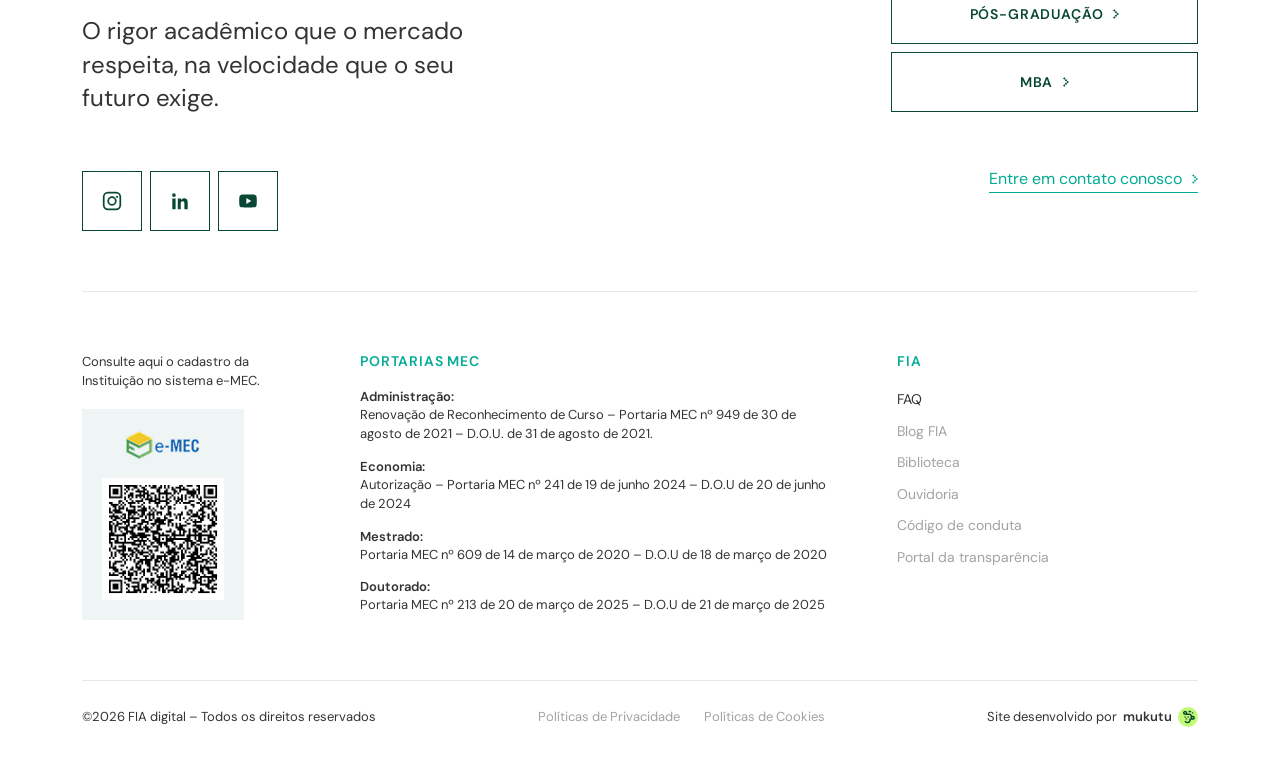
==== commit ef18ace6: "Update from Ship Studio Made-With: Ship Studio" ====
--- a/index.html
+++ b/index.html
@@ -95,6 +95,7 @@
 
   <!-- ============ Sobre ============ -->
   <section class="about" id="sobre" data-reveal-group>
+    <div class="dots dots--about-left" data-reveal aria-hidden="true"></div>
     <div class="dots dots--about" data-reveal aria-hidden="true"></div>
 
     <div class="about__content">
--- a/styles.css
+++ b/styles.css
@@ -37,7 +37,7 @@
   --grad-dash-a: linear-gradient(90deg, rgba(194, 250, 117, 0) 0%, #9bf686 21%, #2cebb8 82%, rgba(9, 231, 199, 0) 100%);
   --grad-dash-b: linear-gradient(90deg, #c2fa75 0%, rgba(105, 241, 156, 0) 14%, rgba(54, 236, 179, 0) 39%, #08e7c7 100%);
   --grad-dash-c: linear-gradient(90deg, #c2fa75 0%, #b6f782 42%, rgba(9, 231, 199, 0) 100%);
-  --grad-dots:   linear-gradient(94deg, rgba(194, 250, 117, 0) 0%, #08e7c7 101.92%);
+  --grad-dots:   linear-gradient(94deg, #c2fa75 4%, #08e7c7 100%);
   --grad-dots-transition: linear-gradient(29deg, #c2fa75 0%, rgba(8, 231, 199, 0) 65.38%);
 
   /* Curva padrão para entradas (strong ease-out) */
@@ -179,7 +179,7 @@
    sempre o gradiente --grad-dots (limão → verde-água, direto do Figma),
    e uma terceira máscara (--fade) esmaece a malha de um lado para o outro. */
 .dots {
-  --sq: 10px;
+  --sq: 12px;
   --pitch-x: 77px;
   --pitch-y: 77px;
   --dot-grad: var(--grad-dots);
@@ -555,9 +555,13 @@
   left: var(--edge);
   right: var(--edge);
   height: 203px;
+  --sq: 15px;
   --pitch-x: 92.2px;
   --pitch-y: 91.5px;
-  --fade: linear-gradient(90deg, rgba(0, 0, 0, .12) 0%, rgba(0, 0, 0, .45) 55%, #000 100%);
+  /* Bem apagada até passar da faixa do título (~41% da largura da caixa),
+     pra não "invadir" visualmente atrás do texto; só depois disso é que
+     começa a subir de verdade até ficar sólida na borda direita. */
+  --fade: linear-gradient(90deg, rgba(0, 0, 0, .03) 0%, rgba(0, 0, 0, .04) 41%, rgba(0, 0, 0, .45) 55%, #000 100%);
   /* Mesma âncora do .dots--hero: cola o quadrado da direita (lado visível
      pelo --fade) na borda direita, sem vão, em qualquer largura. */
   -webkit-mask-position: calc(100% + var(--pitch-x) - var(--sq)) top;
@@ -565,6 +569,27 @@
   @media (max-width: 768px) {
     display: none;
   }
+}
+
+/* No computador sobra uma faixa livre à esquerda do título (por causa do
+   recuo de 109px logo abaixo). Igual ao Figma, essa faixa ganha sua própria
+   malha, independente da que já existe do lado direito — mesma técnica do
+   par .dots--edge-left/.dots--edge-right usado em "Diferenciais". Do tablet
+   pra baixo esse recuo some (ver bloco "Responsivo" ≤1200px), então a faixa
+   nova fica escondida e a malha volta a ser só a de sempre. */
+.dots--about-left {
+  display: none;
+  top: 78px;
+  left: var(--edge);
+  width: 109px;
+  height: 203px;
+  --pitch-x: 92.2px;
+  --pitch-y: 91.5px;
+  --dot-grad: linear-gradient(#c7faba, #c7faba);
+  --fade: linear-gradient(90deg, #000 0%, rgba(0, 0, 0, .35) 55%, rgba(0, 0, 0, .1) 100%);
+}
+@media (min-width: 1201px) {
+  .dots--about-left { display: block; }
 }
 
 .about__content {
@@ -1384,7 +1409,7 @@
 /* ---------- Abertura ---------- */
 .qs-hero {
   background: var(--white);
-  min-height: 650px;
+  min-height: 530px;
   display: flex;
   flex-direction: column;
   justify-content: space-between;
@@ -1447,6 +1472,9 @@
 
 .qs-intro__row { display: flex; align-items: center; justify-content: space-between; gap: 128px; }
 
+/* Mesmo recuo do texto em .about__content (home) */
+.qs-intro__row .prose-block { margin-left: 109px; }
+
 /* Carrossel automático (3 fotos) com o selo da marca fixo por cima, igual ao
    fundo rotativo da abertura da Home — ver `.hero__media` / `.hero__slide` */
 .qs-slider {
@@ -2025,6 +2053,7 @@
   .qs-intro__row { gap: 64px; }
   .qs-fia__row   { gap: 64px; }
   .qs-video__row { gap: 64px; }
+  .qs-intro__row .prose-block { margin-left: 0; }
   .big-numbers--wide .bn-card { width: 50%; }
   .benefits__grid { grid-template-columns: 1fr; }
   .benefits__photo { height: 384px; }
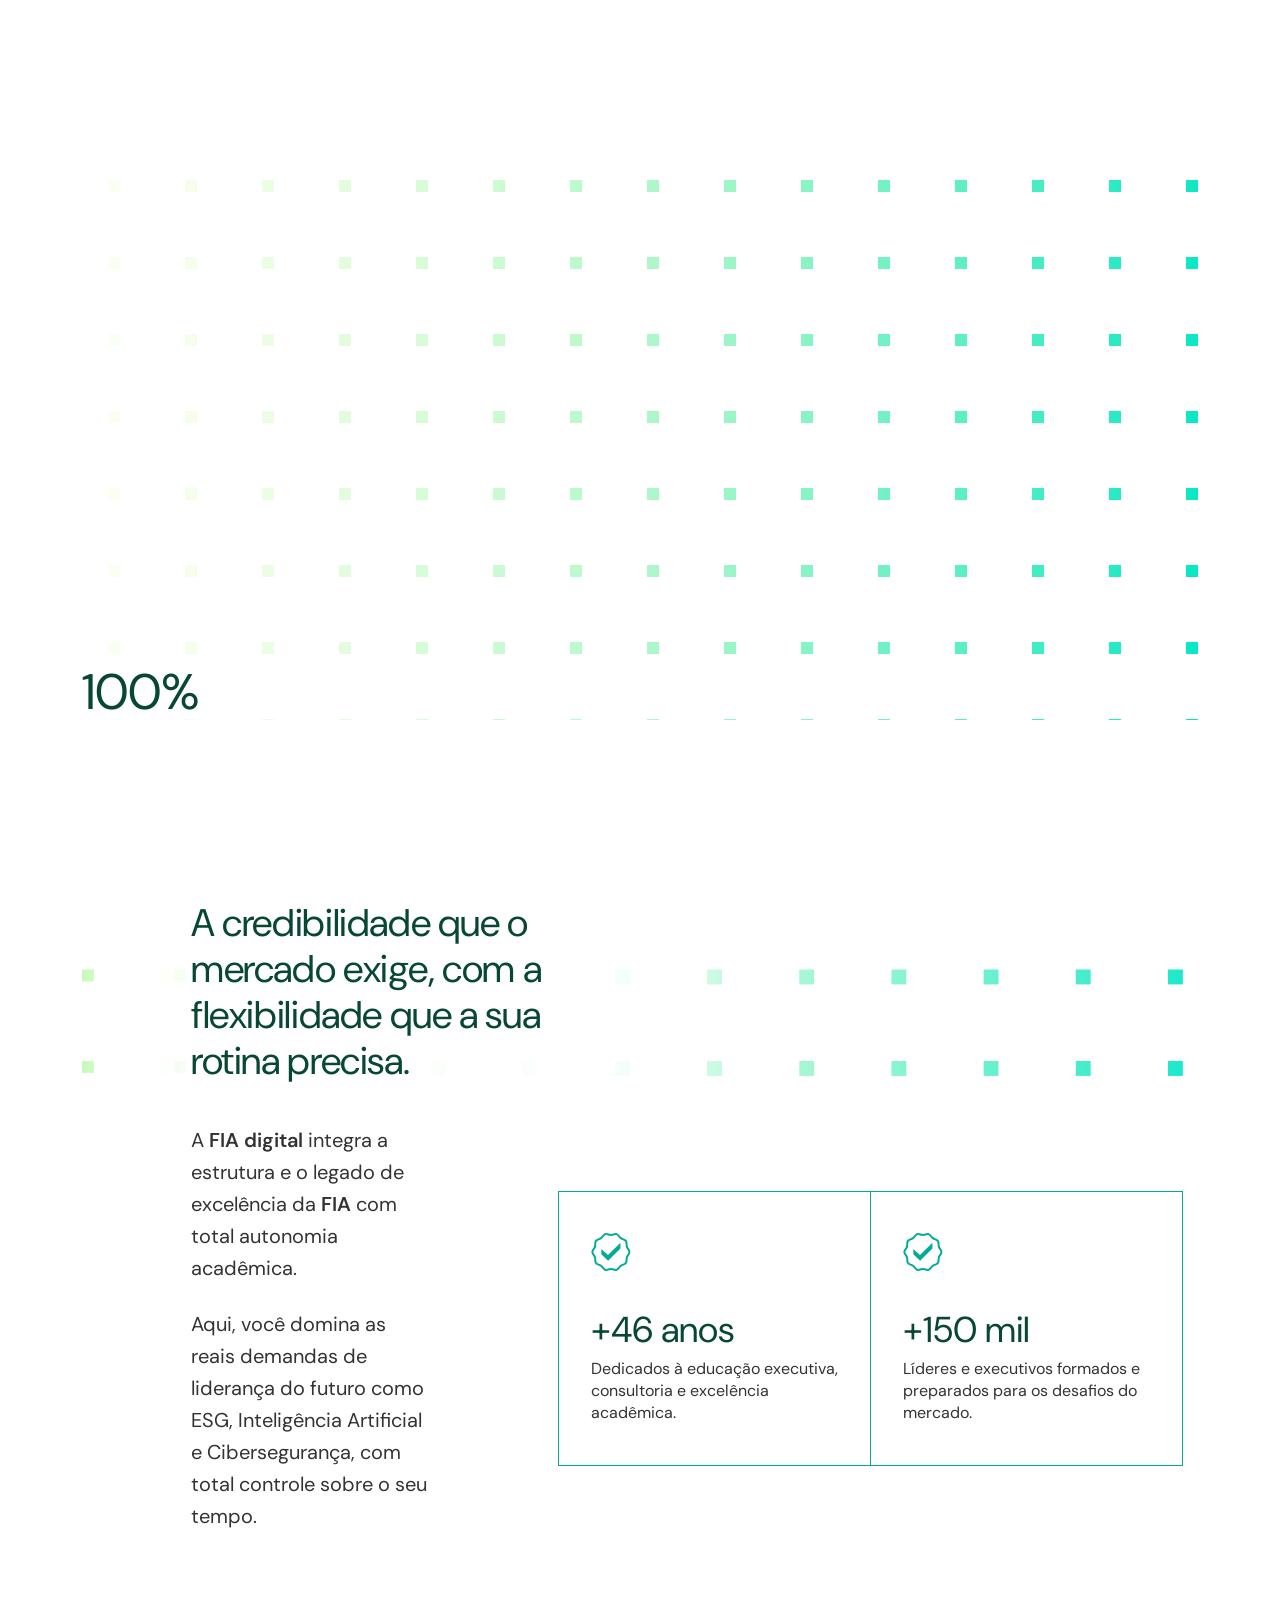
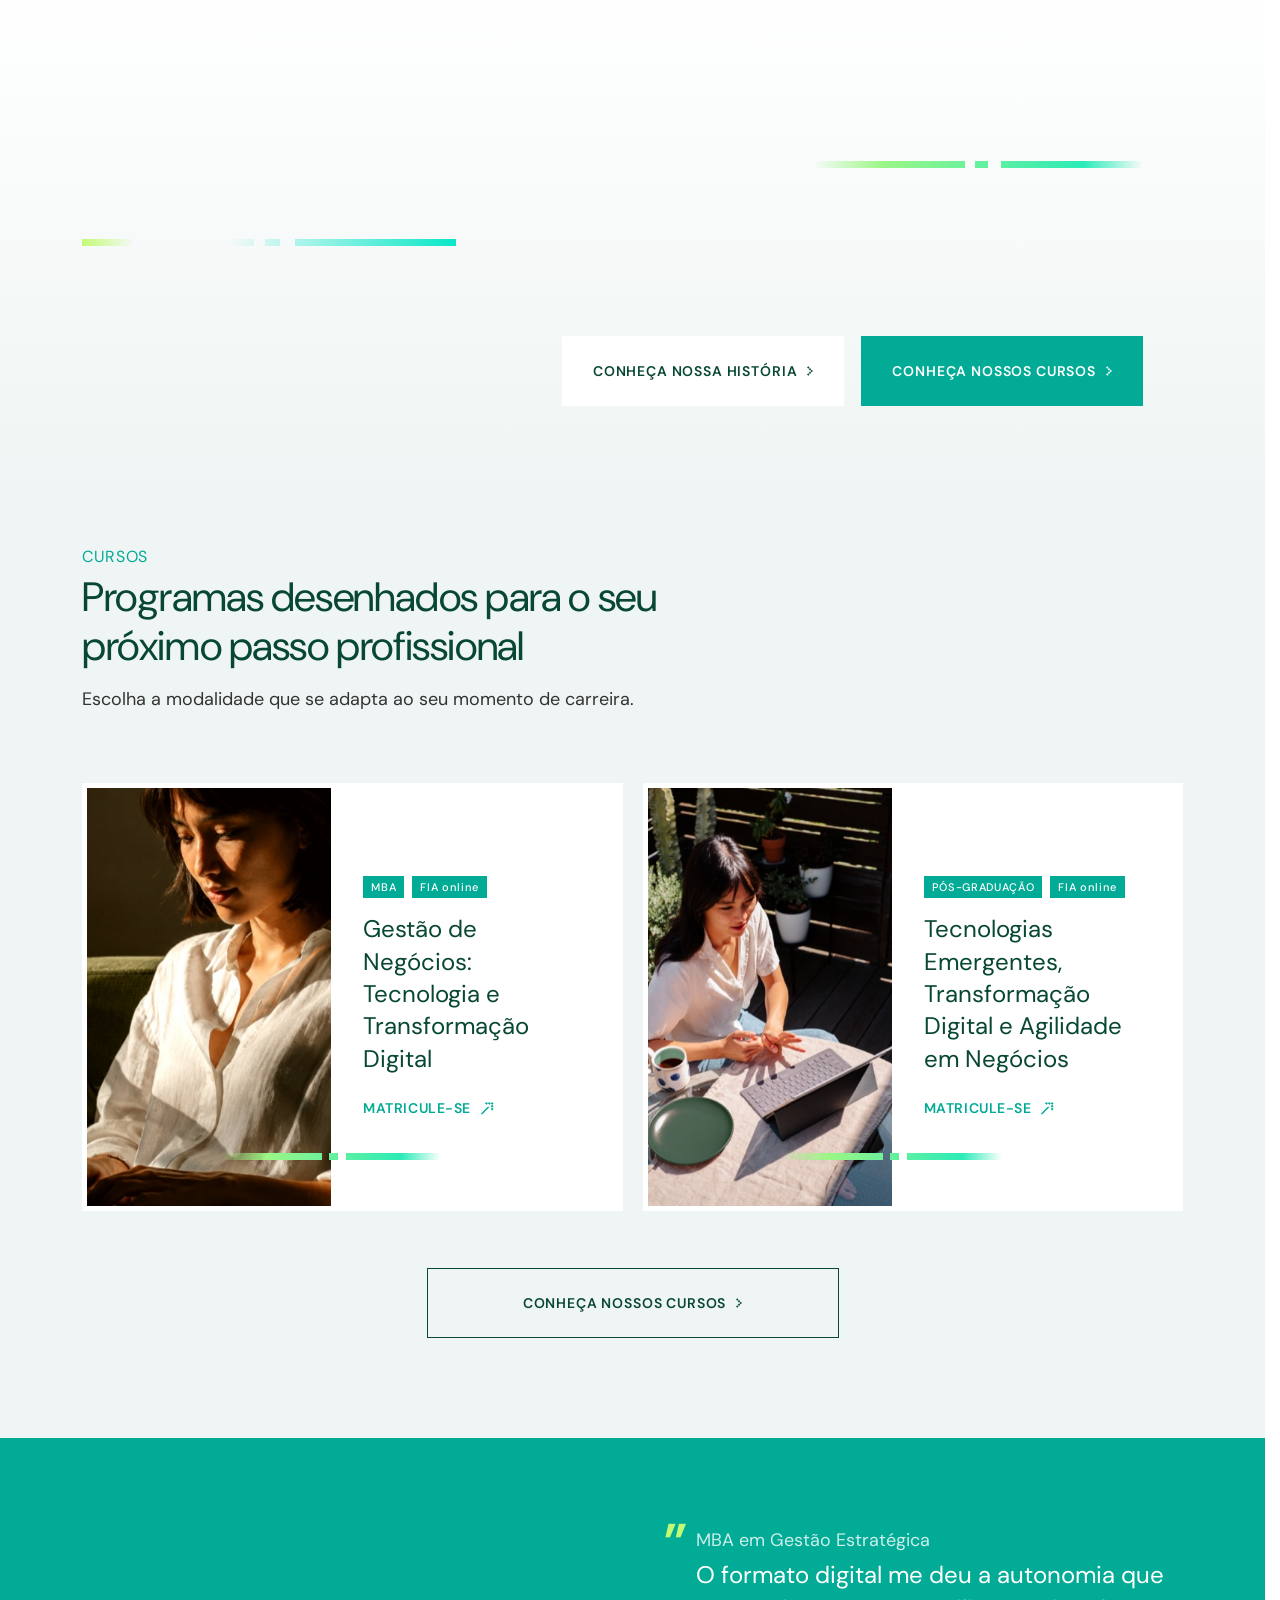
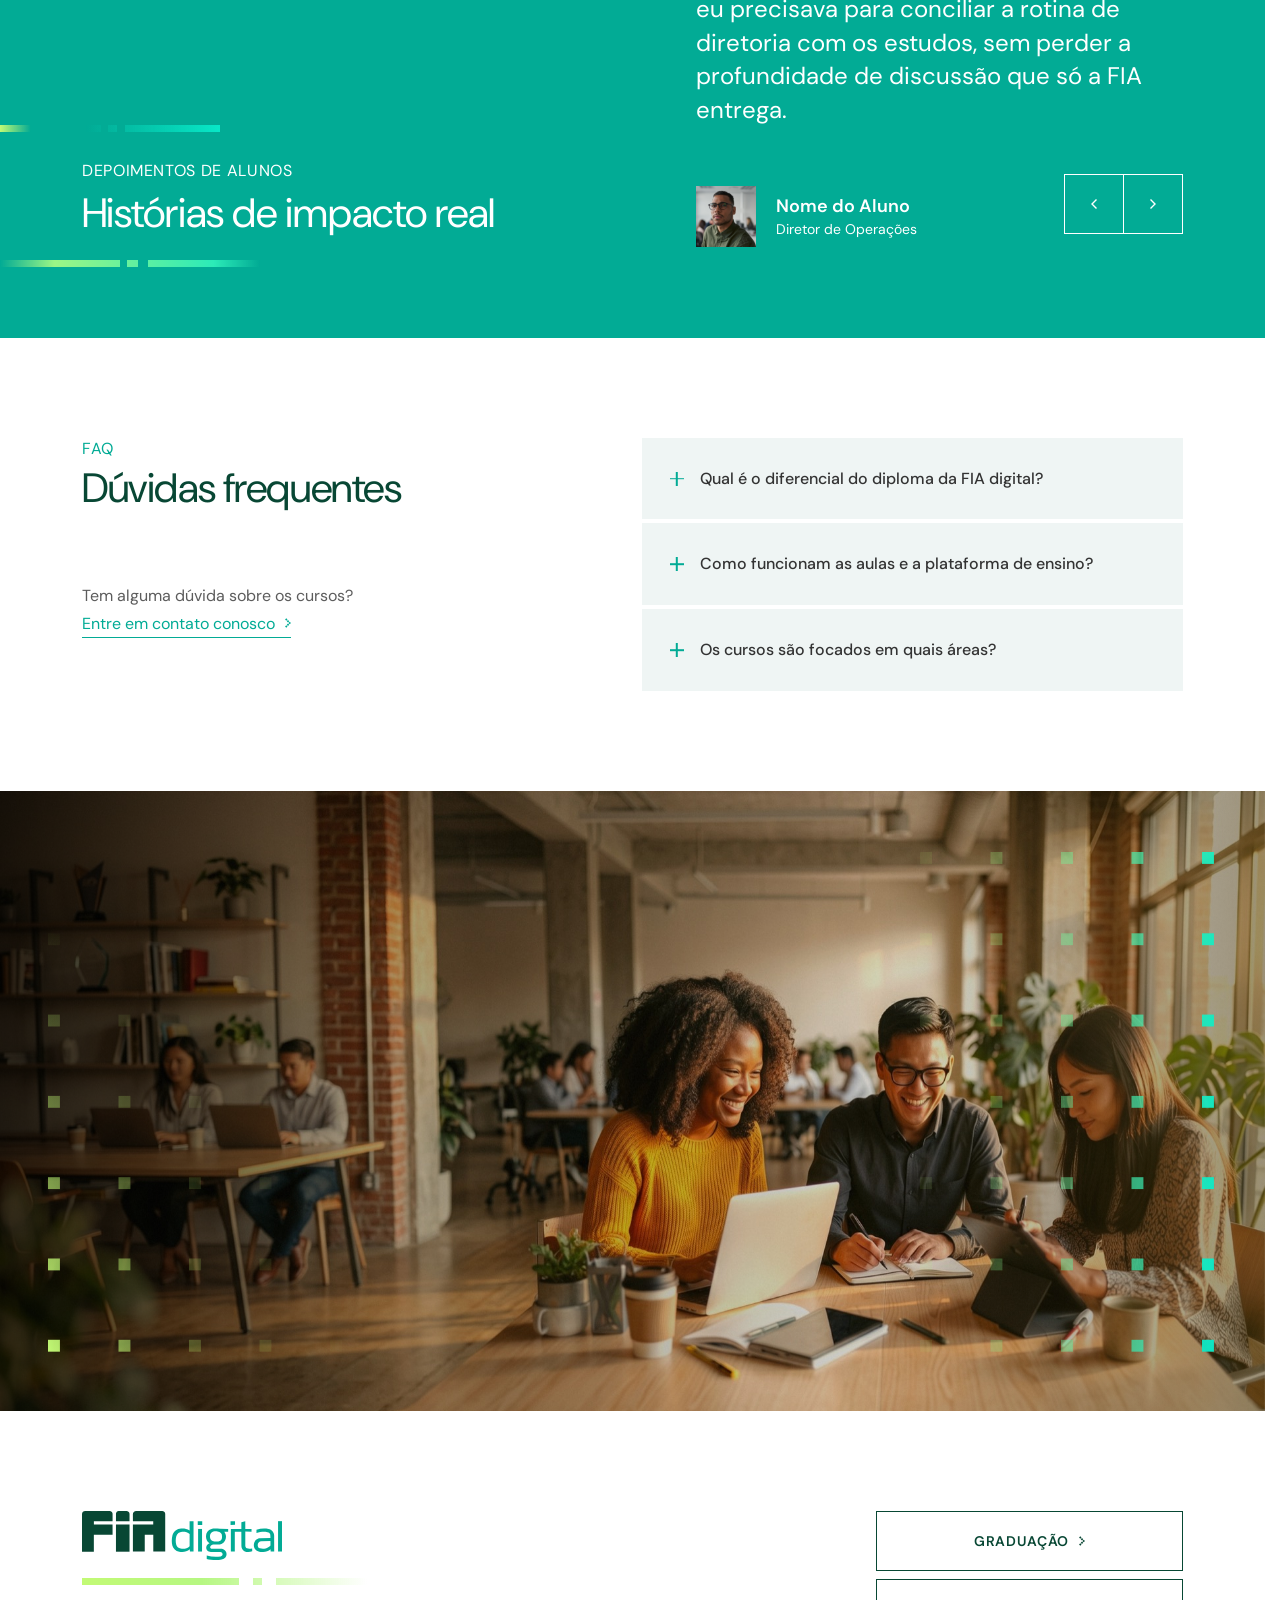
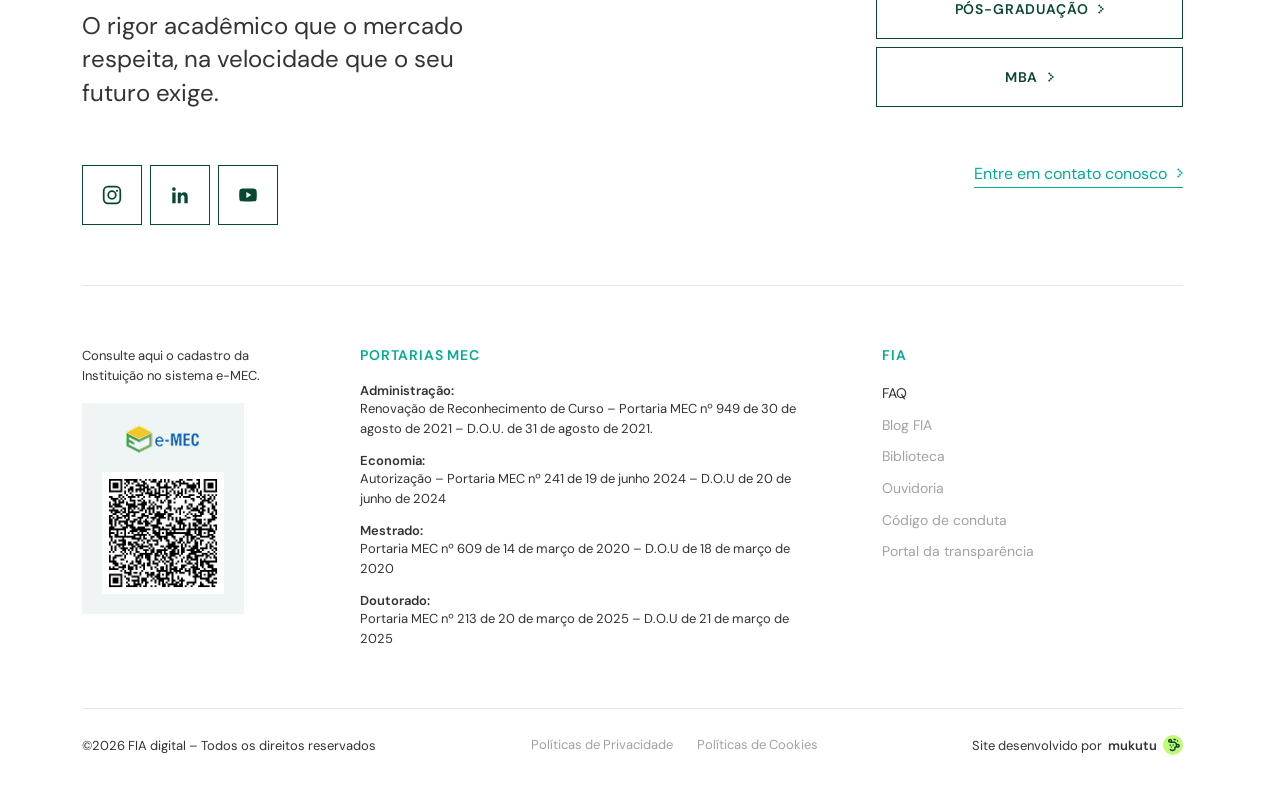
==== commit e1bca13a: "Animação de carregamento na abertura da Home, só na primeira visita O cliente desenhou no Figma uma " ====
--- a/index.html
+++ b/index.html
@@ -28,10 +28,25 @@
   <link rel="preconnect" href="https://fonts.googleapis.com">
   <link rel="preconnect" href="https://fonts.gstatic.com" crossorigin>
   <link href="https://fonts.googleapis.com/css2?family=DM+Sans:opsz,wght@9..40,400;9..40,500;9..40,600&display=swap" rel="stylesheet">
-  <script>document.documentElement.classList.add('js-hero-preload')</script>
+  <script>
+    document.documentElement.classList.add('js-hero-preload');
+    try {
+      if (!window.sessionStorage.getItem('fiaPreloaderShown')) {
+        document.documentElement.classList.add('js-preloader-active');
+        window.sessionStorage.setItem('fiaPreloaderShown', '1');
+      }
+    } catch (e) { /* sessionStorage indisponível (navegação privada) — sem pré-loader, site funciona normal */ }
+  </script>
   <link rel="stylesheet" href="styles.css">
 </head>
 <body>
+
+<div class="preloader" aria-hidden="true">
+  <div class="preloader__stage">
+    <div class="dots dots--preloader"></div>
+    <p class="preloader__pct">0%</p>
+  </div>
+</div>
 
 <!-- ============ Barra de navegação ============ -->
 <header class="site-header" id="site-header">
--- a/styles.css
+++ b/styles.css
@@ -48,7 +48,15 @@
 @media (max-width: 700px)  { :root { --gutter: 24px; } }
 
 /* ---------- Base ---------- */
-html { scroll-behavior: smooth; }
+html {
+  scroll-behavior: smooth;
+  /* Reserva o espaço da barra de rolagem de forma permanente. Sem isso, todo
+     momento em que a página trava o scroll (é o que o preloader da Home faz)
+     a barra some, a área útil alarga alguns pixels e o conteúdo inteiro dá um
+     pulinho para o lado — e outro quando ela volta. Em sistemas com barra
+     flutuante (padrão do Mac) não muda nada: lá ela não ocupa espaço. */
+  scrollbar-gutter: stable;
+}
 
 body {
   font-family: var(--font);
@@ -241,6 +249,103 @@
   }
 }
 
+/* ---------- Preloader de primeira visita (Home) ----------
+   Reaproveita o .dots inteiro (mesma malha, mesmo --grad-dots, mesmo
+   --sq/--pitch) — só espelha a direção da varredura (direita→esquerda,
+   o oposto do padrão do site). Ligado/desligado via classe no <html>
+   (ver index.html e script.js). Nunca aparece nas outras 3 páginas,
+   que não têm essa marcação nem esse elemento. */
+.preloader {
+  position: fixed;
+  inset: 0;
+  z-index: 60;
+  display: none;
+  align-items: center;
+  background: var(--white);
+  padding-inline: var(--edge);
+}
+html.js-preloader-active .preloader { display: flex; }
+/* Trava o scroll enquanto o preloader roda. Quem evita o pulo lateral nessa
+   hora é o scrollbar-gutter lá no bloco "Base" do html — de propósito NÃO
+   aqui e NÃO no body: no body, com overflow hidden, ele reservaria um espaço
+   interno e estreitaria o conteúdo justamente durante o preloader. */
+html.js-preloader-active,
+html.js-preloader-active body { overflow: hidden; }
+
+.preloader__stage {
+  position: relative;
+  width: 100%;
+  max-width: var(--container);
+  margin-inline: auto;
+  height: min(562px, 60vh); /* proporção do quadro do Figma (562/1024 do frame 1440×1024) */
+}
+
+.preloader__pct {
+  position: absolute;
+  left: 0;
+  bottom: 0;
+  /* Mesmo tamanho/peso do H1 da abertura (ver .hero h1) */
+  font-size: clamp(34px, 3.9vw, 54px);
+  line-height: 1.1;
+  font-weight: 400;
+  color: var(--deep);
+  font-variant-numeric: tabular-nums; /* dígitos não "dançam" de largura ao contar */
+}
+
+/* Repare que esta malha NÃO usa [data-reveal] (como as outras do site):
+   aquele atributo traz junto a regra genérica [data-reveal]{opacity:0}, que
+   só volta a 1 quando o script soma .is-revealed — e aqui quem comanda a
+   revelação é a timeline do preloader, via --reveal. Com o atributo, o
+   elemento ficava invisível o tempo todo por causa do opacity. Por isso as
+   camadas de máscara da varredura são declaradas aqui direto.
+   Fórmula do --sweep idêntica à padrão (só o ângulo do gradiente
+   invertido: 270deg em vez de 90deg), pra área revelada crescer a partir
+   da borda DIREITA em vez da esquerda. */
+.dots.dots--preloader {
+  position: absolute;
+  inset: 0;
+  --reveal: 0%;
+  --sweep: linear-gradient(270deg, #000 0%, #000 var(--reveal), transparent calc(var(--reveal) + 10%), transparent 100%);
+  -webkit-mask-image: var(--mask-base), var(--sweep);
+  mask-image: var(--mask-base), var(--sweep);
+  -webkit-mask-size: var(--pitch-x) var(--pitch-y), var(--pitch-x) var(--pitch-y), 100% 100%, 100% 100%;
+  mask-size: var(--pitch-x) var(--pitch-y), var(--pitch-x) var(--pitch-y), 100% 100%, 100% 100%;
+  -webkit-mask-repeat: repeat, repeat, no-repeat, no-repeat;
+  mask-repeat: repeat, repeat, no-repeat, no-repeat;
+  /* Mesma âncora do .dots--hero: cola o quadrado da direita (o lado por
+     onde a varredura começa) na borda direita da caixa, em vez de deixar
+     sobrar meio vão. Só nas duas camadas que repetem em grade — o --fade
+     e o --sweep continuam em "left top", senão a varredura sairia
+     deslocada. */
+  -webkit-mask-position: calc(100% + var(--pitch-x) - var(--sq)) top, calc(100% + var(--pitch-x) - var(--sq)) top, left top, left top;
+  mask-position: calc(100% + var(--pitch-x) - var(--sq)) top, calc(100% + var(--pitch-x) - var(--sq)) top, left top, left top;
+}
+
+/* O Hero "sobe" por cima do preloader e fica transparente enquanto o
+   preloader está ativo — é isso que deixa o fundo branco + a malha
+   aparecerem ao redor da janelinha da foto (que é o próprio
+   .hero__media real, só que clipado a um único ponto no centro, ou
+   seja, invisível, no início). Conforme o clip-path cresce (script.js),
+   a foto vai cobrindo a malha por cima, do centro pra fora — sem
+   precisar de nenhuma animação extra na malha em si. */
+html.js-preloader-active .hero { background: transparent; z-index: 61; }
+html.js-preloader-active .hero__media {
+  opacity: 1;
+  clip-path: inset(50% 50% 50% 50%); /* colapsado num ponto — nada visível até o script.js começar a crescer */
+}
+/* O título é branco e, enquanto o fundo do preloader também é branco, ele
+   passa despercebido — mas assim que a foto começa a crescer por trás dele,
+   apareceria por cima dela, antes da hora. Fica escondido até o preloader
+   entregar o bastão para a entrada normal da hero (que revela palavra por
+   palavra). */
+html.js-preloader-active .hero h1 { opacity: 0; }
+
+@media (prefers-reduced-motion: reduce) {
+  html.js-preloader-active .preloader { display: none; }
+  html.js-preloader-active .hero { background: var(--ink); z-index: auto; }
+  html.js-preloader-active .hero__media { clip-path: none; opacity: 1; }
+}
+
 /* ---------- Linhas tracejadas com gradiente ---------- */
 .dash-line {
   display: block;
@@ -289,7 +394,7 @@
    Antes da timeline rodar o <html> tem .js-hero-preload (injetado no <head>).
    Tudo que a timeline vai animar já nasce escondido só com transform/opacity.
    Sem JS a classe nunca entra, então nada fica escondido. */
-.js-hero-preload .hero__media { opacity: 0; }
+.js-hero-preload:not(.js-preloader-active) .hero__media { opacity: 0; }
 .js-hero-preload .site-header { opacity: 0; transform: translateY(-22px); }
 .js-hero-preload .hero__aside { opacity: 0; transform: translateY(14px); }
 .js-hero-preload .hero__actions { opacity: 0; transform: translateY(12px); }
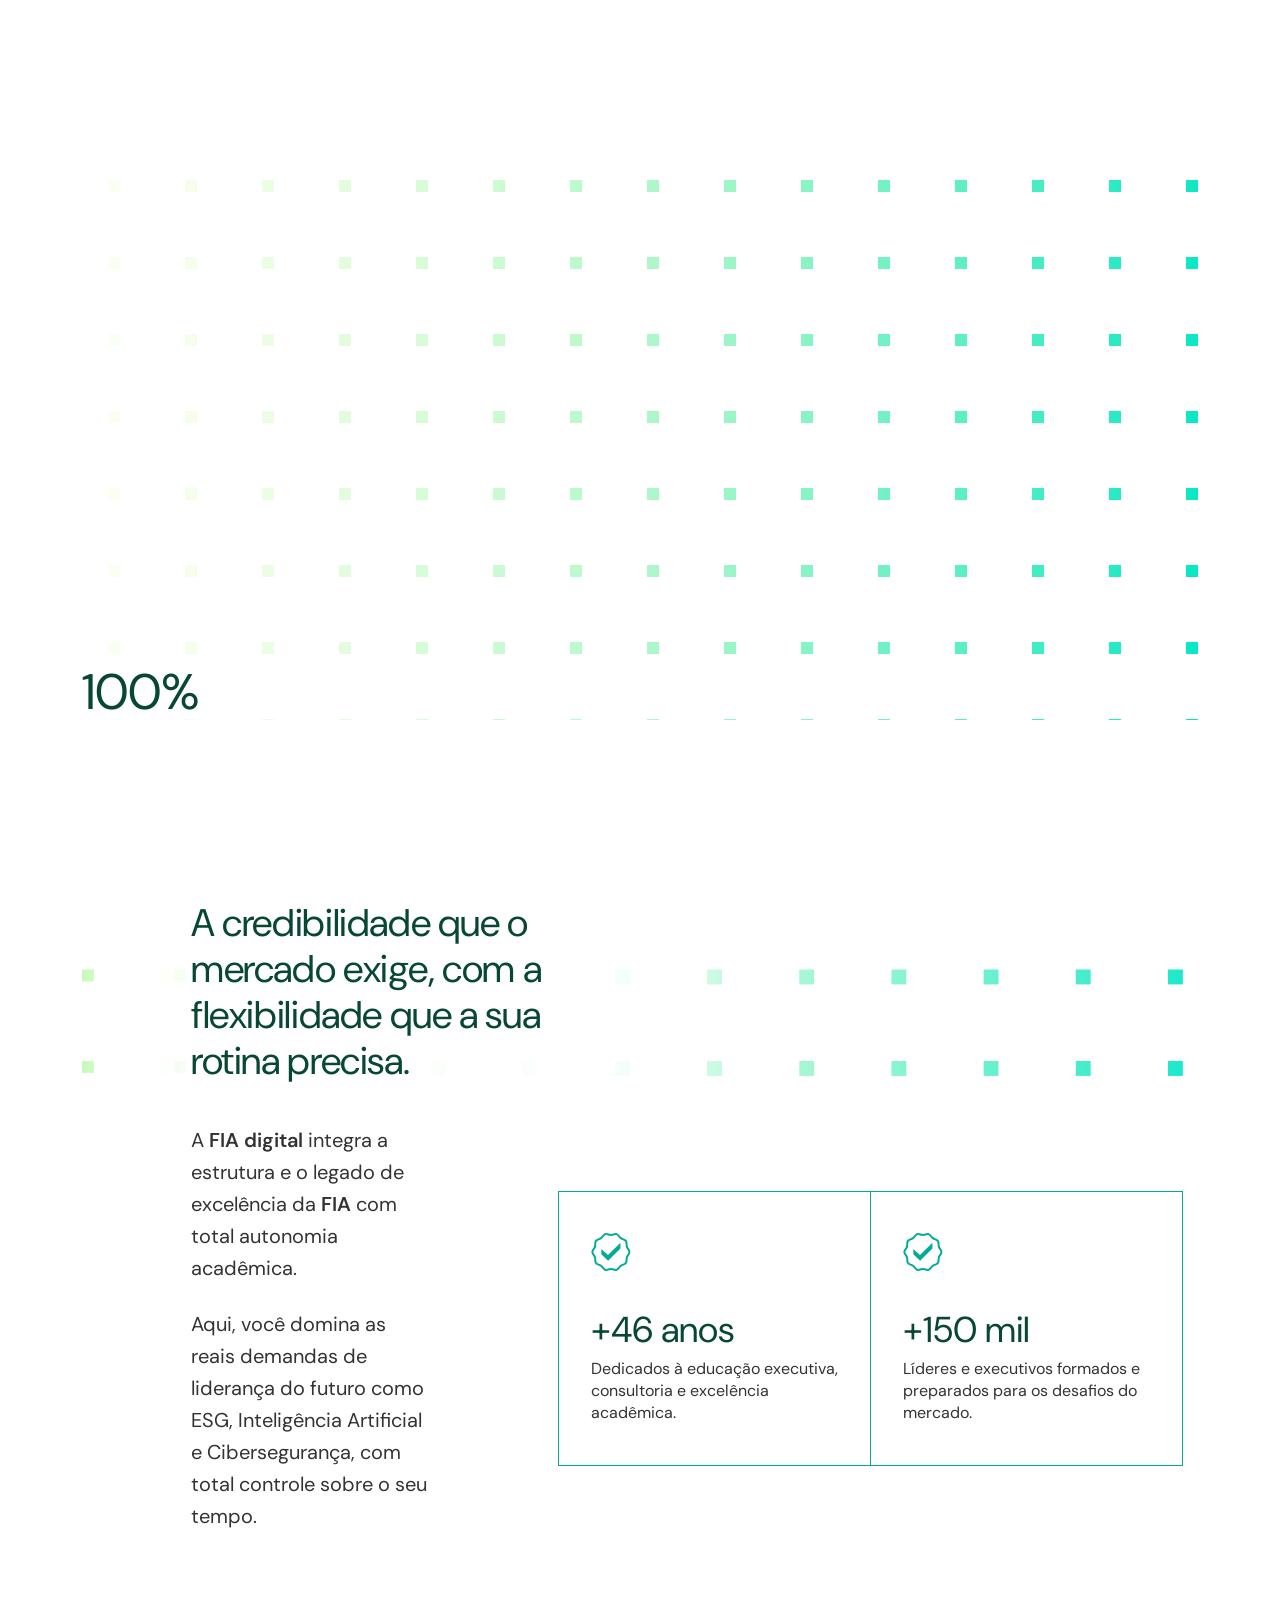
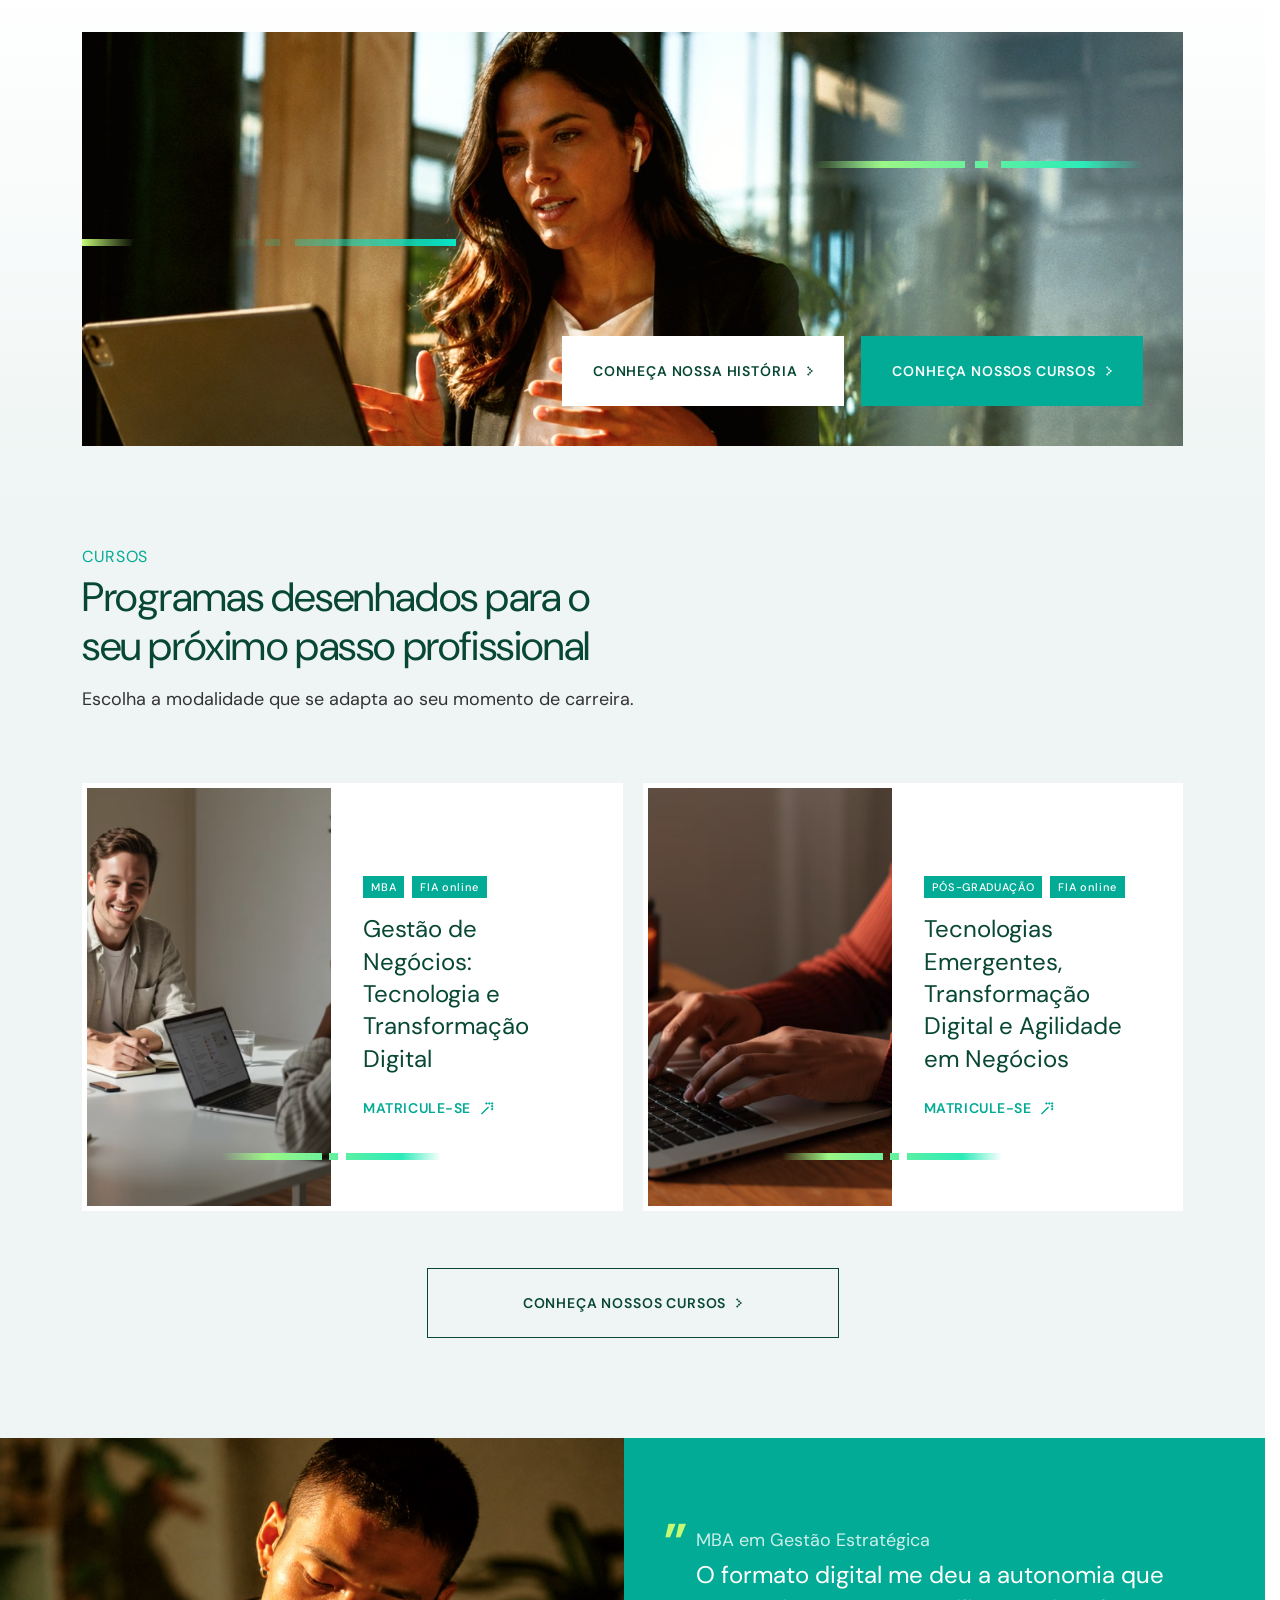
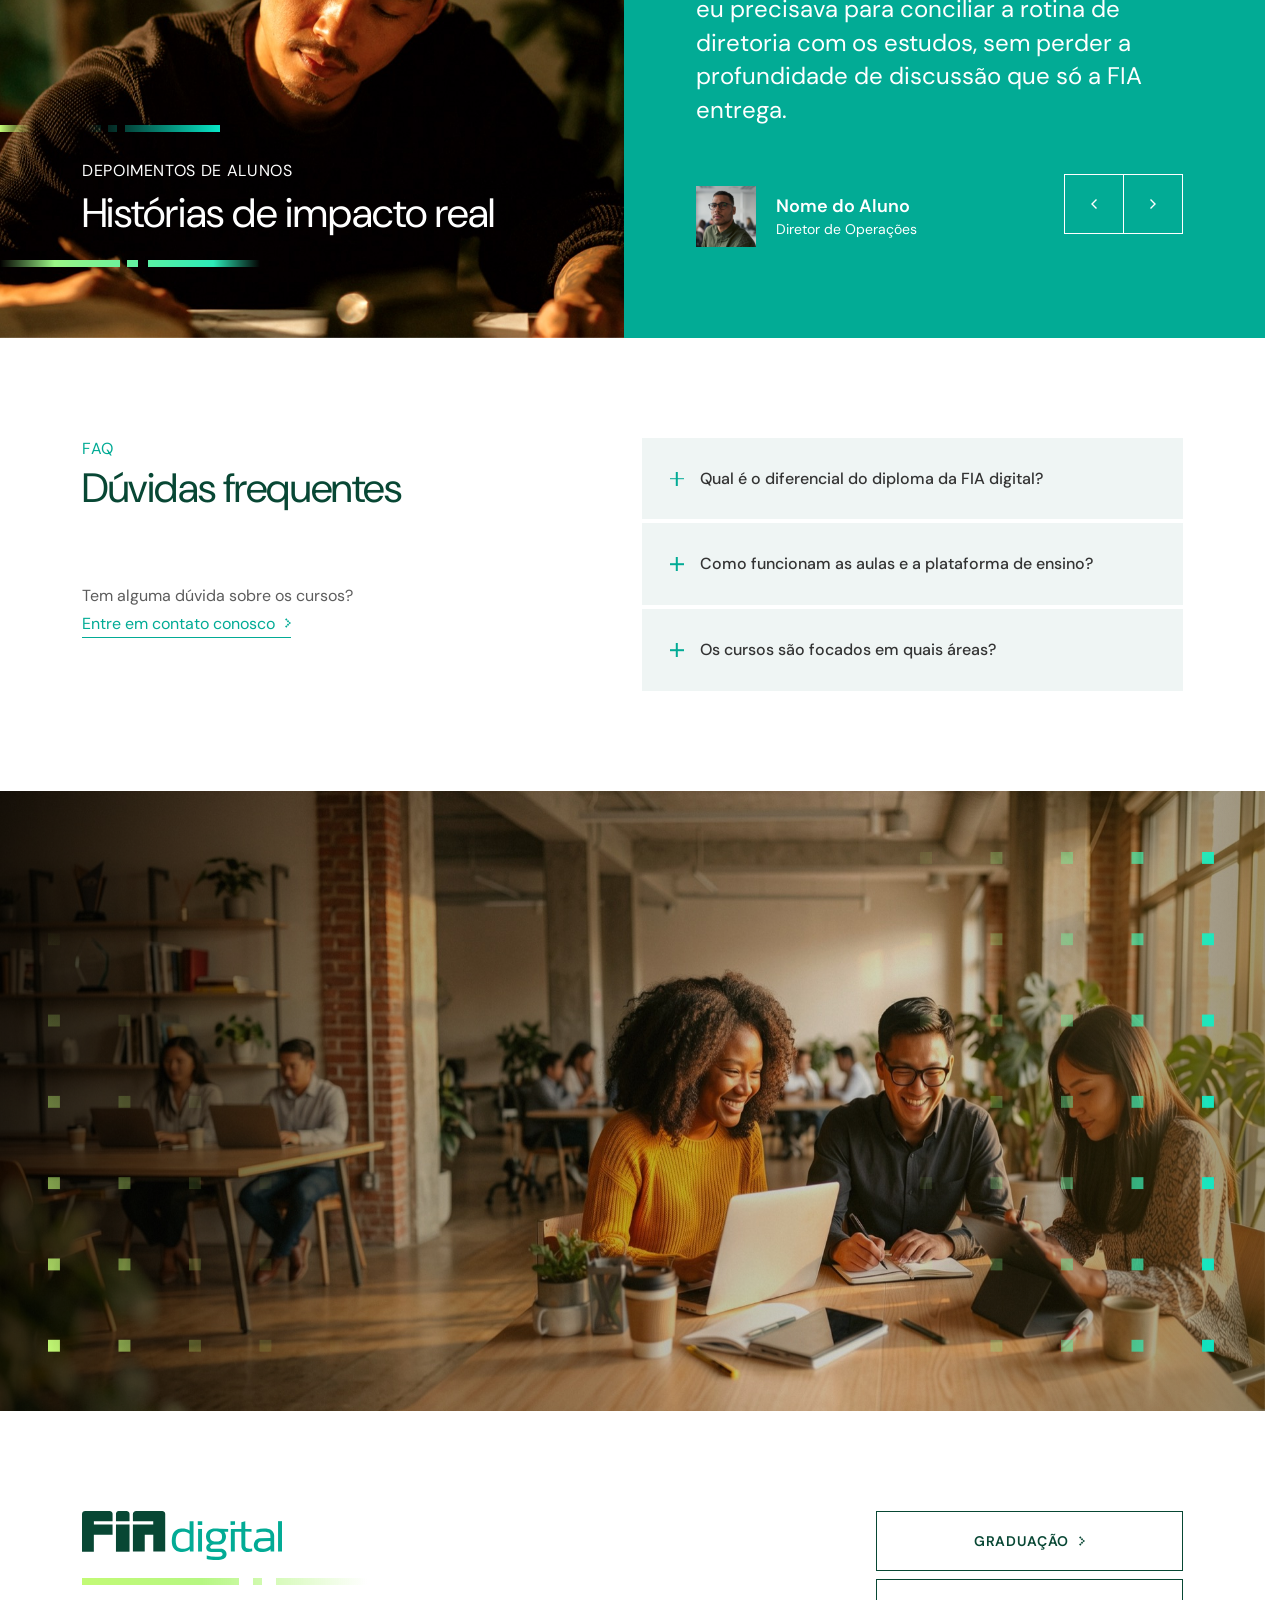
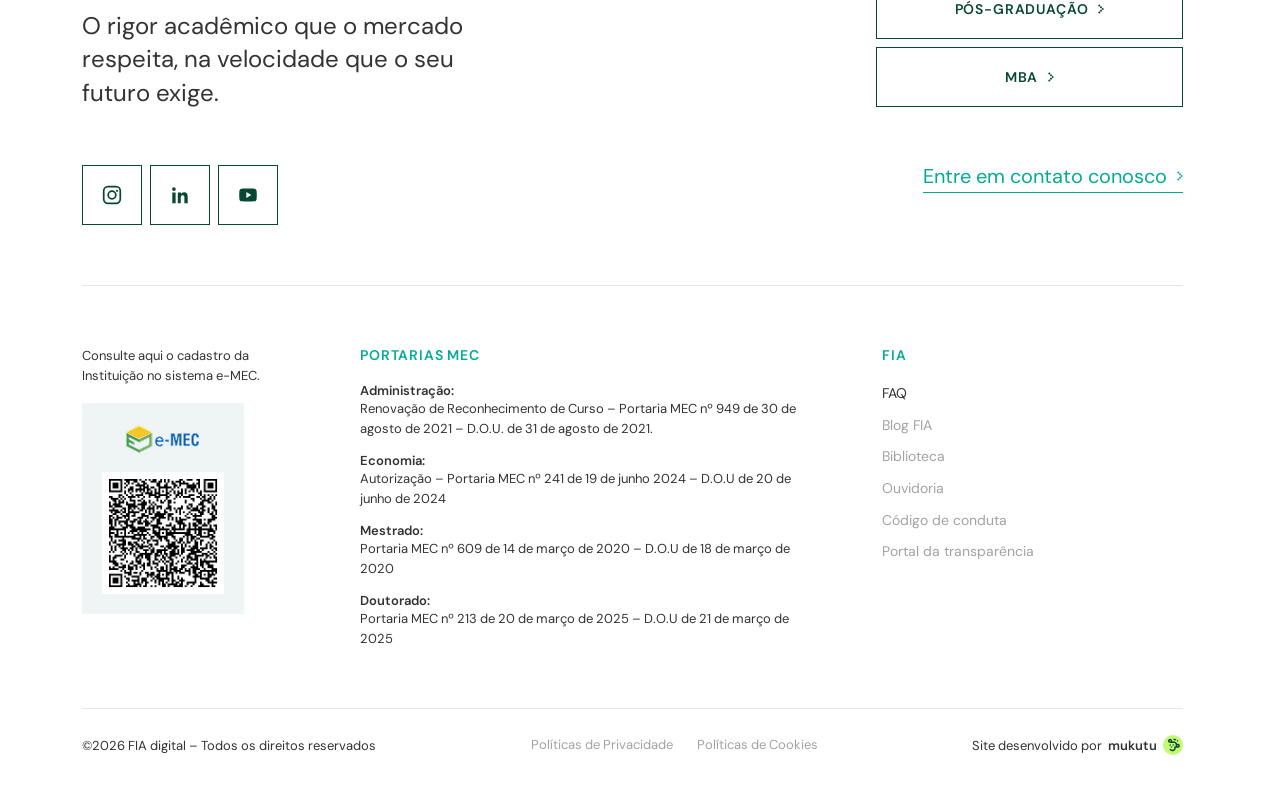
==== commit 346de596: "Update from Ship Studio Made-With: Ship Studio" ====
--- a/index.html
+++ b/index.html
@@ -457,6 +457,7 @@
   </div>
 </footer>
 
+  <script src="vendor/lenis.min.js"></script>
   <script src="vendor/gsap.min.js"></script>
   <script src="vendor/SplitText.min.js"></script>
   <script src="script.js"></script>
--- a/styles.css
+++ b/styles.css
@@ -49,7 +49,12 @@
 
 /* ---------- Base ---------- */
 html {
-  scroll-behavior: smooth;
+  /* Sem `scroll-behavior: smooth` aqui de propósito: quem cuida da rolagem
+     suave da página (inclusive dos links âncora) agora é o Lenis — ver o
+     bloco "Rolagem suave (Lenis)" logo abaixo. As duas coisas ligadas ao
+     mesmo tempo brigam entre si. O `scroll-behavior: smooth` que continua
+     existindo nos carrosséis é outra história: lá ele serve às setinhas de
+     avançar/voltar, que rolam de lado dentro do próprio carrossel. */
   /* Reserva o espaço da barra de rolagem de forma permanente. Sem isso, todo
      momento em que a página trava o scroll (é o que o preloader da Home faz)
      a barra some, a área útil alarga alguns pixels e o conteúdo inteiro dá um
@@ -68,6 +73,17 @@
 
 a { color: inherit; text-decoration: none; }
 strong { font-weight: 600; }
+
+/* ---------- Rolagem suave (Lenis) ----------
+   Regras recomendadas pela própria biblioteca (vendor/lenis.min.js). O Lenis
+   coloca as classes `lenis`, `lenis-smooth` e `lenis-stopped` no <html>
+   sozinho — nada aqui precisa ser ligado à mão. Ele NÃO usa wrapper com
+   transform, então tudo que é `position: sticky` no site (faixa de transição
+   da Home, banner final, coluna do FAQ) continua funcionando normalmente. */
+html.lenis, html.lenis body { height: auto; }
+.lenis.lenis-smooth { scroll-behavior: auto !important; }
+.lenis.lenis-smooth [data-lenis-prevent] { overscroll-behavior: contain; }
+.lenis.lenis-stopped { overflow: hidden; }
 
 /* ==========================================================================
    Utilitários compartilhados
@@ -100,6 +116,7 @@
   font-weight: 400;
   color: var(--deep);
   letter-spacing: -0.01em;
+  text-wrap: balance;
 }
 
 /* Variante centralizada do bloco de título */
@@ -849,6 +866,19 @@
 }
 .course-card:hover { border-color: var(--aqua); }
 
+/* O cartão inteiro é clicável: o link "Matricule-se" continua sendo o único
+   link real, mas seu ::after é esticado por cima de todo o cartão. Assim não
+   há link duplicado nem link dentro de link, e leitores de tela continuam
+   anunciando um único destino. */
+.course-card { position: relative; }
+.course-card .link-arrow::after {
+  content: '';
+  position: absolute;
+  inset: 0;
+  z-index: 2;
+}
+.course-card:hover .link-arrow { color: var(--deep); }
+
 .course-card__media {
   position: relative;
   flex: 0 0 49%;
@@ -1070,7 +1100,15 @@
   gap: 17px;
 }
 
-.faq__aside { display: flex; flex-direction: column; gap: 72px; }
+.faq__aside {
+  display: flex;
+  flex-direction: column;
+  gap: 72px;
+  /* Acompanha a rolagem: o título e o contato seguem visíveis mesmo com muitas perguntas */
+  position: sticky;
+  top: 100px;
+  align-self: start;
+}
 .faq__help  { display: flex; flex-direction: column; gap: 5px; }
 .faq__help p { font-size: 16px; line-height: 1.4; color: rgba(51, 51, 51, .8); }
 
@@ -1246,7 +1284,7 @@
   gap: 8px;
 }
 .footer-top__links .btn { min-height: 60px; width: 100%; }
-.footer-contact { align-self: flex-end; margin-top: 48px; }
+.footer-contact { align-self: flex-end; margin-top: 48px; font-size: 20px; }
 
 /* -- Parte do meio -- */
 .footer-mid {
@@ -1355,6 +1393,7 @@
   .quote__nav { right: var(--gutter); bottom: 40px; }
 
   .faq__inner { grid-template-columns: 1fr; gap: 48px; }
+  .faq__aside { position: static; }
 
   .footer-mid { grid-template-columns: 1fr; gap: 40px; }
 }
@@ -1710,17 +1749,63 @@
   width: 100%;
   height: 100%;
   object-fit: cover;
-}
+  pointer-events: none;
+}
+/* Véu escuro por cima do vídeo, para o botão de play ter contraste */
+.video-frame::after {
+  content: '';
+  position: absolute;
+  inset: 0;
+  z-index: 1;
+  background: rgba(16, 17, 11, .32);
+  pointer-events: none;
+  transition: background .35s ease-in-out;
+}
+.video-frame:hover::after { background: rgba(16, 17, 11, .45); }
+
 .video-frame__play {
   position: absolute;
+  z-index: 2;
   top: 50%;
   left: 50%;
   transform: translate(-50%, -50%);
-  width: 70px;
+  display: flex;
+  align-items: center;
+  justify-content: center;
+  min-width: 70px;
   height: 70px;
-  transition: transform .2s ease;
-}
-.video-frame:hover .video-frame__play { transform: translate(-50%, -50%) scale(1.06); }
+  padding: 0;
+  border: 1px solid var(--aqua);
+  background: transparent;
+  color: var(--aqua);
+  transition: background .35s ease-in-out, border-color .35s ease-in-out,
+              color .35s ease-in-out, padding .35s ease-in-out;
+}
+.video-frame__play-label {
+  max-width: 0;
+  overflow: hidden;
+  opacity: 0;
+  font-size: 14px;
+  font-weight: 500;
+  line-height: 1;
+  letter-spacing: .08em;
+  text-transform: uppercase;
+  white-space: nowrap;
+  transition: max-width .35s ease-in-out, opacity .35s ease-in-out,
+              margin-right .35s ease-in-out;
+}
+.video-frame__play-icon { flex: none; display: block; }
+
+.video-frame:hover .video-frame__play {
+  background: var(--aqua);
+  color: var(--white);
+  padding: 0 24px;
+}
+.video-frame:hover .video-frame__play-label {
+  max-width: 90px;
+  opacity: 1;
+  margin-right: 12px;
+}
 
 /* ---------- Faixa deslizante ---------- */
 .marquee {
@@ -2087,7 +2172,7 @@
 .person-card__body {
   position: absolute;
   inset: auto 0 0 0;
-  min-height: 201px;
+  min-height: 230px;
   background: var(--white);
   padding: 40px;
   display: flex;
@@ -2095,11 +2180,12 @@
   gap: 15px;
 }
 .person-card__body h3 {
-  max-width: 267px;
+  padding-right: 33px; /* espaço para o ícone do LinkedIn */
   font-size: 28px;
   line-height: 1.2;
   font-weight: 400;
   color: var(--deep);
+  text-wrap: pretty;
 }
 .person-card__body p { font-size: 16px; line-height: 1.4; color: var(--text); }
 .person-card__in {
@@ -2396,7 +2482,7 @@
 }
 .course-card--vertical .course-card__media {
   flex: none;
-  height: 210px;
+  height: 300px;
   overflow: hidden;
   background: var(--aqua);
 }
@@ -2459,7 +2545,7 @@
   flex-direction: column;
   justify-content: flex-end;
   gap: 20px;
-  padding: 205px 24px 40px 40px;
+  padding: 205px 40px 40px 40px;
   background: var(--aqua);
   color: var(--white);
   overflow: hidden;
@@ -2569,12 +2655,11 @@
 }
 .quote-card__mark {
   position: absolute;
-  top: 26px;
-  left: -18px;
-  font-size: 56px;
-  line-height: 1;
-  font-weight: 600;
-  color: var(--lime);
+  top: 29px;
+  left: -31px;
+  width: 64px;
+  height: 47px;
+  display: block;
 }
 .quote-card__course { font-size: 18px; line-height: 1.4; color: var(--aqua); opacity: .8; }
 .quote-card blockquote { font-size: 18px; line-height: 1.6; color: var(--text); }
@@ -2644,7 +2729,37 @@
 
   .wall { padding-block: 72px; }
   .quote-card { padding: 32px 28px; }
-  .quote-card__mark { left: 10px; top: 8px; font-size: 44px; }
+  .quote-card__mark { left: -26px; top: 22px; width: 53px; height: 39px; }
+}
+
+/* Em telas estreitas os filtros viram um trilho que rola na horizontal,
+   em vez de quebrarem em várias linhas. */
+@media (max-width: 590px) {
+  .filters {
+    /* stretch + width auto: o trilho ocupa a largura da seção (e não a do
+       conteudo), condição para o overflow virar rolagem em vez de vazamento */
+    align-self: stretch;
+    width: auto;
+    flex-wrap: nowrap;
+    overflow-x: auto;
+    overflow-y: hidden;
+    overscroll-behavior-x: contain;
+    scrollbar-width: none;
+    -ms-overflow-style: none;
+    /* sangra até a borda da tela para o último botão não parecer cortado,
+       mantendo o alinhamento visual com o resto da seção */
+    margin-inline: calc(var(--gutter) * -1);
+    padding-inline: var(--gutter);
+    /* respiro para a borda de 1px e o anel de foco não serem cortados */
+    padding-block: 2px;
+  }
+  .filters::-webkit-scrollbar { display: none; }
+  .filters .btn { flex: 0 0 auto; }
+
+  /* arrastar com o mouse, igual aos outros carrosséis do site */
+  .filters { cursor: grab; -webkit-user-select: none; user-select: none; }
+  .filters.is-dragging { cursor: grabbing; }
+  .filters.is-dragging .btn { pointer-events: none; }
 }
 
 /* ==========================================================================
@@ -2665,6 +2780,8 @@
   justify-content: space-between;
   gap: 194px;
   padding: 112px var(--edge) 0;
+  /* Deixa um respiro no topo quando o link do FAQ rola até aqui */
+  scroll-margin-top: 90px;
 }
 .contato-hero__copy {
   flex: 0 1 520px;
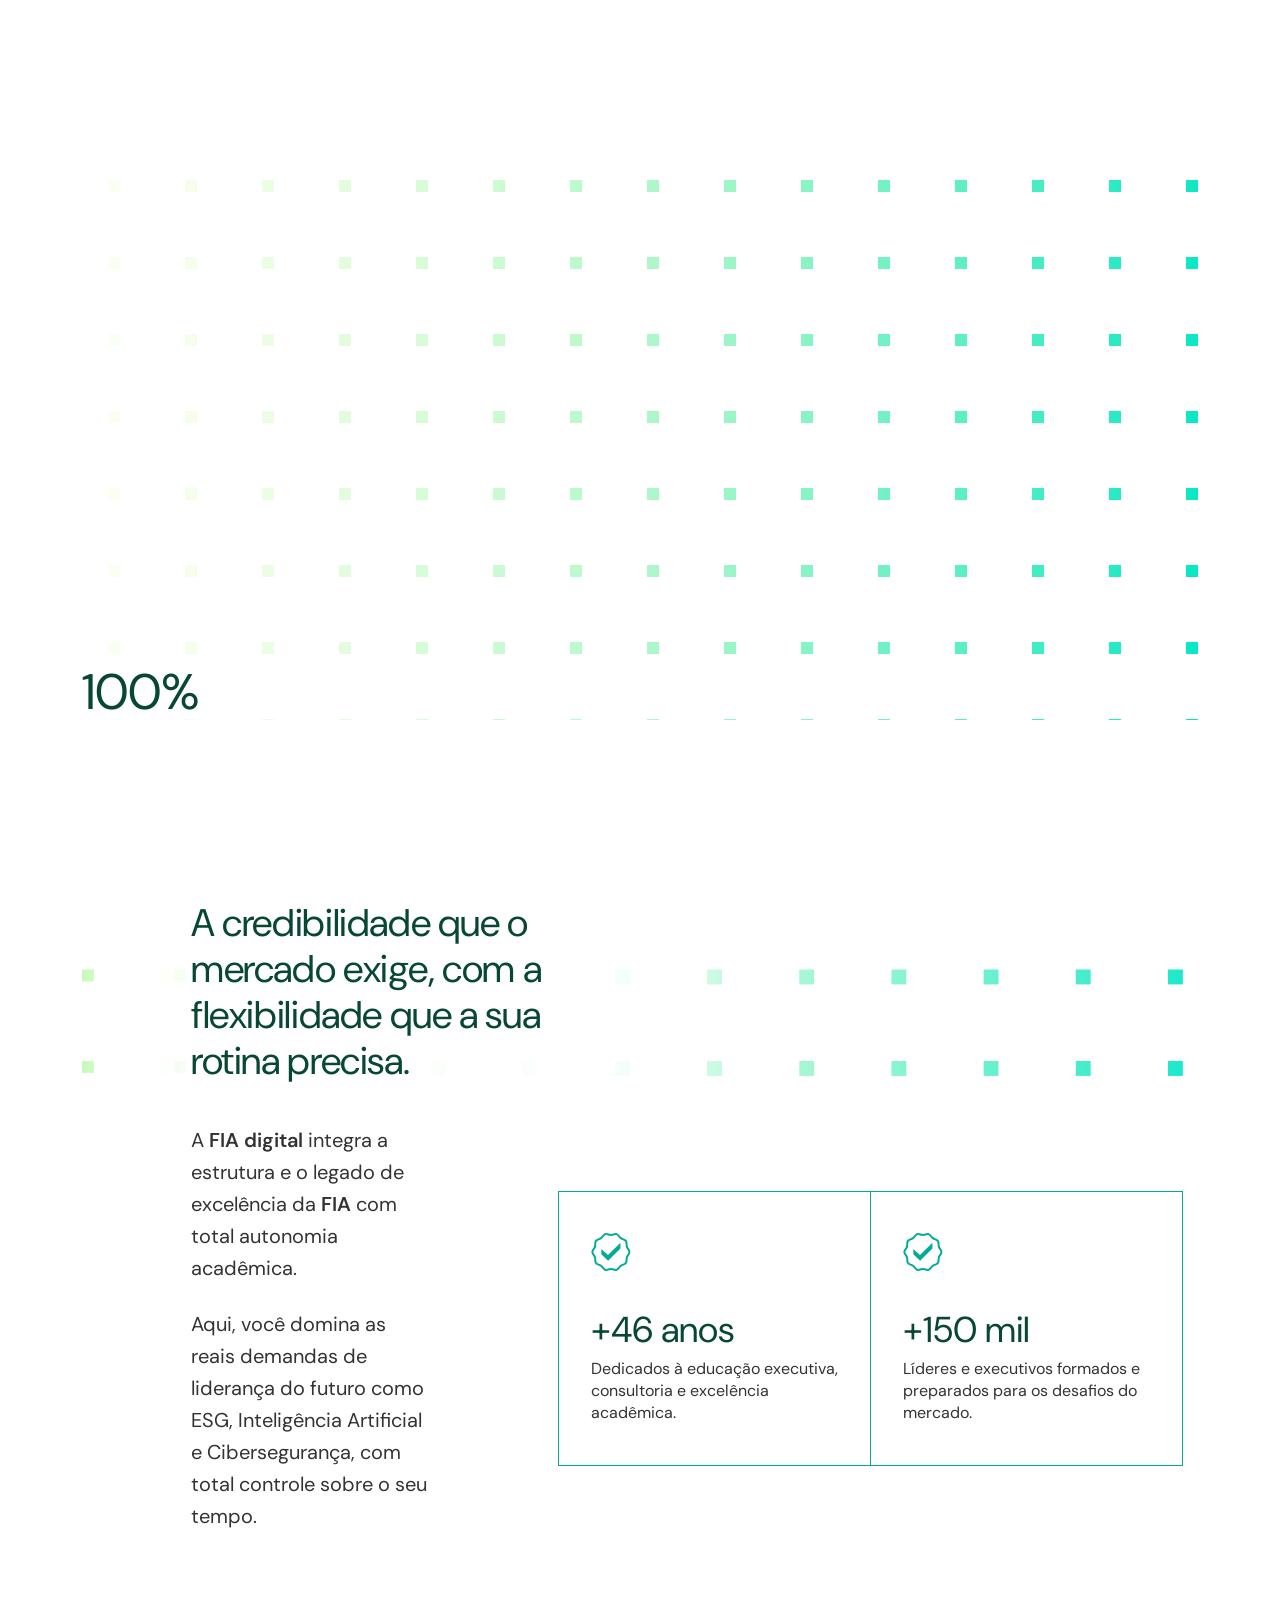
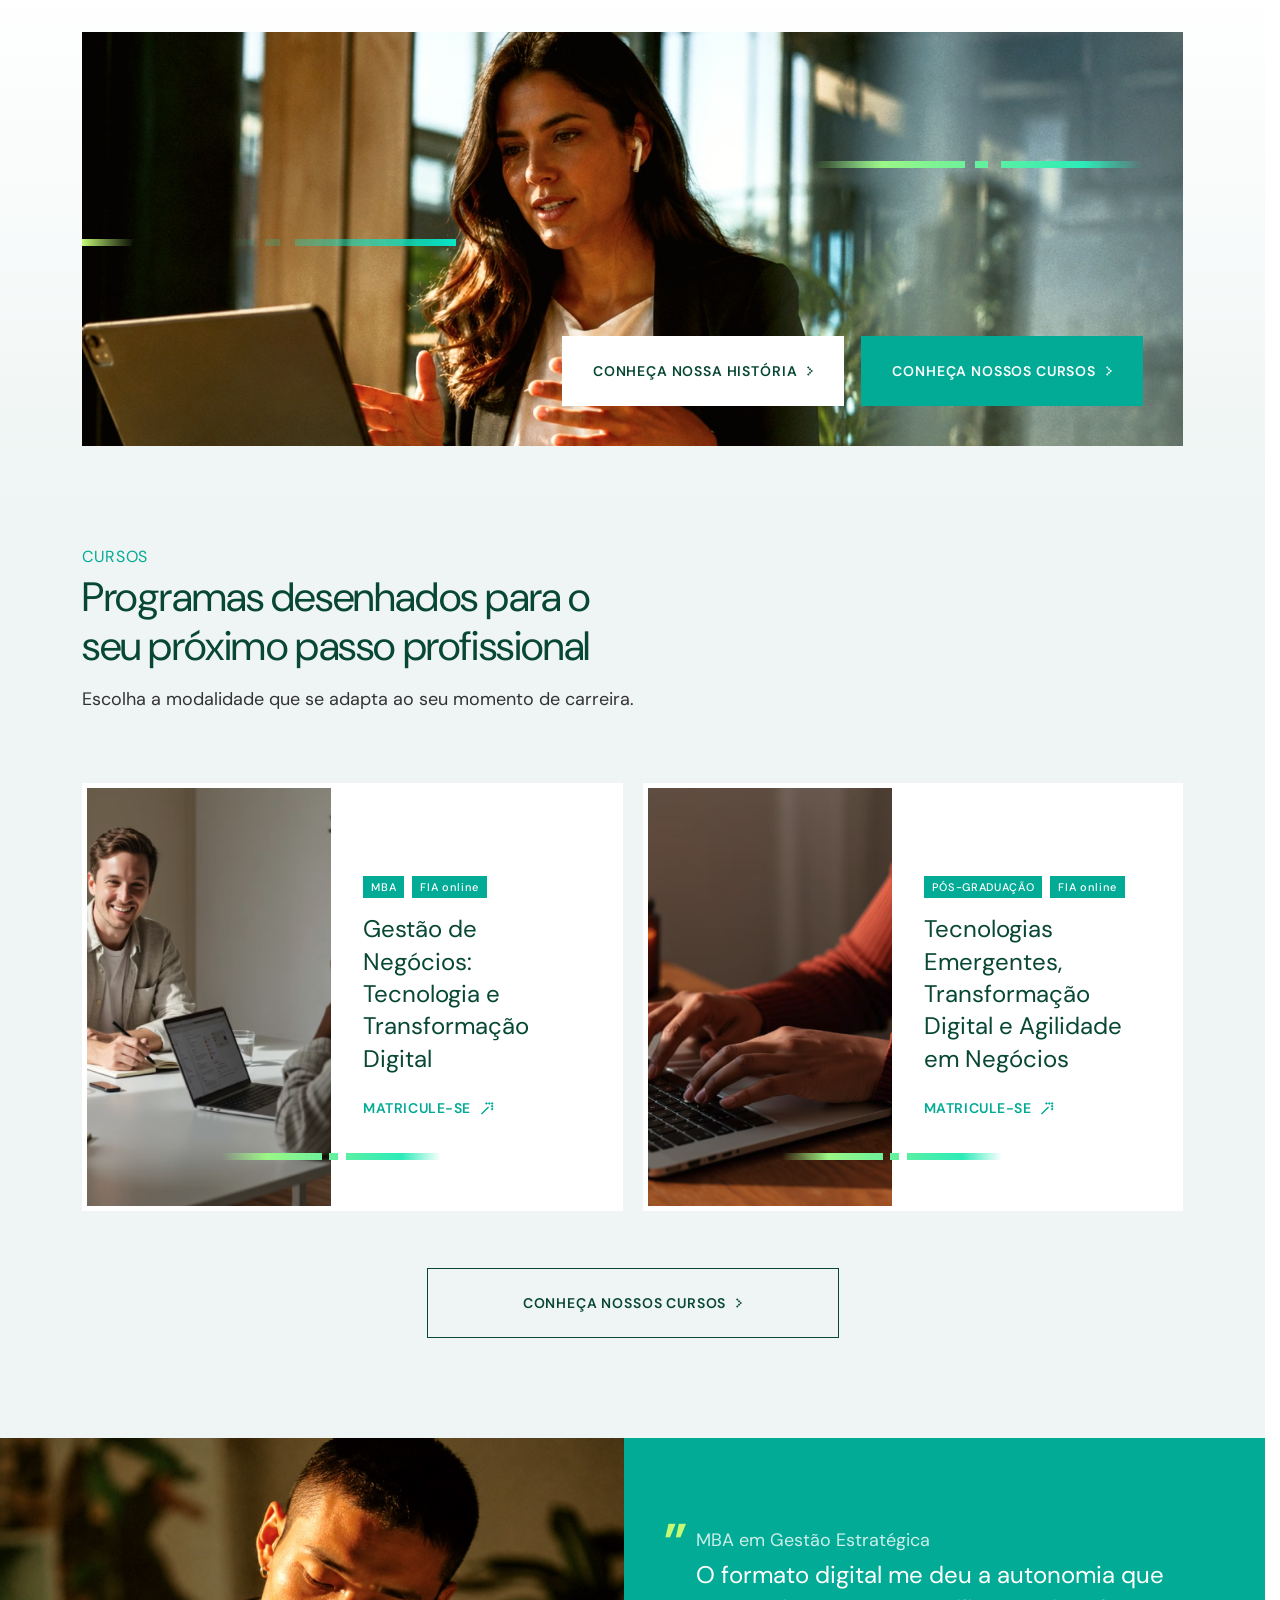
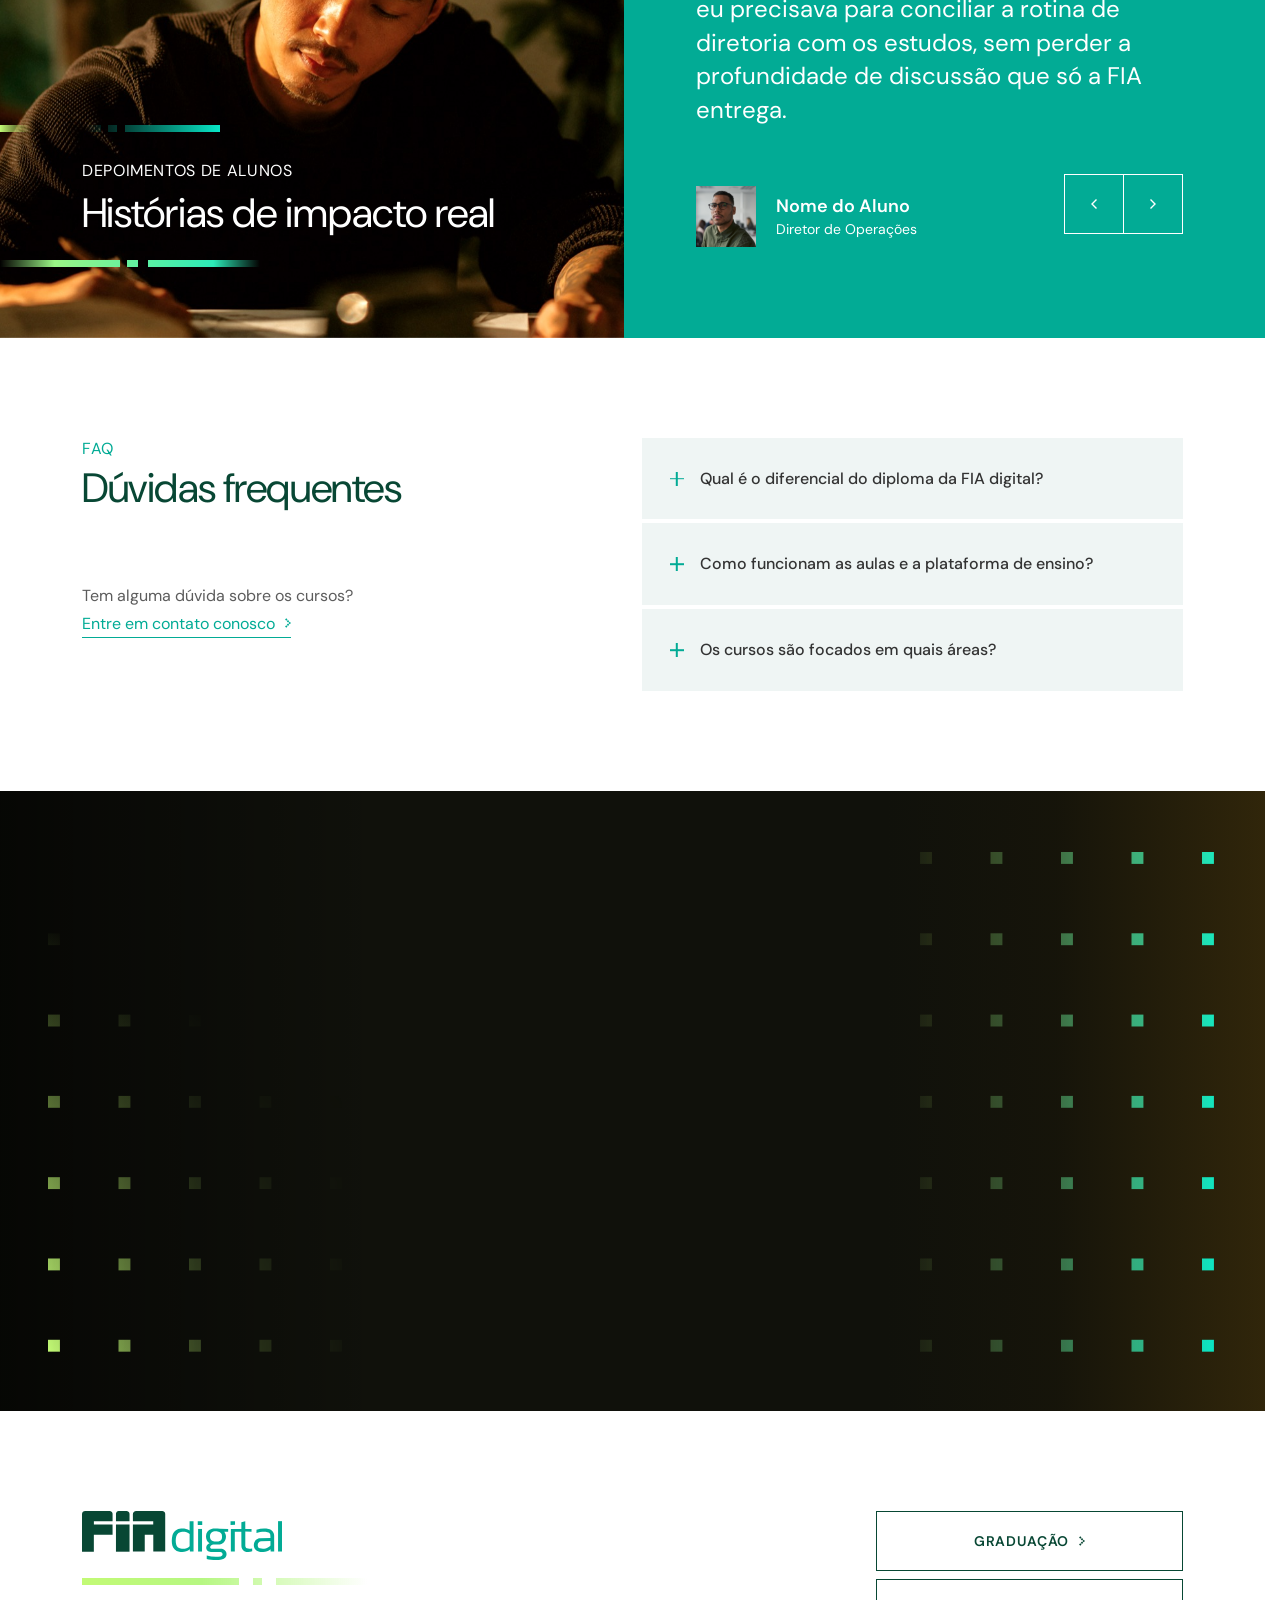
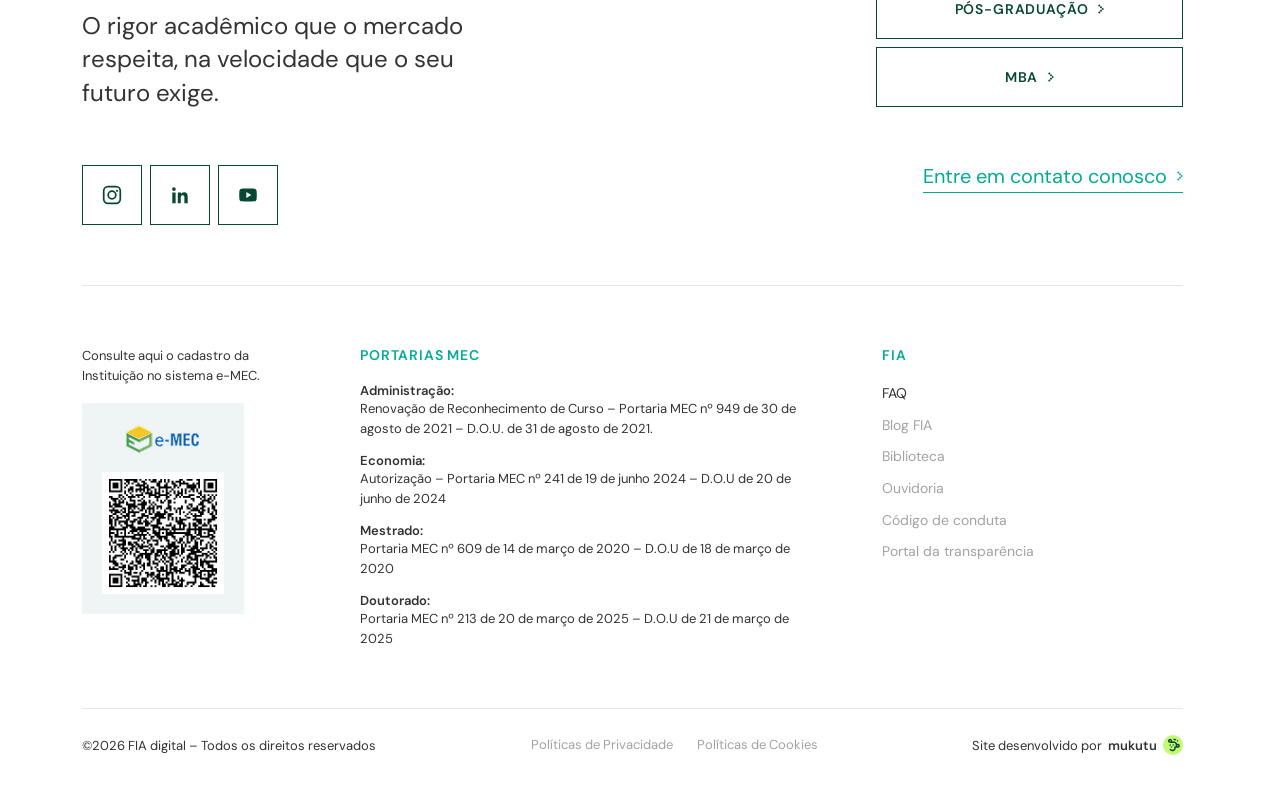
==== commit 83a124d2: "Update from Ship Studio Made-With: Ship Studio" ====
--- a/index.html
+++ b/index.html
@@ -7,24 +7,78 @@
   <meta name="description" content="Pós-graduação, MBA e graduação EAD da FIA com nota máxima no MEC. Flexibilidade do digital com o rigor acadêmico para liderar o mercado.">
   <link rel="canonical" href="https://www.fiadigital.com.br/">
   <meta name="theme-color" content="#02ab95">
+  <link rel="icon" href="images/logo-fia-digital-mark-header.svg" type="image/svg+xml">
   <link rel="icon" href="favicon.ico" sizes="any">
-  <link rel="icon" href="images/logo-fia-digital-mark-header.svg" type="image/svg+xml">
-  <link rel="apple-touch-icon" href="apple-touch-icon.png">
+  <link rel="apple-touch-icon" href="images/apple-touch-icon.png">
   <meta property="og:type" content="website">
   <meta property="og:locale" content="pt_BR">
   <meta property="og:site_name" content="FIA digital">
   <meta property="og:url" content="https://www.fiadigital.com.br/">
   <meta property="og:title" content="FIA digital — Pós-graduação, MBA e Graduação EAD online">
   <meta property="og:description" content="Pós-graduação, MBA e graduação EAD da FIA com nota máxima no MEC. Flexibilidade do digital com o rigor acadêmico para liderar o mercado.">
-  <meta property="og:image" content="https://www.fiadigital.com.br/images/hero-bg.jpg">
-  <meta property="og:image:alt" content="Aluna da FIA digital estudando online">
+  <meta property="og:image" content="https://www.fiadigital.com.br/images/og-share-card.jpg">
+  <meta property="og:image:alt" content="FIA digital — Pós-graduação, MBA e Graduação EAD online">
   <meta property="og:image:width" content="1200">
   <meta property="og:image:height" content="630">
   <meta name="twitter:card" content="summary_large_image">
   <meta name="twitter:title" content="FIA digital — Pós-graduação, MBA e Graduação EAD online">
   <meta name="twitter:description" content="Pós-graduação, MBA e graduação EAD da FIA com nota máxima no MEC. Flexibilidade do digital com o rigor acadêmico para liderar o mercado.">
-  <meta name="twitter:image" content="https://www.fiadigital.com.br/images/hero-bg.jpg">
-  <meta name="twitter:image:alt" content="Aluna da FIA digital estudando online">
+  <meta name="twitter:image" content="https://www.fiadigital.com.br/images/og-share-card.jpg">
+  <meta name="twitter:image:alt" content="FIA digital — Pós-graduação, MBA e Graduação EAD online">
+  <script type="application/ld+json">
+  {
+    "@context": "https://schema.org",
+    "@type": "EducationalOrganization",
+    "@id": "https://www.fiadigital.com.br/#organization",
+    "name": "FIA digital",
+    "url": "https://www.fiadigital.com.br/",
+    "logo": "https://www.fiadigital.com.br/images/logo-fia-digital-horizontal.svg",
+    "description": "Braço de ensino a distância da FIA Business School, com graduação tecnológica, pós-graduação e MBA 100% EAD e nota máxima no MEC."
+  }
+  </script>
+  <script type="application/ld+json">
+  {
+    "@context": "https://schema.org",
+    "@type": "WebSite",
+    "@id": "https://www.fiadigital.com.br/#website",
+    "url": "https://www.fiadigital.com.br/",
+    "name": "FIA digital",
+    "inLanguage": "pt-BR",
+    "publisher": { "@id": "https://www.fiadigital.com.br/#organization" }
+  }
+  </script>
+  <script type="application/ld+json">
+  {
+    "@context": "https://schema.org",
+    "@type": "FAQPage",
+    "mainEntity": [
+      {
+        "@type": "Question",
+        "name": "Qual é o diferencial do diploma da FIA digital?",
+        "acceptedAnswer": {
+          "@type": "Answer",
+          "text": "O seu diploma tem o mesmo peso, validade e rigor acadêmico dos cursos presenciais da FIA, instituição com nota máxima no MEC e reconhecimento internacional."
+        }
+      },
+      {
+        "@type": "Question",
+        "name": "Como funcionam as aulas e a plataforma de ensino?",
+        "acceptedAnswer": {
+          "@type": "Answer",
+          "text": "Você estuda com total autonomia através da plataforma Canvas LMS, o padrão global das grandes escolas de negócios. As aulas combinam teoria sólida com a resolução de problemas práticos do mercado."
+        }
+      },
+      {
+        "@type": "Question",
+        "name": "Os cursos são focados em quais áreas?",
+        "acceptedAnswer": {
+          "@type": "Answer",
+          "text": "Oferecemos Cursos Superiores de Tecnologia (Graduação Tecnológica), Pós-graduações e MBAs focados nas maiores frentes de transformação do mercado atual, como liderança digital, tecnologia, finanças e sustentabilidade."
+        }
+      }
+    ]
+  }
+  </script>
   <link rel="preconnect" href="https://fonts.googleapis.com">
   <link rel="preconnect" href="https://fonts.gstatic.com" crossorigin>
   <link href="https://fonts.googleapis.com/css2?family=DM+Sans:opsz,wght@9..40,400;9..40,500;9..40,600&display=swap" rel="stylesheet">
@@ -77,8 +131,8 @@
   <section class="hero" data-reveal-group>
     <div class="hero__media" aria-hidden="true">
       <div class="hero__slide"><img fetchpriority="high" decoding="async" width="1920" height="1024" src="images/hero-bg.jpg" alt=""></div>
-      <div class="hero__slide"><img decoding="async" loading="lazy" width="1200" height="800" src="images/hero-bg-2.png" alt=""></div>
-      <div class="hero__slide"><img decoding="async" loading="lazy" width="1200" height="670" src="images/hero-bg-3.png" alt=""></div>
+      <div class="hero__slide"><img decoding="async" loading="lazy" width="1200" height="800" src="images/hero-bg-2.jpg" alt=""></div>
+      <div class="hero__slide"><img decoding="async" loading="lazy" width="1920" height="1024" src="images/hero-bg-3.jpg" alt=""></div>
       <div class="hero__scrim"></div>
       <div class="hero__topfade"></div>
     </div>
--- a/styles.css
+++ b/styles.css
@@ -254,6 +254,16 @@
   transform: none;
   animation: dots-sweep .9s cubic-bezier(.4, 0, .2, 1) forwards;
 }
+
+/* Estas quatro malhas quem varre é a timeline da hero (GSAP), não o
+   observador de rolagem — é a mesma lista do isControlled() no script.js.
+   Nelas a classe .is-revealed serve só para acender a opacidade junto com a
+   varredura; a animação do CSS acima rodaria por cima do GSAP (animação de
+   CSS ganha de estilo inline) e a malha varreria duas vezes. */
+.dots--hero[data-reveal].is-revealed,
+.dots--qs-hero[data-reveal].is-revealed,
+.dots--contato[data-reveal].is-revealed,
+.dots--course-banner[data-reveal].is-revealed { animation: none; }
 
 @keyframes dots-sweep {
   to { --reveal: 100%; }
@@ -338,14 +348,15 @@
   mask-position: calc(100% + var(--pitch-x) - var(--sq)) top, calc(100% + var(--pitch-x) - var(--sq)) top, left top, left top;
 }
 
-/* O Hero "sobe" por cima do preloader e fica transparente enquanto o
-   preloader está ativo — é isso que deixa o fundo branco + a malha
-   aparecerem ao redor da janelinha da foto (que é o próprio
-   .hero__media real, só que clipado a um único ponto no centro, ou
-   seja, invisível, no início). Conforme o clip-path cresce (script.js),
-   a foto vai cobrindo a malha por cima, do centro pra fora — sem
-   precisar de nenhuma animação extra na malha em si. */
-html.js-preloader-active .hero { background: transparent; z-index: 61; }
+/* O Hero fica transparente enquanto o preloader está ativo — é isso que
+   deixa o fundo branco + a malha aparecerem ao redor da janelinha da foto
+   (que é o próprio .hero__media real, só que clipado a um único ponto no
+   centro, ou seja, invisível, no início). Conforme o clip-path cresce
+   (script.js), a foto vai cobrindo a malha por cima, do centro pra fora —
+   sem precisar de nenhuma animação extra na malha em si.
+   O empilhamento (z-index) NÃO muda aqui: ele é fixo no .hero e no
+   .site-header — ver o comentário em ".hero". */
+html.js-preloader-active .hero { background: transparent; }
 html.js-preloader-active .hero__media {
   opacity: 1;
   clip-path: inset(50% 50% 50% 50%); /* colapsado num ponto — nada visível até o script.js começar a crescer */
@@ -359,7 +370,7 @@
 
 @media (prefers-reduced-motion: reduce) {
   html.js-preloader-active .preloader { display: none; }
-  html.js-preloader-active .hero { background: var(--ink); z-index: auto; }
+  html.js-preloader-active .hero { background: var(--ink); }
   html.js-preloader-active .hero__media { clip-path: none; opacity: 1; }
 }
 
@@ -476,7 +487,11 @@
 .site-header {
   position: absolute;
   inset: 0 0 auto 0;
-  z-index: 20;
+  /* Acima do .hero (61) e do preloader (60); abaixo da dica de arraste (70)
+     e do lightbox de vídeo (100). Enquanto o preloader roda o cabeçalho está
+     em opacity 0 (ver .js-hero-preload .site-header), então ficar por cima
+     do fundo branco não aparece. */
+  z-index: 62;
 }
 
 .site-header__inner {
@@ -548,6 +563,13 @@
    ========================================================================== */
 .hero {
   position: relative;
+  /* Acima do preloader (z-index 60) e abaixo do cabeçalho (62). É PERMANENTE
+     de propósito: antes esse 61 só valia enquanto o preloader rodava, e no
+     fim da animação o hero perdia a camada própria de uma vez — o navegador
+     tinha que jogar fora e refazer a pintura das três fotos de tela cheia no
+     mesmo quadro em que a página voltava a rolar, e isso aparecia como um
+     apagão, igualzinho a um "refresh". Fixo, não tem transição nenhuma. */
+  z-index: 61;
   min-height: 800px;
   display: flex;
   flex-direction: column;
@@ -2461,16 +2483,38 @@
 .filters .btn[aria-pressed="true"] { background: var(--deep); color: var(--white); }
 
 .catalog__empty {
-  font-size: 18px;
-  line-height: 1.6;
-  color: var(--text);
-}
+  display: flex;
+  flex-direction: column;
+  align-items: center;
+  gap: 16px;
+  max-width: 100%;
+  margin-inline: auto;
+  padding: 56px 40px;
+  background: var(--white);
+  border: 1px solid var(--aqua);
+  text-align: center;
+  width: 100%;
+}
+.catalog__empty[hidden] { display: none; }
+.catalog__empty-icon { color: var(--aqua); }
+.catalog__empty-text { font-size: 18px; line-height: 1.6; color: var(--text); }
+
+/* Botão de texto sublinhado (mesma classe que os links da página) montado em
+   cima de um <button>, então precisa perder a casca padrão do navegador. */
+button.link-underline { background: none; border: none; padding: 0; font: inherit; cursor: pointer; }
 
 .catalog__grid {
   display: grid;
   grid-template-columns: repeat(3, minmax(0, 1fr));
   gap: 20px;
 }
+/* O grid usa [hidden] pra esconder cards fora do filtro ou da paginação, mas
+   o .course-card tem display próprio (flex) — sem esta regra, o [hidden] do
+   navegador perde pra ele e o card continua visível mesmo escondido. */
+.catalog__grid .course-card[hidden] { display: none; }
+
+.catalog__more { display: flex; justify-content: center; }
+.catalog__more[hidden] { display: none; }
 
 /* Versão em pé do cartão de curso (a deitada está na página inicial) */
 .course-card--vertical {
@@ -2993,3 +3037,76 @@
 @media (max-width: 760px) {
   .lightbox__close { top: -44px; width: 36px; height: 36px; }
 }
+
+/* ==========================================================================
+   Página 404
+   ========================================================================== */
+.error-hero {
+  position: relative;
+  min-height: 600px;
+  display: flex;
+  align-items: center;
+  justify-content: center;
+  padding: 100px var(--edge);
+  background: var(--white);
+  overflow: hidden;
+}
+
+.dots--error {
+  top: 50%;
+  right: var(--edge);
+  width: min(760px, 70%);
+  height: 169px;
+  transform: translateY(-50%);
+  --pitch-x: 76.5px;
+  --pitch-y: 77px;
+  --fade: linear-gradient(90deg, rgba(0, 0, 0, 0) 52%, rgba(0, 0, 0, .5) 78%, #000 100%);
+  -webkit-mask-position: calc(100% + var(--pitch-x) - var(--sq)) top;
+  mask-position: calc(100% + var(--pitch-x) - var(--sq)) top;
+}
+
+.error-hero__content {
+  position: relative;
+  z-index: 2;
+  max-width: 640px;
+  display: flex;
+  flex-direction: column;
+  align-items: center;
+  gap: 24px;
+  text-align: center;
+}
+
+.error-hero__code {
+  font-size: clamp(64px, 9vw, 120px);
+  line-height: 1;
+  font-weight: 400;
+  color: var(--aqua);
+}
+
+.error-hero h1 {
+  font-size: clamp(28px, 3.2vw, 42px);
+  line-height: 1.15;
+  font-weight: 400;
+  color: var(--deep);
+}
+
+.error-hero__text {
+  max-width: 460px;
+  font-size: 17px;
+  line-height: 1.5;
+  color: var(--text);
+}
+
+.error-hero__actions {
+  display: flex;
+  flex-wrap: wrap;
+  justify-content: center;
+  gap: 20px;
+  margin-top: 12px;
+}
+
+@media (max-width: 700px) {
+  .error-hero { min-height: 640px; padding: 140px var(--edge); }
+  .error-hero__actions { width: 100%; }
+  .error-hero__actions .btn { width: 100%; }
+}
